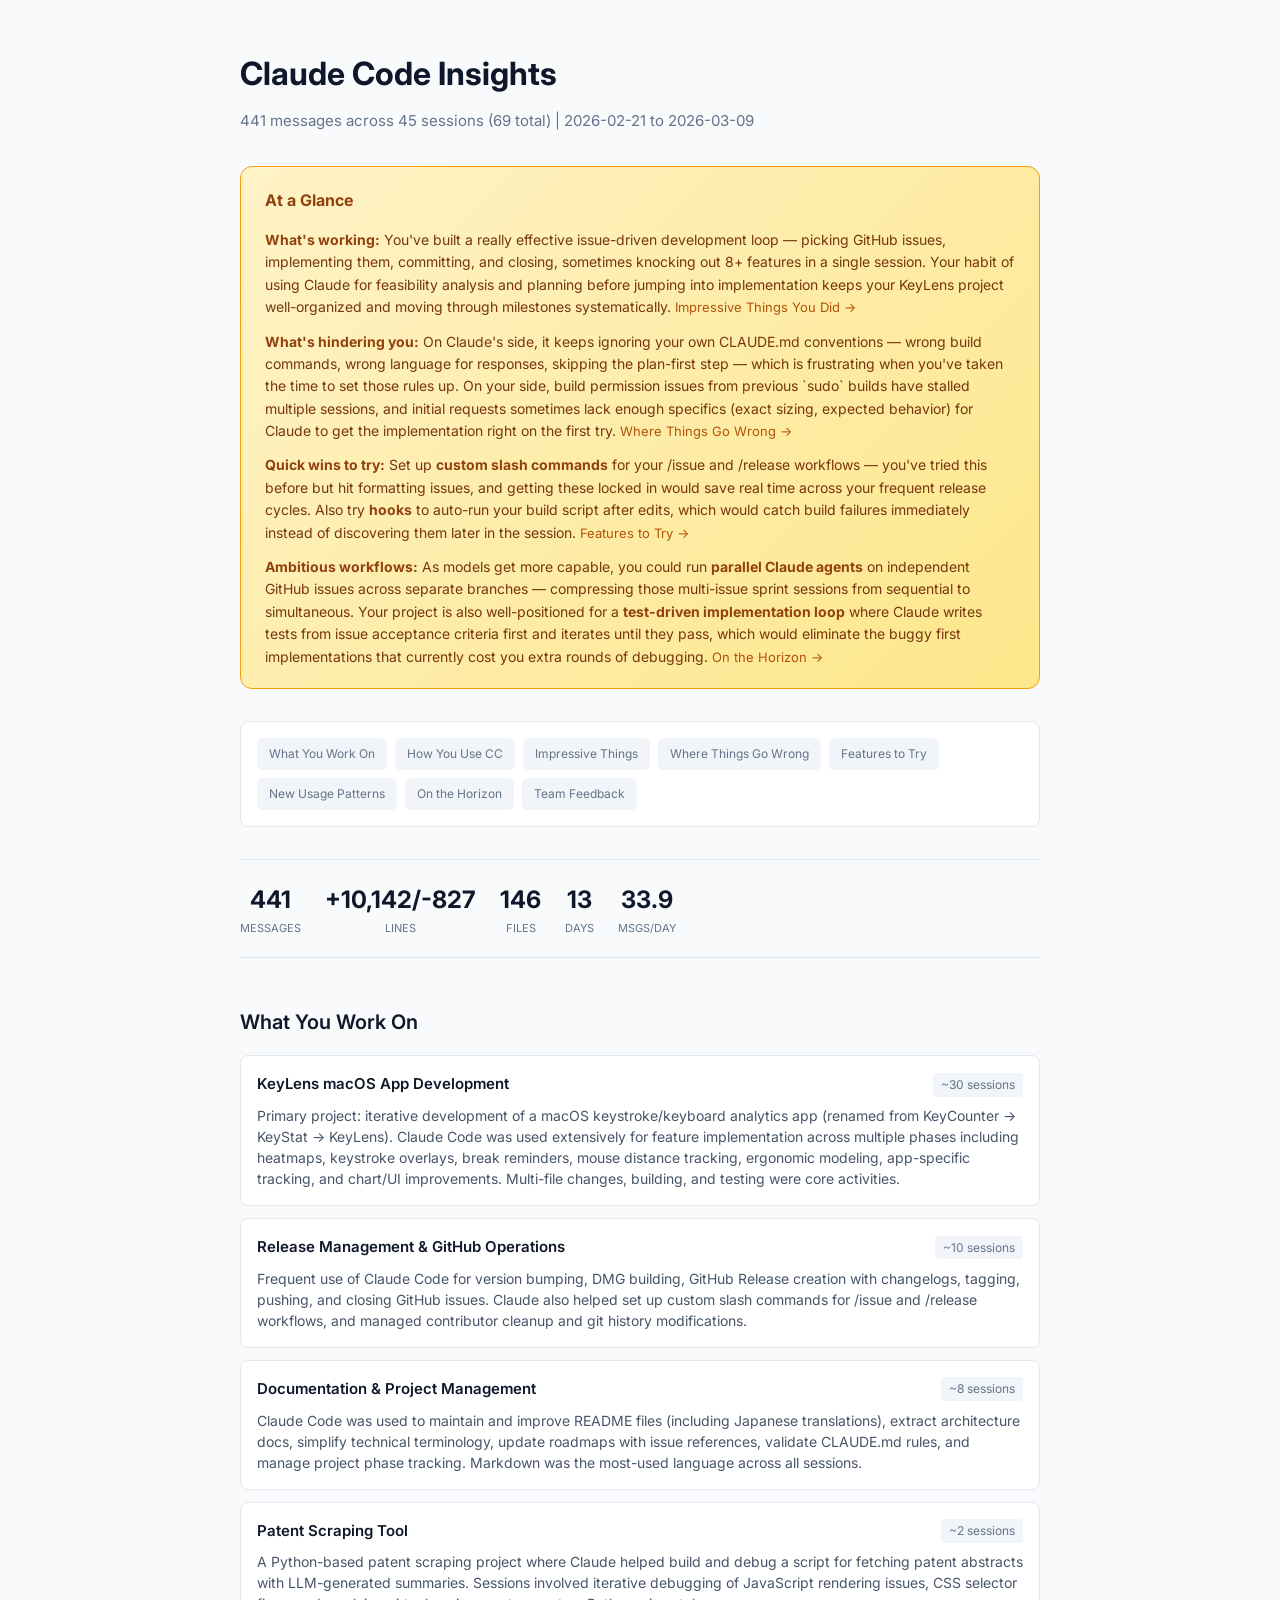
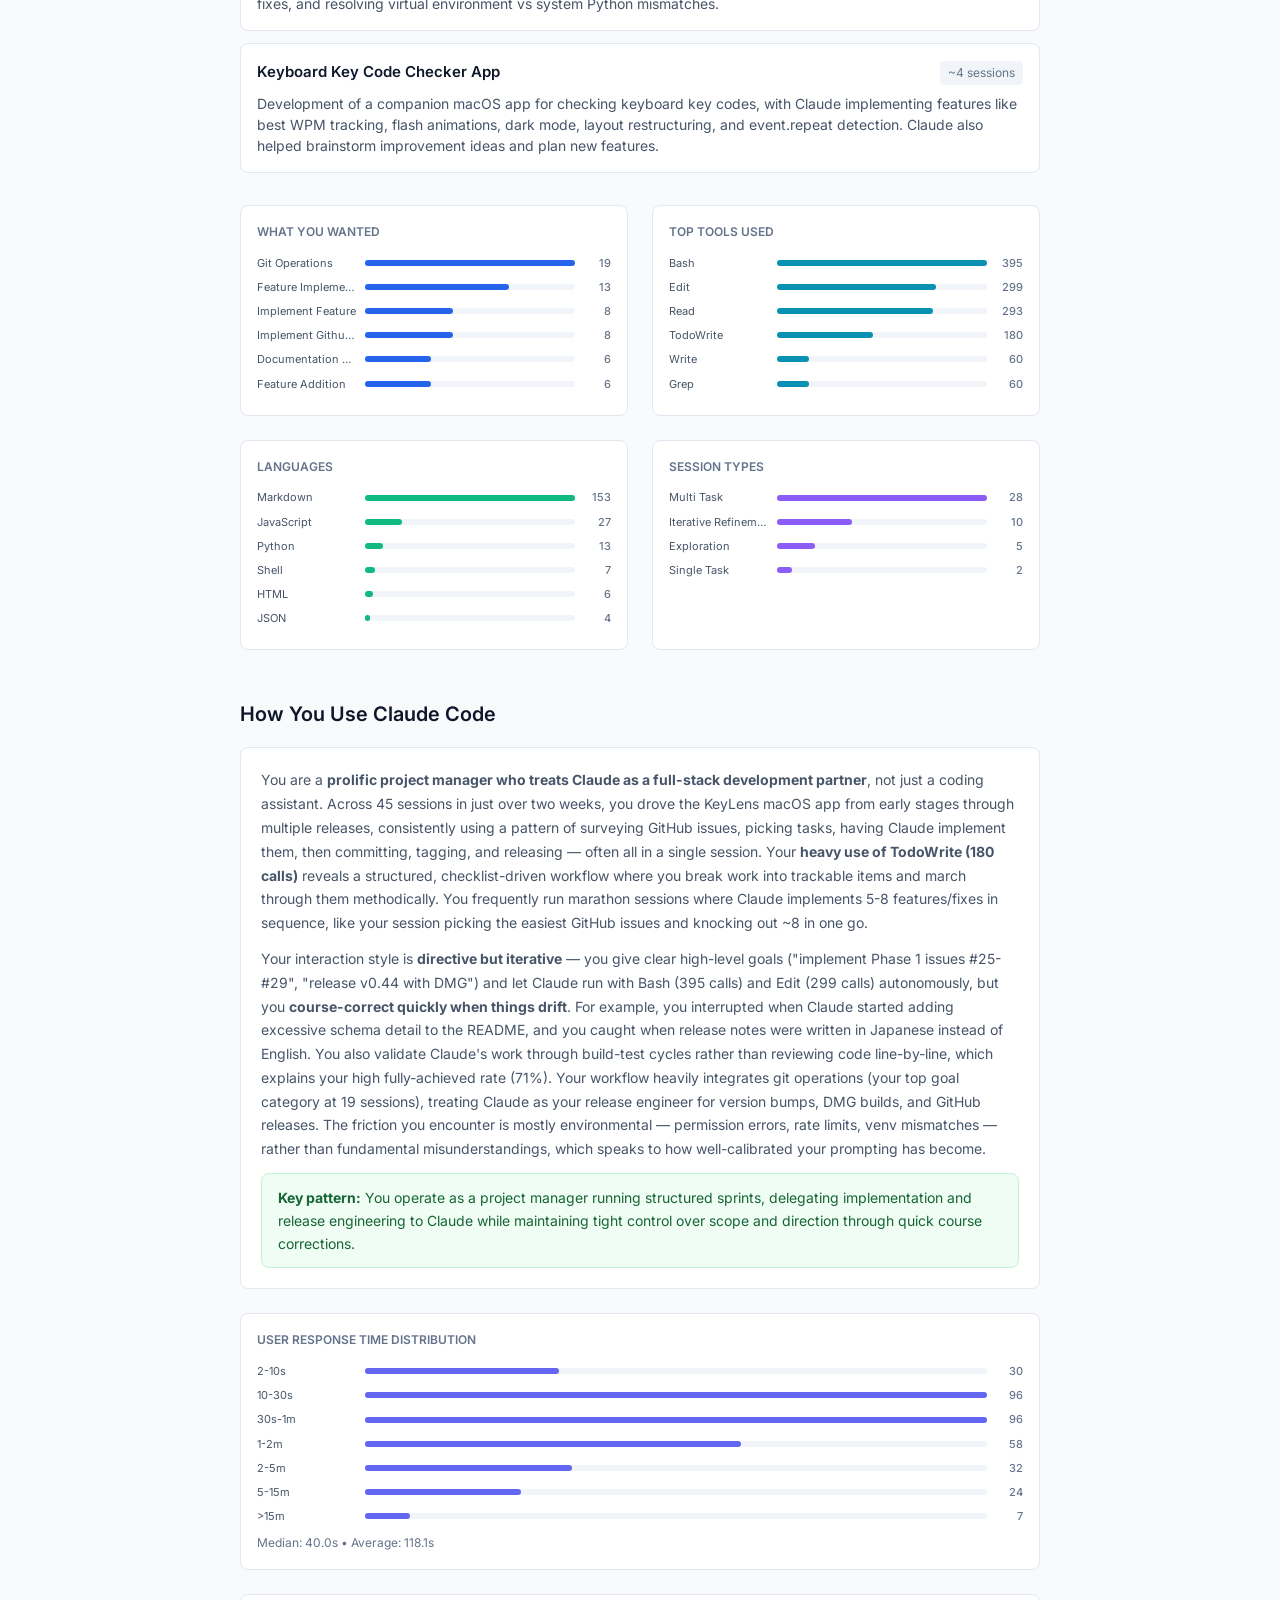
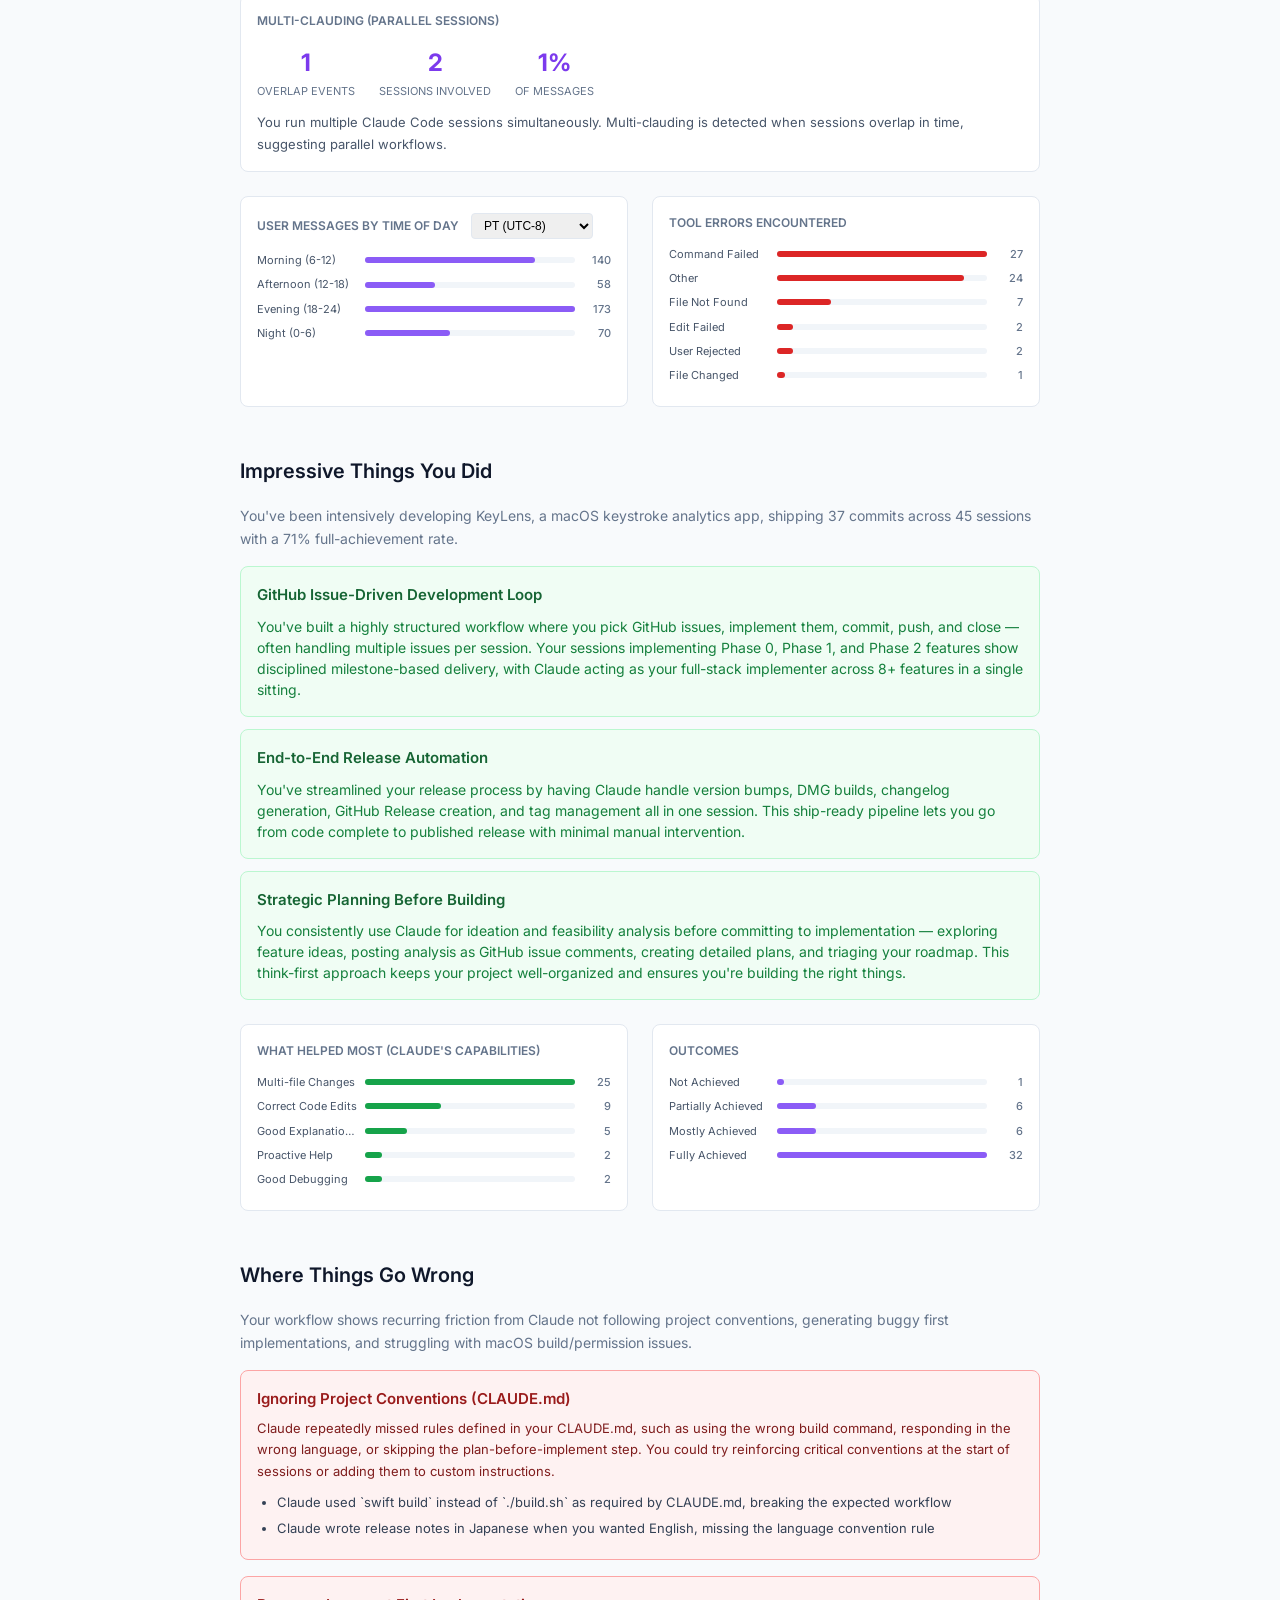
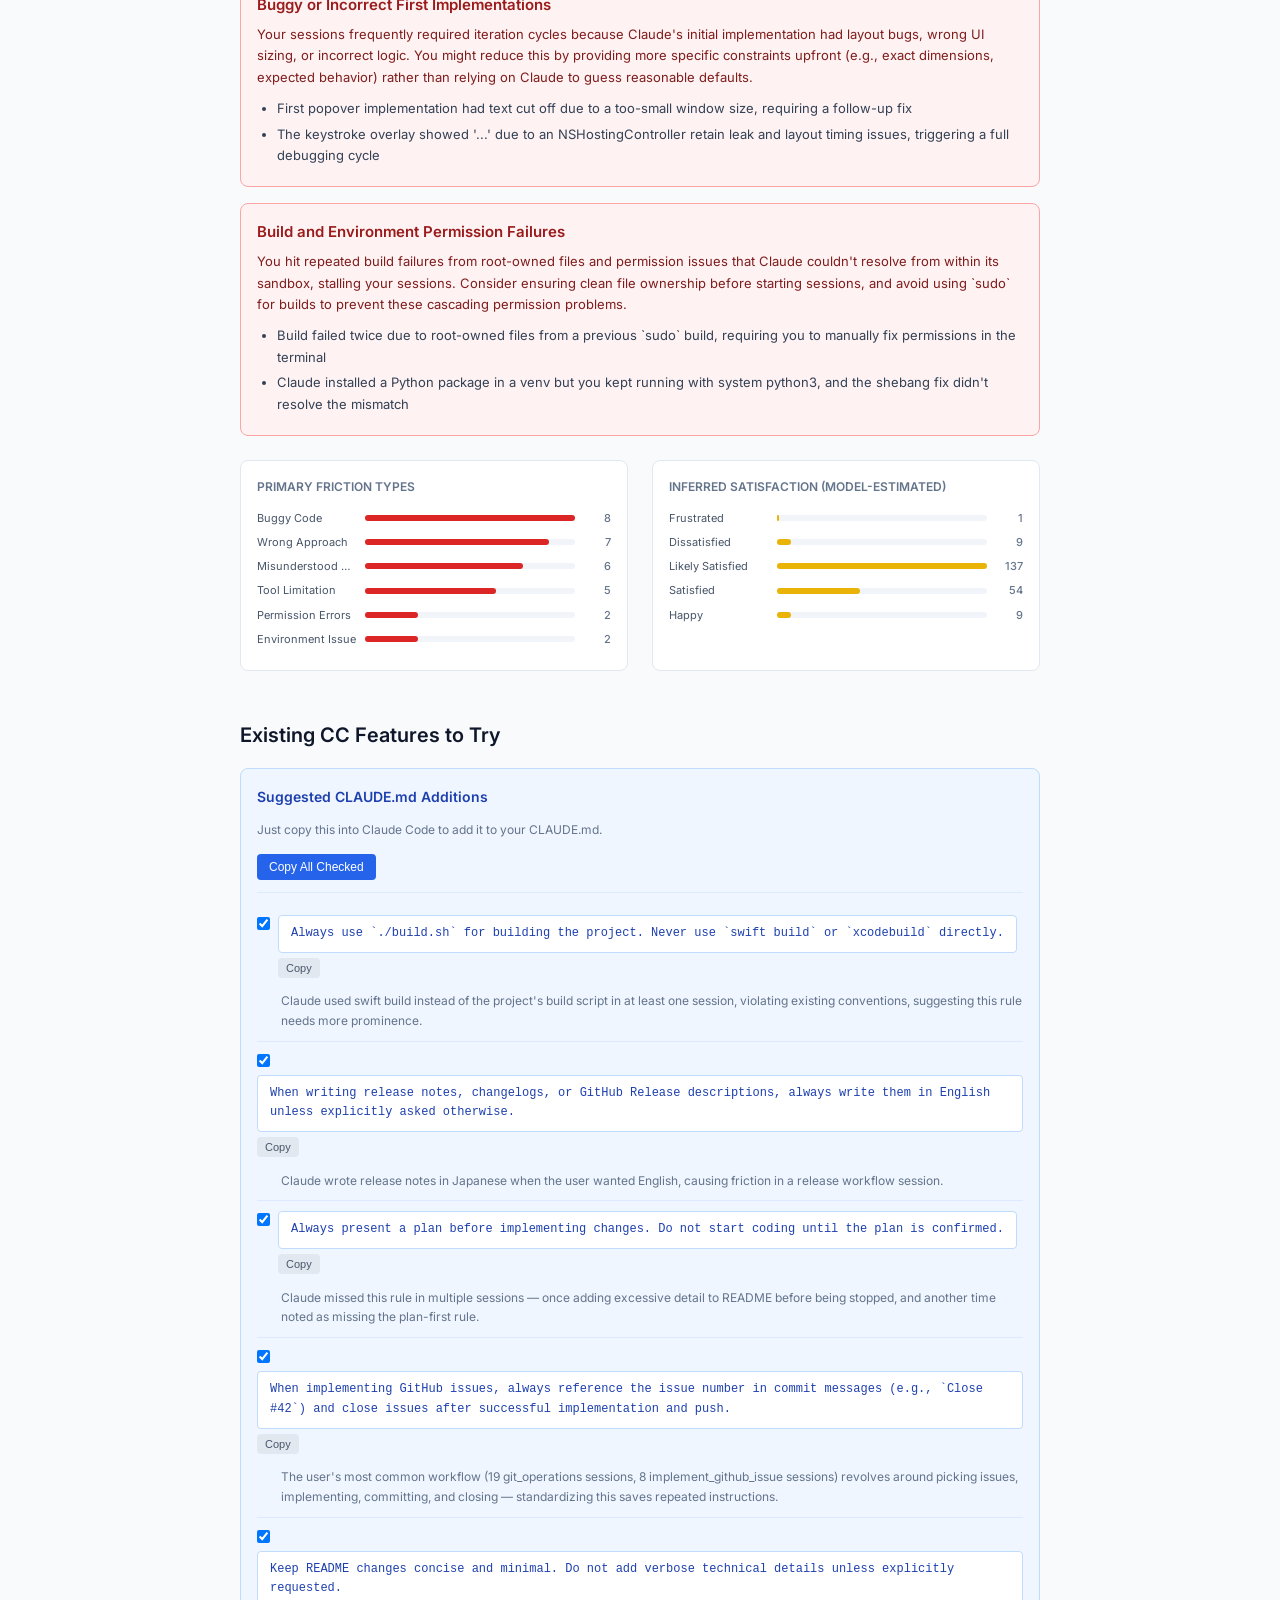
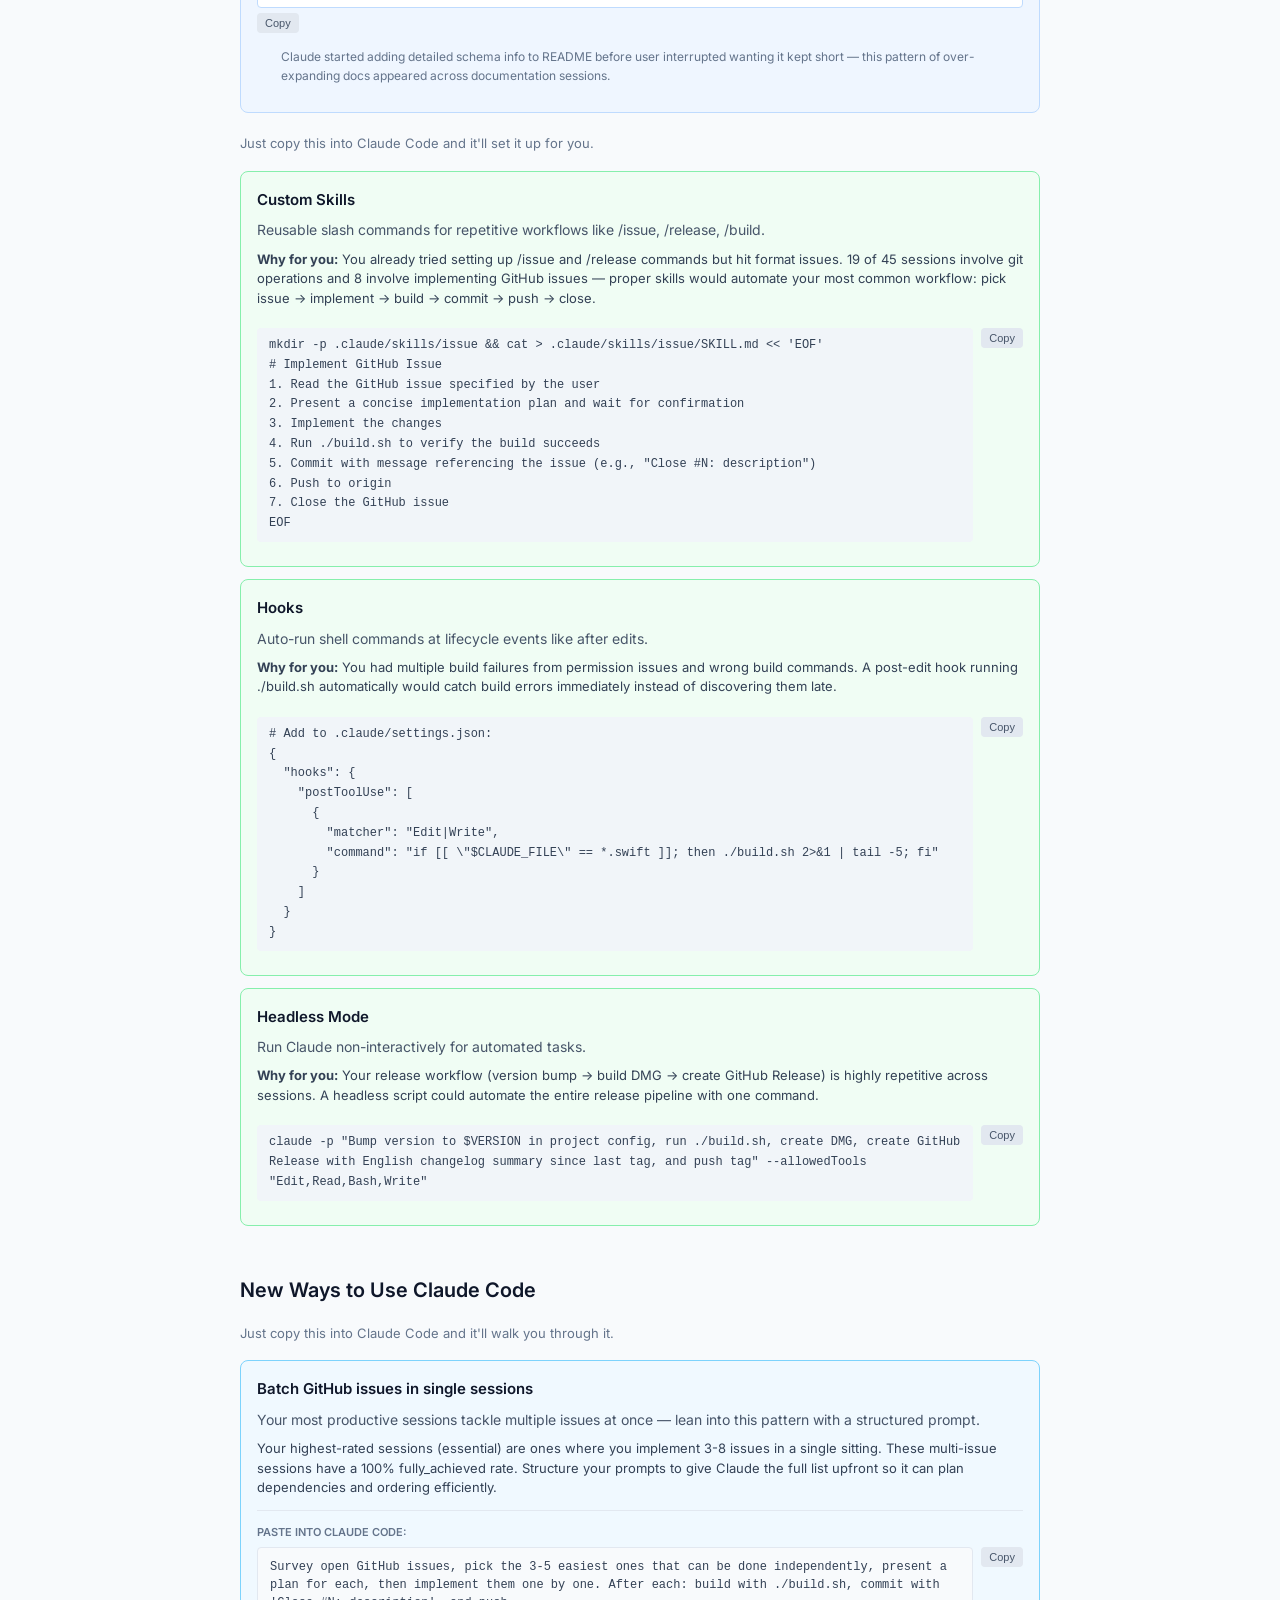
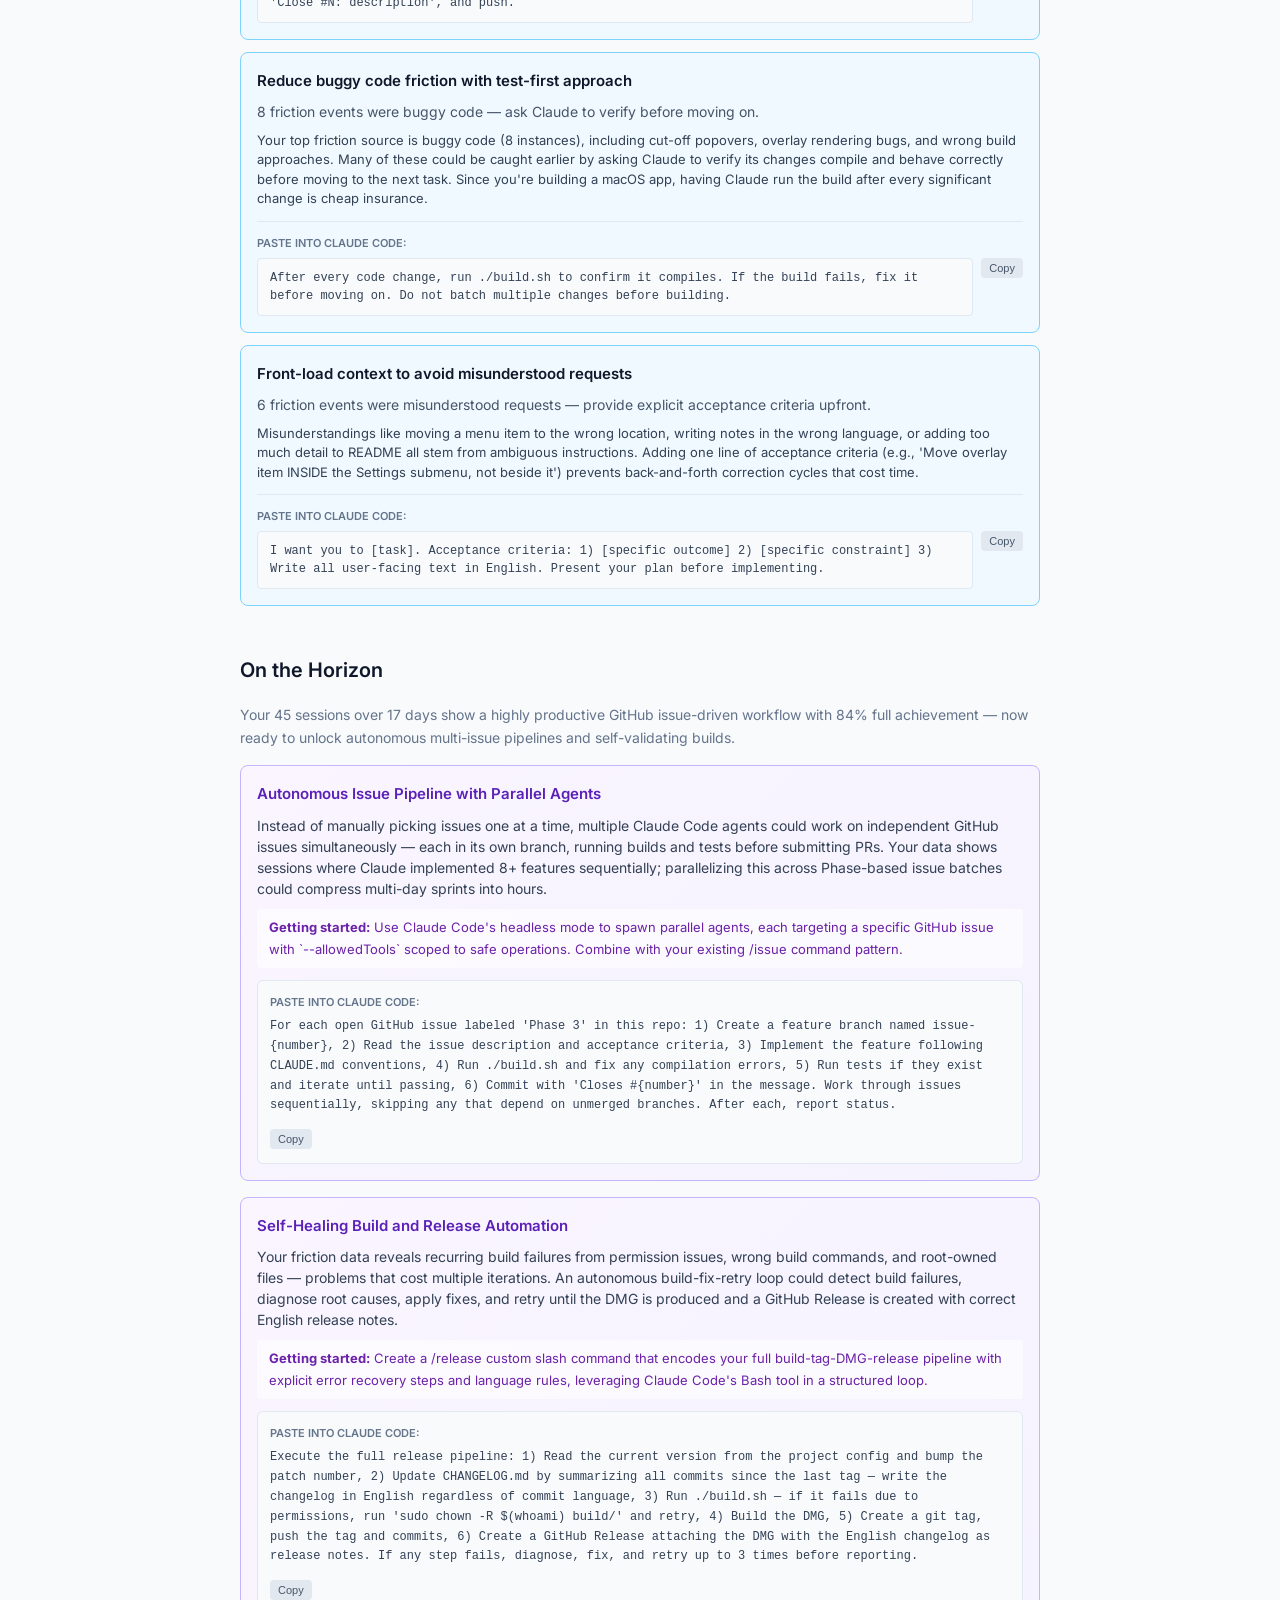
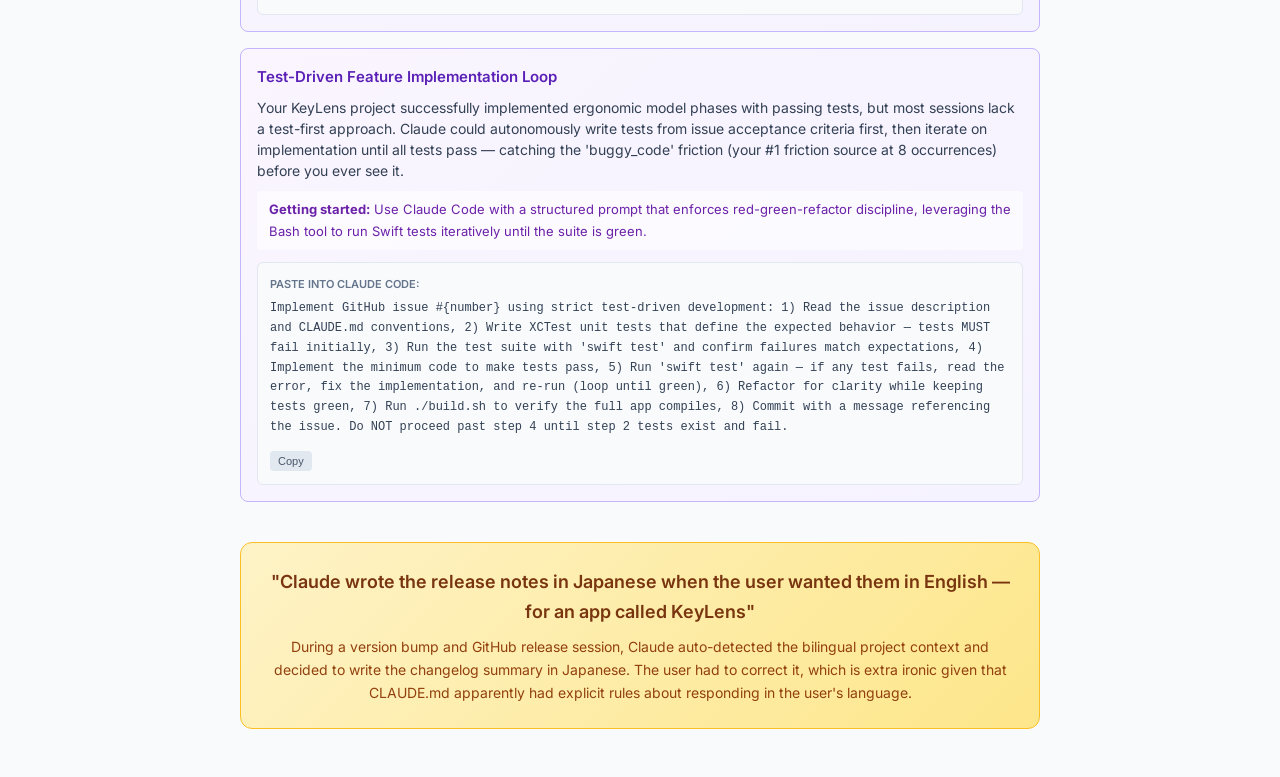
==== docs/report.html @ ab4c1586 "chore: add Package.resolved, mouse data check script, and insights report" ====
<!DOCTYPE html>
<html>
<head>
  <meta charset="utf-8">
  <title>Claude Code Insights</title>
  <link href="https://fonts.googleapis.com/css2?family=Inter:wght@400;500;600;700&display=swap" rel="stylesheet">
  <style>
    * { box-sizing: border-box; margin: 0; padding: 0; }
    body { font-family: 'Inter', -apple-system, BlinkMacSystemFont, sans-serif; background: #f8fafc; color: #334155; line-height: 1.65; padding: 48px 24px; }
    .container { max-width: 800px; margin: 0 auto; }
    h1 { font-size: 32px; font-weight: 700; color: #0f172a; margin-bottom: 8px; }
    h2 { font-size: 20px; font-weight: 600; color: #0f172a; margin-top: 48px; margin-bottom: 16px; }
    .subtitle { color: #64748b; font-size: 15px; margin-bottom: 32px; }
    .nav-toc { display: flex; flex-wrap: wrap; gap: 8px; margin: 24px 0 32px 0; padding: 16px; background: white; border-radius: 8px; border: 1px solid #e2e8f0; }
    .nav-toc a { font-size: 12px; color: #64748b; text-decoration: none; padding: 6px 12px; border-radius: 6px; background: #f1f5f9; transition: all 0.15s; }
    .nav-toc a:hover { background: #e2e8f0; color: #334155; }
    .stats-row { display: flex; gap: 24px; margin-bottom: 40px; padding: 20px 0; border-top: 1px solid #e2e8f0; border-bottom: 1px solid #e2e8f0; flex-wrap: wrap; }
    .stat { text-align: center; }
    .stat-value { font-size: 24px; font-weight: 700; color: #0f172a; }
    .stat-label { font-size: 11px; color: #64748b; text-transform: uppercase; }
    .at-a-glance { background: linear-gradient(135deg, #fef3c7 0%, #fde68a 100%); border: 1px solid #f59e0b; border-radius: 12px; padding: 20px 24px; margin-bottom: 32px; }
    .glance-title { font-size: 16px; font-weight: 700; color: #92400e; margin-bottom: 16px; }
    .glance-sections { display: flex; flex-direction: column; gap: 12px; }
    .glance-section { font-size: 14px; color: #78350f; line-height: 1.6; }
    .glance-section strong { color: #92400e; }
    .see-more { color: #b45309; text-decoration: none; font-size: 13px; white-space: nowrap; }
    .see-more:hover { text-decoration: underline; }
    .project-areas { display: flex; flex-direction: column; gap: 12px; margin-bottom: 32px; }
    .project-area { background: white; border: 1px solid #e2e8f0; border-radius: 8px; padding: 16px; }
    .area-header { display: flex; justify-content: space-between; align-items: center; margin-bottom: 8px; }
    .area-name { font-weight: 600; font-size: 15px; color: #0f172a; }
    .area-count { font-size: 12px; color: #64748b; background: #f1f5f9; padding: 2px 8px; border-radius: 4px; }
    .area-desc { font-size: 14px; color: #475569; line-height: 1.5; }
    .narrative { background: white; border: 1px solid #e2e8f0; border-radius: 8px; padding: 20px; margin-bottom: 24px; }
    .narrative p { margin-bottom: 12px; font-size: 14px; color: #475569; line-height: 1.7; }
    .key-insight { background: #f0fdf4; border: 1px solid #bbf7d0; border-radius: 8px; padding: 12px 16px; margin-top: 12px; font-size: 14px; color: #166534; }
    .section-intro { font-size: 14px; color: #64748b; margin-bottom: 16px; }
    .big-wins { display: flex; flex-direction: column; gap: 12px; margin-bottom: 24px; }
    .big-win { background: #f0fdf4; border: 1px solid #bbf7d0; border-radius: 8px; padding: 16px; }
    .big-win-title { font-weight: 600; font-size: 15px; color: #166534; margin-bottom: 8px; }
    .big-win-desc { font-size: 14px; color: #15803d; line-height: 1.5; }
    .friction-categories { display: flex; flex-direction: column; gap: 16px; margin-bottom: 24px; }
    .friction-category { background: #fef2f2; border: 1px solid #fca5a5; border-radius: 8px; padding: 16px; }
    .friction-title { font-weight: 600; font-size: 15px; color: #991b1b; margin-bottom: 6px; }
    .friction-desc { font-size: 13px; color: #7f1d1d; margin-bottom: 10px; }
    .friction-examples { margin: 0 0 0 20px; font-size: 13px; color: #334155; }
    .friction-examples li { margin-bottom: 4px; }
    .claude-md-section { background: #eff6ff; border: 1px solid #bfdbfe; border-radius: 8px; padding: 16px; margin-bottom: 20px; }
    .claude-md-section h3 { font-size: 14px; font-weight: 600; color: #1e40af; margin: 0 0 12px 0; }
    .claude-md-actions { margin-bottom: 12px; padding-bottom: 12px; border-bottom: 1px solid #dbeafe; }
    .copy-all-btn { background: #2563eb; color: white; border: none; border-radius: 4px; padding: 6px 12px; font-size: 12px; cursor: pointer; font-weight: 500; transition: all 0.2s; }
    .copy-all-btn:hover { background: #1d4ed8; }
    .copy-all-btn.copied { background: #16a34a; }
    .claude-md-item { display: flex; flex-wrap: wrap; align-items: flex-start; gap: 8px; padding: 10px 0; border-bottom: 1px solid #dbeafe; }
    .claude-md-item:last-child { border-bottom: none; }
    .cmd-checkbox { margin-top: 2px; }
    .cmd-code { background: white; padding: 8px 12px; border-radius: 4px; font-size: 12px; color: #1e40af; border: 1px solid #bfdbfe; font-family: monospace; display: block; white-space: pre-wrap; word-break: break-word; flex: 1; }
    .cmd-why { font-size: 12px; color: #64748b; width: 100%; padding-left: 24px; margin-top: 4px; }
    .features-section, .patterns-section { display: flex; flex-direction: column; gap: 12px; margin: 16px 0; }
    .feature-card { background: #f0fdf4; border: 1px solid #86efac; border-radius: 8px; padding: 16px; }
    .pattern-card { background: #f0f9ff; border: 1px solid #7dd3fc; border-radius: 8px; padding: 16px; }
    .feature-title, .pattern-title { font-weight: 600; font-size: 15px; color: #0f172a; margin-bottom: 6px; }
    .feature-oneliner { font-size: 14px; color: #475569; margin-bottom: 8px; }
    .pattern-summary { font-size: 14px; color: #475569; margin-bottom: 8px; }
    .feature-why, .pattern-detail { font-size: 13px; color: #334155; line-height: 1.5; }
    .feature-examples { margin-top: 12px; }
    .feature-example { padding: 8px 0; border-top: 1px solid #d1fae5; }
    .feature-example:first-child { border-top: none; }
    .example-desc { font-size: 13px; color: #334155; margin-bottom: 6px; }
    .example-code-row { display: flex; align-items: flex-start; gap: 8px; }
    .example-code { flex: 1; background: #f1f5f9; padding: 8px 12px; border-radius: 4px; font-family: monospace; font-size: 12px; color: #334155; overflow-x: auto; white-space: pre-wrap; }
    .copyable-prompt-section { margin-top: 12px; padding-top: 12px; border-top: 1px solid #e2e8f0; }
    .copyable-prompt-row { display: flex; align-items: flex-start; gap: 8px; }
    .copyable-prompt { flex: 1; background: #f8fafc; padding: 10px 12px; border-radius: 4px; font-family: monospace; font-size: 12px; color: #334155; border: 1px solid #e2e8f0; white-space: pre-wrap; line-height: 1.5; }
    .feature-code { background: #f8fafc; padding: 12px; border-radius: 6px; margin-top: 12px; border: 1px solid #e2e8f0; display: flex; align-items: flex-start; gap: 8px; }
    .feature-code code { flex: 1; font-family: monospace; font-size: 12px; color: #334155; white-space: pre-wrap; }
    .pattern-prompt { background: #f8fafc; padding: 12px; border-radius: 6px; margin-top: 12px; border: 1px solid #e2e8f0; }
    .pattern-prompt code { font-family: monospace; font-size: 12px; color: #334155; display: block; white-space: pre-wrap; margin-bottom: 8px; }
    .prompt-label { font-size: 11px; font-weight: 600; text-transform: uppercase; color: #64748b; margin-bottom: 6px; }
    .copy-btn { background: #e2e8f0; border: none; border-radius: 4px; padding: 4px 8px; font-size: 11px; cursor: pointer; color: #475569; flex-shrink: 0; }
    .copy-btn:hover { background: #cbd5e1; }
    .charts-row { display: grid; grid-template-columns: 1fr 1fr; gap: 24px; margin: 24px 0; }
    .chart-card { background: white; border: 1px solid #e2e8f0; border-radius: 8px; padding: 16px; }
    .chart-title { font-size: 12px; font-weight: 600; color: #64748b; text-transform: uppercase; margin-bottom: 12px; }
    .bar-row { display: flex; align-items: center; margin-bottom: 6px; }
    .bar-label { width: 100px; font-size: 11px; color: #475569; flex-shrink: 0; overflow: hidden; text-overflow: ellipsis; white-space: nowrap; }
    .bar-track { flex: 1; height: 6px; background: #f1f5f9; border-radius: 3px; margin: 0 8px; }
    .bar-fill { height: 100%; border-radius: 3px; }
    .bar-value { width: 28px; font-size: 11px; font-weight: 500; color: #64748b; text-align: right; }
    .empty { color: #94a3b8; font-size: 13px; }
    .horizon-section { display: flex; flex-direction: column; gap: 16px; }
    .horizon-card { background: linear-gradient(135deg, #faf5ff 0%, #f5f3ff 100%); border: 1px solid #c4b5fd; border-radius: 8px; padding: 16px; }
    .horizon-title { font-weight: 600; font-size: 15px; color: #5b21b6; margin-bottom: 8px; }
    .horizon-possible { font-size: 14px; color: #334155; margin-bottom: 10px; line-height: 1.5; }
    .horizon-tip { font-size: 13px; color: #6b21a8; background: rgba(255,255,255,0.6); padding: 8px 12px; border-radius: 4px; }
    .feedback-header { margin-top: 48px; color: #64748b; font-size: 16px; }
    .feedback-intro { font-size: 13px; color: #94a3b8; margin-bottom: 16px; }
    .feedback-section { margin-top: 16px; }
    .feedback-section h3 { font-size: 14px; font-weight: 600; color: #475569; margin-bottom: 12px; }
    .feedback-card { background: white; border: 1px solid #e2e8f0; border-radius: 8px; padding: 16px; margin-bottom: 12px; }
    .feedback-card.team-card { background: #eff6ff; border-color: #bfdbfe; }
    .feedback-card.model-card { background: #faf5ff; border-color: #e9d5ff; }
    .feedback-title { font-weight: 600; font-size: 14px; color: #0f172a; margin-bottom: 6px; }
    .feedback-detail { font-size: 13px; color: #475569; line-height: 1.5; }
    .feedback-evidence { font-size: 12px; color: #64748b; margin-top: 8px; }
    .fun-ending { background: linear-gradient(135deg, #fef3c7 0%, #fde68a 100%); border: 1px solid #fbbf24; border-radius: 12px; padding: 24px; margin-top: 40px; text-align: center; }
    .fun-headline { font-size: 18px; font-weight: 600; color: #78350f; margin-bottom: 8px; }
    .fun-detail { font-size: 14px; color: #92400e; }
    .collapsible-section { margin-top: 16px; }
    .collapsible-header { display: flex; align-items: center; gap: 8px; cursor: pointer; padding: 12px 0; border-bottom: 1px solid #e2e8f0; }
    .collapsible-header h3 { margin: 0; font-size: 14px; font-weight: 600; color: #475569; }
    .collapsible-arrow { font-size: 12px; color: #94a3b8; transition: transform 0.2s; }
    .collapsible-content { display: none; padding-top: 16px; }
    .collapsible-content.open { display: block; }
    .collapsible-header.open .collapsible-arrow { transform: rotate(90deg); }
    @media (max-width: 640px) { .charts-row { grid-template-columns: 1fr; } .stats-row { justify-content: center; } }
  </style>
</head>
<body>
  <div class="container">
    <h1>Claude Code Insights</h1>
    <p class="subtitle">441 messages across 45 sessions (69 total) | 2026-02-21 to 2026-03-09</p>

    
    <div class="at-a-glance">
      <div class="glance-title">At a Glance</div>
      <div class="glance-sections">
        <div class="glance-section"><strong>What's working:</strong> You've built a really effective issue-driven development loop — picking GitHub issues, implementing them, committing, and closing, sometimes knocking out 8+ features in a single session. Your habit of using Claude for feasibility analysis and planning before jumping into implementation keeps your KeyLens project well-organized and moving through milestones systematically. <a href="#section-wins" class="see-more">Impressive Things You Did →</a></div>
        <div class="glance-section"><strong>What's hindering you:</strong> On Claude's side, it keeps ignoring your own CLAUDE.md conventions — wrong build commands, wrong language for responses, skipping the plan-first step — which is frustrating when you've taken the time to set those rules up. On your side, build permission issues from previous `sudo` builds have stalled multiple sessions, and initial requests sometimes lack enough specifics (exact sizing, expected behavior) for Claude to get the implementation right on the first try. <a href="#section-friction" class="see-more">Where Things Go Wrong →</a></div>
        <div class="glance-section"><strong>Quick wins to try:</strong> Set up <strong>custom slash commands</strong> for your /issue and /release workflows — you've tried this before but hit formatting issues, and getting these locked in would save real time across your frequent release cycles. Also try <strong>hooks</strong> to auto-run your build script after edits, which would catch build failures immediately instead of discovering them later in the session. <a href="#section-features" class="see-more">Features to Try →</a></div>
        <div class="glance-section"><strong>Ambitious workflows:</strong> As models get more capable, you could run <strong>parallel Claude agents</strong> on independent GitHub issues across separate branches — compressing those multi-issue sprint sessions from sequential to simultaneous. Your project is also well-positioned for a <strong>test-driven implementation loop</strong> where Claude writes tests from issue acceptance criteria first and iterates until they pass, which would eliminate the buggy first implementations that currently cost you extra rounds of debugging. <a href="#section-horizon" class="see-more">On the Horizon →</a></div>
      </div>
    </div>
    

    <nav class="nav-toc">
      <a href="#section-work">What You Work On</a>
      <a href="#section-usage">How You Use CC</a>
      <a href="#section-wins">Impressive Things</a>
      <a href="#section-friction">Where Things Go Wrong</a>
      <a href="#section-features">Features to Try</a>
      <a href="#section-patterns">New Usage Patterns</a>
      <a href="#section-horizon">On the Horizon</a>
      <a href="#section-feedback">Team Feedback</a>
    </nav>

    <div class="stats-row">
      <div class="stat"><div class="stat-value">441</div><div class="stat-label">Messages</div></div>
      <div class="stat"><div class="stat-value">+10,142/-827</div><div class="stat-label">Lines</div></div>
      <div class="stat"><div class="stat-value">146</div><div class="stat-label">Files</div></div>
      <div class="stat"><div class="stat-value">13</div><div class="stat-label">Days</div></div>
      <div class="stat"><div class="stat-value">33.9</div><div class="stat-label">Msgs/Day</div></div>
    </div>

    
    <h2 id="section-work">What You Work On</h2>
    <div class="project-areas">
      
        <div class="project-area">
          <div class="area-header">
            <span class="area-name">KeyLens macOS App Development</span>
            <span class="area-count">~30 sessions</span>
          </div>
          <div class="area-desc">Primary project: iterative development of a macOS keystroke/keyboard analytics app (renamed from KeyCounter → KeyStat → KeyLens). Claude Code was used extensively for feature implementation across multiple phases including heatmaps, keystroke overlays, break reminders, mouse distance tracking, ergonomic modeling, app-specific tracking, and chart/UI improvements. Multi-file changes, building, and testing were core activities.</div>
        </div>
      
        <div class="project-area">
          <div class="area-header">
            <span class="area-name">Release Management &amp; GitHub Operations</span>
            <span class="area-count">~10 sessions</span>
          </div>
          <div class="area-desc">Frequent use of Claude Code for version bumping, DMG building, GitHub Release creation with changelogs, tagging, pushing, and closing GitHub issues. Claude also helped set up custom slash commands for /issue and /release workflows, and managed contributor cleanup and git history modifications.</div>
        </div>
      
        <div class="project-area">
          <div class="area-header">
            <span class="area-name">Documentation &amp; Project Management</span>
            <span class="area-count">~8 sessions</span>
          </div>
          <div class="area-desc">Claude Code was used to maintain and improve README files (including Japanese translations), extract architecture docs, simplify technical terminology, update roadmaps with issue references, validate CLAUDE.md rules, and manage project phase tracking. Markdown was the most-used language across all sessions.</div>
        </div>
      
        <div class="project-area">
          <div class="area-header">
            <span class="area-name">Patent Scraping Tool</span>
            <span class="area-count">~2 sessions</span>
          </div>
          <div class="area-desc">A Python-based patent scraping project where Claude helped build and debug a script for fetching patent abstracts with LLM-generated summaries. Sessions involved iterative debugging of JavaScript rendering issues, CSS selector fixes, and resolving virtual environment vs system Python mismatches.</div>
        </div>
      
        <div class="project-area">
          <div class="area-header">
            <span class="area-name">Keyboard Key Code Checker App</span>
            <span class="area-count">~4 sessions</span>
          </div>
          <div class="area-desc">Development of a companion macOS app for checking keyboard key codes, with Claude implementing features like best WPM tracking, flash animations, dark mode, layout restructuring, and event.repeat detection. Claude also helped brainstorm improvement ideas and plan new features.</div>
        </div>
      
    </div>
    

    <div class="charts-row">
      <div class="chart-card">
        <div class="chart-title">What You Wanted</div>
        <div class="bar-row">
        <div class="bar-label">Git Operations</div>
        <div class="bar-track"><div class="bar-fill" style="width:100%;background:#2563eb"></div></div>
        <div class="bar-value">19</div>
      </div>
<div class="bar-row">
        <div class="bar-label">Feature Implementation</div>
        <div class="bar-track"><div class="bar-fill" style="width:68.42105263157895%;background:#2563eb"></div></div>
        <div class="bar-value">13</div>
      </div>
<div class="bar-row">
        <div class="bar-label">Implement Feature</div>
        <div class="bar-track"><div class="bar-fill" style="width:42.10526315789473%;background:#2563eb"></div></div>
        <div class="bar-value">8</div>
      </div>
<div class="bar-row">
        <div class="bar-label">Implement Github Issue</div>
        <div class="bar-track"><div class="bar-fill" style="width:42.10526315789473%;background:#2563eb"></div></div>
        <div class="bar-value">8</div>
      </div>
<div class="bar-row">
        <div class="bar-label">Documentation Update</div>
        <div class="bar-track"><div class="bar-fill" style="width:31.57894736842105%;background:#2563eb"></div></div>
        <div class="bar-value">6</div>
      </div>
<div class="bar-row">
        <div class="bar-label">Feature Addition</div>
        <div class="bar-track"><div class="bar-fill" style="width:31.57894736842105%;background:#2563eb"></div></div>
        <div class="bar-value">6</div>
      </div>
      </div>
      <div class="chart-card">
        <div class="chart-title">Top Tools Used</div>
        <div class="bar-row">
        <div class="bar-label">Bash</div>
        <div class="bar-track"><div class="bar-fill" style="width:100%;background:#0891b2"></div></div>
        <div class="bar-value">395</div>
      </div>
<div class="bar-row">
        <div class="bar-label">Edit</div>
        <div class="bar-track"><div class="bar-fill" style="width:75.69620253164557%;background:#0891b2"></div></div>
        <div class="bar-value">299</div>
      </div>
<div class="bar-row">
        <div class="bar-label">Read</div>
        <div class="bar-track"><div class="bar-fill" style="width:74.17721518987341%;background:#0891b2"></div></div>
        <div class="bar-value">293</div>
      </div>
<div class="bar-row">
        <div class="bar-label">TodoWrite</div>
        <div class="bar-track"><div class="bar-fill" style="width:45.56962025316456%;background:#0891b2"></div></div>
        <div class="bar-value">180</div>
      </div>
<div class="bar-row">
        <div class="bar-label">Write</div>
        <div class="bar-track"><div class="bar-fill" style="width:15.18987341772152%;background:#0891b2"></div></div>
        <div class="bar-value">60</div>
      </div>
<div class="bar-row">
        <div class="bar-label">Grep</div>
        <div class="bar-track"><div class="bar-fill" style="width:15.18987341772152%;background:#0891b2"></div></div>
        <div class="bar-value">60</div>
      </div>
      </div>
    </div>

    <div class="charts-row">
      <div class="chart-card">
        <div class="chart-title">Languages</div>
        <div class="bar-row">
        <div class="bar-label">Markdown</div>
        <div class="bar-track"><div class="bar-fill" style="width:100%;background:#10b981"></div></div>
        <div class="bar-value">153</div>
      </div>
<div class="bar-row">
        <div class="bar-label">JavaScript</div>
        <div class="bar-track"><div class="bar-fill" style="width:17.647058823529413%;background:#10b981"></div></div>
        <div class="bar-value">27</div>
      </div>
<div class="bar-row">
        <div class="bar-label">Python</div>
        <div class="bar-track"><div class="bar-fill" style="width:8.49673202614379%;background:#10b981"></div></div>
        <div class="bar-value">13</div>
      </div>
<div class="bar-row">
        <div class="bar-label">Shell</div>
        <div class="bar-track"><div class="bar-fill" style="width:4.57516339869281%;background:#10b981"></div></div>
        <div class="bar-value">7</div>
      </div>
<div class="bar-row">
        <div class="bar-label">HTML</div>
        <div class="bar-track"><div class="bar-fill" style="width:3.9215686274509802%;background:#10b981"></div></div>
        <div class="bar-value">6</div>
      </div>
<div class="bar-row">
        <div class="bar-label">JSON</div>
        <div class="bar-track"><div class="bar-fill" style="width:2.6143790849673203%;background:#10b981"></div></div>
        <div class="bar-value">4</div>
      </div>
      </div>
      <div class="chart-card">
        <div class="chart-title">Session Types</div>
        <div class="bar-row">
        <div class="bar-label">Multi Task</div>
        <div class="bar-track"><div class="bar-fill" style="width:100%;background:#8b5cf6"></div></div>
        <div class="bar-value">28</div>
      </div>
<div class="bar-row">
        <div class="bar-label">Iterative Refinement</div>
        <div class="bar-track"><div class="bar-fill" style="width:35.714285714285715%;background:#8b5cf6"></div></div>
        <div class="bar-value">10</div>
      </div>
<div class="bar-row">
        <div class="bar-label">Exploration</div>
        <div class="bar-track"><div class="bar-fill" style="width:17.857142857142858%;background:#8b5cf6"></div></div>
        <div class="bar-value">5</div>
      </div>
<div class="bar-row">
        <div class="bar-label">Single Task</div>
        <div class="bar-track"><div class="bar-fill" style="width:7.142857142857142%;background:#8b5cf6"></div></div>
        <div class="bar-value">2</div>
      </div>
      </div>
    </div>

    
    <h2 id="section-usage">How You Use Claude Code</h2>
    <div class="narrative">
      <p>You are a <strong>prolific project manager who treats Claude as a full-stack development partner</strong>, not just a coding assistant. Across 45 sessions in just over two weeks, you drove the KeyLens macOS app from early stages through multiple releases, consistently using a pattern of surveying GitHub issues, picking tasks, having Claude implement them, then committing, tagging, and releasing — often all in a single session. Your <strong>heavy use of TodoWrite (180 calls)</strong> reveals a structured, checklist-driven workflow where you break work into trackable items and march through them methodically. You frequently run marathon sessions where Claude implements 5-8 features/fixes in sequence, like your session picking the easiest GitHub issues and knocking out ~8 in one go.</p>
<p>Your interaction style is <strong>directive but iterative</strong> — you give clear high-level goals (&quot;implement Phase 1 issues #25-#29&quot;, &quot;release v0.44 with DMG&quot;) and let Claude run with Bash (395 calls) and Edit (299 calls) autonomously, but you <strong>course-correct quickly when things drift</strong>. For example, you interrupted when Claude started adding excessive schema detail to the README, and you caught when release notes were written in Japanese instead of English. You also validate Claude's work through build-test cycles rather than reviewing code line-by-line, which explains your high fully-achieved rate (71%). Your workflow heavily integrates git operations (your top goal category at 19 sessions), treating Claude as your release engineer for version bumps, DMG builds, and GitHub releases. The friction you encounter is mostly environmental — permission errors, rate limits, venv mismatches — rather than fundamental misunderstandings, which speaks to how well-calibrated your prompting has become.</p>
      <div class="key-insight"><strong>Key pattern:</strong> You operate as a project manager running structured sprints, delegating implementation and release engineering to Claude while maintaining tight control over scope and direction through quick course corrections.</div>
    </div>
    

    <!-- Response Time Distribution -->
    <div class="chart-card" style="margin: 24px 0;">
      <div class="chart-title">User Response Time Distribution</div>
      <div class="bar-row">
        <div class="bar-label">2-10s</div>
        <div class="bar-track"><div class="bar-fill" style="width:31.25%;background:#6366f1"></div></div>
        <div class="bar-value">30</div>
      </div>
<div class="bar-row">
        <div class="bar-label">10-30s</div>
        <div class="bar-track"><div class="bar-fill" style="width:100%;background:#6366f1"></div></div>
        <div class="bar-value">96</div>
      </div>
<div class="bar-row">
        <div class="bar-label">30s-1m</div>
        <div class="bar-track"><div class="bar-fill" style="width:100%;background:#6366f1"></div></div>
        <div class="bar-value">96</div>
      </div>
<div class="bar-row">
        <div class="bar-label">1-2m</div>
        <div class="bar-track"><div class="bar-fill" style="width:60.416666666666664%;background:#6366f1"></div></div>
        <div class="bar-value">58</div>
      </div>
<div class="bar-row">
        <div class="bar-label">2-5m</div>
        <div class="bar-track"><div class="bar-fill" style="width:33.33333333333333%;background:#6366f1"></div></div>
        <div class="bar-value">32</div>
      </div>
<div class="bar-row">
        <div class="bar-label">5-15m</div>
        <div class="bar-track"><div class="bar-fill" style="width:25%;background:#6366f1"></div></div>
        <div class="bar-value">24</div>
      </div>
<div class="bar-row">
        <div class="bar-label">>15m</div>
        <div class="bar-track"><div class="bar-fill" style="width:7.291666666666667%;background:#6366f1"></div></div>
        <div class="bar-value">7</div>
      </div>
      <div style="font-size: 12px; color: #64748b; margin-top: 8px;">
        Median: 40.0s &bull; Average: 118.1s
      </div>
    </div>

    <!-- Multi-clauding Section (matching Python reference) -->
    <div class="chart-card" style="margin: 24px 0;">
      <div class="chart-title">Multi-Clauding (Parallel Sessions)</div>
      
        <div style="display: flex; gap: 24px; margin: 12px 0;">
          <div style="text-align: center;">
            <div style="font-size: 24px; font-weight: 700; color: #7c3aed;">1</div>
            <div style="font-size: 11px; color: #64748b; text-transform: uppercase;">Overlap Events</div>
          </div>
          <div style="text-align: center;">
            <div style="font-size: 24px; font-weight: 700; color: #7c3aed;">2</div>
            <div style="font-size: 11px; color: #64748b; text-transform: uppercase;">Sessions Involved</div>
          </div>
          <div style="text-align: center;">
            <div style="font-size: 24px; font-weight: 700; color: #7c3aed;">1%</div>
            <div style="font-size: 11px; color: #64748b; text-transform: uppercase;">Of Messages</div>
          </div>
        </div>
        <p style="font-size: 13px; color: #475569; margin-top: 12px;">
          You run multiple Claude Code sessions simultaneously. Multi-clauding is detected when sessions
          overlap in time, suggesting parallel workflows.
        </p>
      
    </div>

    <!-- Time of Day & Tool Errors -->
    <div class="charts-row">
      <div class="chart-card">
        <div class="chart-title" style="display: flex; align-items: center; gap: 12px;">
          User Messages by Time of Day
          <select id="timezone-select" style="font-size: 12px; padding: 4px 8px; border-radius: 4px; border: 1px solid #e2e8f0;">
            <option value="0">PT (UTC-8)</option>
            <option value="3">ET (UTC-5)</option>
            <option value="8">London (UTC)</option>
            <option value="9">CET (UTC+1)</option>
            <option value="17">Tokyo (UTC+9)</option>
            <option value="custom">Custom offset...</option>
          </select>
          <input type="number" id="custom-offset" placeholder="UTC offset" style="display: none; width: 80px; font-size: 12px; padding: 4px; border-radius: 4px; border: 1px solid #e2e8f0;">
        </div>
        <div id="hour-histogram">
      <div class="bar-row">
        <div class="bar-label">Morning (6-12)</div>
        <div class="bar-track"><div class="bar-fill" style="width:80.92485549132948%;background:#8b5cf6"></div></div>
        <div class="bar-value">140</div>
      </div>

      <div class="bar-row">
        <div class="bar-label">Afternoon (12-18)</div>
        <div class="bar-track"><div class="bar-fill" style="width:33.52601156069364%;background:#8b5cf6"></div></div>
        <div class="bar-value">58</div>
      </div>

      <div class="bar-row">
        <div class="bar-label">Evening (18-24)</div>
        <div class="bar-track"><div class="bar-fill" style="width:100%;background:#8b5cf6"></div></div>
        <div class="bar-value">173</div>
      </div>

      <div class="bar-row">
        <div class="bar-label">Night (0-6)</div>
        <div class="bar-track"><div class="bar-fill" style="width:40.46242774566474%;background:#8b5cf6"></div></div>
        <div class="bar-value">70</div>
      </div></div>
      </div>
      <div class="chart-card">
        <div class="chart-title">Tool Errors Encountered</div>
        <div class="bar-row">
        <div class="bar-label">Command Failed</div>
        <div class="bar-track"><div class="bar-fill" style="width:100%;background:#dc2626"></div></div>
        <div class="bar-value">27</div>
      </div>
<div class="bar-row">
        <div class="bar-label">Other</div>
        <div class="bar-track"><div class="bar-fill" style="width:88.88888888888889%;background:#dc2626"></div></div>
        <div class="bar-value">24</div>
      </div>
<div class="bar-row">
        <div class="bar-label">File Not Found</div>
        <div class="bar-track"><div class="bar-fill" style="width:25.925925925925924%;background:#dc2626"></div></div>
        <div class="bar-value">7</div>
      </div>
<div class="bar-row">
        <div class="bar-label">Edit Failed</div>
        <div class="bar-track"><div class="bar-fill" style="width:7.4074074074074066%;background:#dc2626"></div></div>
        <div class="bar-value">2</div>
      </div>
<div class="bar-row">
        <div class="bar-label">User Rejected</div>
        <div class="bar-track"><div class="bar-fill" style="width:7.4074074074074066%;background:#dc2626"></div></div>
        <div class="bar-value">2</div>
      </div>
<div class="bar-row">
        <div class="bar-label">File Changed</div>
        <div class="bar-track"><div class="bar-fill" style="width:3.7037037037037033%;background:#dc2626"></div></div>
        <div class="bar-value">1</div>
      </div>
      </div>
    </div>

    
    <h2 id="section-wins">Impressive Things You Did</h2>
    <p class="section-intro">You've been intensively developing KeyLens, a macOS keystroke analytics app, shipping 37 commits across 45 sessions with a 71% full-achievement rate.</p>
    <div class="big-wins">
      
        <div class="big-win">
          <div class="big-win-title">GitHub Issue-Driven Development Loop</div>
          <div class="big-win-desc">You've built a highly structured workflow where you pick GitHub issues, implement them, commit, push, and close — often handling multiple issues per session. Your sessions implementing Phase 0, Phase 1, and Phase 2 features show disciplined milestone-based delivery, with Claude acting as your full-stack implementer across 8+ features in a single sitting.</div>
        </div>
      
        <div class="big-win">
          <div class="big-win-title">End-to-End Release Automation</div>
          <div class="big-win-desc">You've streamlined your release process by having Claude handle version bumps, DMG builds, changelog generation, GitHub Release creation, and tag management all in one session. This ship-ready pipeline lets you go from code complete to published release with minimal manual intervention.</div>
        </div>
      
        <div class="big-win">
          <div class="big-win-title">Strategic Planning Before Building</div>
          <div class="big-win-desc">You consistently use Claude for ideation and feasibility analysis before committing to implementation — exploring feature ideas, posting analysis as GitHub issue comments, creating detailed plans, and triaging your roadmap. This think-first approach keeps your project well-organized and ensures you're building the right things.</div>
        </div>
      
    </div>
    

    <div class="charts-row">
      <div class="chart-card">
        <div class="chart-title">What Helped Most (Claude's Capabilities)</div>
        <div class="bar-row">
        <div class="bar-label">Multi-file Changes</div>
        <div class="bar-track"><div class="bar-fill" style="width:100%;background:#16a34a"></div></div>
        <div class="bar-value">25</div>
      </div>
<div class="bar-row">
        <div class="bar-label">Correct Code Edits</div>
        <div class="bar-track"><div class="bar-fill" style="width:36%;background:#16a34a"></div></div>
        <div class="bar-value">9</div>
      </div>
<div class="bar-row">
        <div class="bar-label">Good Explanations</div>
        <div class="bar-track"><div class="bar-fill" style="width:20%;background:#16a34a"></div></div>
        <div class="bar-value">5</div>
      </div>
<div class="bar-row">
        <div class="bar-label">Proactive Help</div>
        <div class="bar-track"><div class="bar-fill" style="width:8%;background:#16a34a"></div></div>
        <div class="bar-value">2</div>
      </div>
<div class="bar-row">
        <div class="bar-label">Good Debugging</div>
        <div class="bar-track"><div class="bar-fill" style="width:8%;background:#16a34a"></div></div>
        <div class="bar-value">2</div>
      </div>
      </div>
      <div class="chart-card">
        <div class="chart-title">Outcomes</div>
        <div class="bar-row">
        <div class="bar-label">Not Achieved</div>
        <div class="bar-track"><div class="bar-fill" style="width:3.125%;background:#8b5cf6"></div></div>
        <div class="bar-value">1</div>
      </div>
<div class="bar-row">
        <div class="bar-label">Partially Achieved</div>
        <div class="bar-track"><div class="bar-fill" style="width:18.75%;background:#8b5cf6"></div></div>
        <div class="bar-value">6</div>
      </div>
<div class="bar-row">
        <div class="bar-label">Mostly Achieved</div>
        <div class="bar-track"><div class="bar-fill" style="width:18.75%;background:#8b5cf6"></div></div>
        <div class="bar-value">6</div>
      </div>
<div class="bar-row">
        <div class="bar-label">Fully Achieved</div>
        <div class="bar-track"><div class="bar-fill" style="width:100%;background:#8b5cf6"></div></div>
        <div class="bar-value">32</div>
      </div>
      </div>
    </div>

    
    <h2 id="section-friction">Where Things Go Wrong</h2>
    <p class="section-intro">Your workflow shows recurring friction from Claude not following project conventions, generating buggy first implementations, and struggling with macOS build/permission issues.</p>
    <div class="friction-categories">
      
        <div class="friction-category">
          <div class="friction-title">Ignoring Project Conventions (CLAUDE.md)</div>
          <div class="friction-desc">Claude repeatedly missed rules defined in your CLAUDE.md, such as using the wrong build command, responding in the wrong language, or skipping the plan-before-implement step. You could try reinforcing critical conventions at the start of sessions or adding them to custom instructions.</div>
          <ul class="friction-examples"><li>Claude used `swift build` instead of `./build.sh` as required by CLAUDE.md, breaking the expected workflow</li><li>Claude wrote release notes in Japanese when you wanted English, missing the language convention rule</li></ul>
        </div>
      
        <div class="friction-category">
          <div class="friction-title">Buggy or Incorrect First Implementations</div>
          <div class="friction-desc">Your sessions frequently required iteration cycles because Claude's initial implementation had layout bugs, wrong UI sizing, or incorrect logic. You might reduce this by providing more specific constraints upfront (e.g., exact dimensions, expected behavior) rather than relying on Claude to guess reasonable defaults.</div>
          <ul class="friction-examples"><li>First popover implementation had text cut off due to a too-small window size, requiring a follow-up fix</li><li>The keystroke overlay showed '...' due to an NSHostingController retain leak and layout timing issues, triggering a full debugging cycle</li></ul>
        </div>
      
        <div class="friction-category">
          <div class="friction-title">Build and Environment Permission Failures</div>
          <div class="friction-desc">You hit repeated build failures from root-owned files and permission issues that Claude couldn't resolve from within its sandbox, stalling your sessions. Consider ensuring clean file ownership before starting sessions, and avoid using `sudo` for builds to prevent these cascading permission problems.</div>
          <ul class="friction-examples"><li>Build failed twice due to root-owned files from a previous `sudo` build, requiring you to manually fix permissions in the terminal</li><li>Claude installed a Python package in a venv but you kept running with system python3, and the shebang fix didn't resolve the mismatch</li></ul>
        </div>
      
    </div>
    

    <div class="charts-row">
      <div class="chart-card">
        <div class="chart-title">Primary Friction Types</div>
        <div class="bar-row">
        <div class="bar-label">Buggy Code</div>
        <div class="bar-track"><div class="bar-fill" style="width:100%;background:#dc2626"></div></div>
        <div class="bar-value">8</div>
      </div>
<div class="bar-row">
        <div class="bar-label">Wrong Approach</div>
        <div class="bar-track"><div class="bar-fill" style="width:87.5%;background:#dc2626"></div></div>
        <div class="bar-value">7</div>
      </div>
<div class="bar-row">
        <div class="bar-label">Misunderstood Request</div>
        <div class="bar-track"><div class="bar-fill" style="width:75%;background:#dc2626"></div></div>
        <div class="bar-value">6</div>
      </div>
<div class="bar-row">
        <div class="bar-label">Tool Limitation</div>
        <div class="bar-track"><div class="bar-fill" style="width:62.5%;background:#dc2626"></div></div>
        <div class="bar-value">5</div>
      </div>
<div class="bar-row">
        <div class="bar-label">Permission Errors</div>
        <div class="bar-track"><div class="bar-fill" style="width:25%;background:#dc2626"></div></div>
        <div class="bar-value">2</div>
      </div>
<div class="bar-row">
        <div class="bar-label">Environment Issue</div>
        <div class="bar-track"><div class="bar-fill" style="width:25%;background:#dc2626"></div></div>
        <div class="bar-value">2</div>
      </div>
      </div>
      <div class="chart-card">
        <div class="chart-title">Inferred Satisfaction (model-estimated)</div>
        <div class="bar-row">
        <div class="bar-label">Frustrated</div>
        <div class="bar-track"><div class="bar-fill" style="width:0.7299270072992701%;background:#eab308"></div></div>
        <div class="bar-value">1</div>
      </div>
<div class="bar-row">
        <div class="bar-label">Dissatisfied</div>
        <div class="bar-track"><div class="bar-fill" style="width:6.569343065693431%;background:#eab308"></div></div>
        <div class="bar-value">9</div>
      </div>
<div class="bar-row">
        <div class="bar-label">Likely Satisfied</div>
        <div class="bar-track"><div class="bar-fill" style="width:100%;background:#eab308"></div></div>
        <div class="bar-value">137</div>
      </div>
<div class="bar-row">
        <div class="bar-label">Satisfied</div>
        <div class="bar-track"><div class="bar-fill" style="width:39.416058394160586%;background:#eab308"></div></div>
        <div class="bar-value">54</div>
      </div>
<div class="bar-row">
        <div class="bar-label">Happy</div>
        <div class="bar-track"><div class="bar-fill" style="width:6.569343065693431%;background:#eab308"></div></div>
        <div class="bar-value">9</div>
      </div>
      </div>
    </div>

    
    
    <h2 id="section-features">Existing CC Features to Try</h2>
    <div class="claude-md-section">
      <h3>Suggested CLAUDE.md Additions</h3>
      <p style="font-size: 12px; color: #64748b; margin-bottom: 12px;">Just copy this into Claude Code to add it to your CLAUDE.md.</p>
      <div class="claude-md-actions">
        <button class="copy-all-btn" onclick="copyAllCheckedClaudeMd()">Copy All Checked</button>
      </div>
      
        <div class="claude-md-item">
          <input type="checkbox" id="cmd-0" class="cmd-checkbox" checked data-text="Add under a ## Build section near the top of CLAUDE.md\n\nAlways use `./build.sh` for building the project. Never use `swift build` or `xcodebuild` directly.">
          <label for="cmd-0">
            <code class="cmd-code">Always use `./build.sh` for building the project. Never use `swift build` or `xcodebuild` directly.</code>
            <button class="copy-btn" onclick="copyCmdItem(0)">Copy</button>
          </label>
          <div class="cmd-why">Claude used swift build instead of the project's build script in at least one session, violating existing conventions, suggesting this rule needs more prominence.</div>
        </div>
      
        <div class="claude-md-item">
          <input type="checkbox" id="cmd-1" class="cmd-checkbox" checked data-text="Add under a ## Communication / Language section in CLAUDE.md\n\nWhen writing release notes, changelogs, or GitHub Release descriptions, always write them in English unless explicitly asked otherwise.">
          <label for="cmd-1">
            <code class="cmd-code">When writing release notes, changelogs, or GitHub Release descriptions, always write them in English unless explicitly asked otherwise.</code>
            <button class="copy-btn" onclick="copyCmdItem(1)">Copy</button>
          </label>
          <div class="cmd-why">Claude wrote release notes in Japanese when the user wanted English, causing friction in a release workflow session.</div>
        </div>
      
        <div class="claude-md-item">
          <input type="checkbox" id="cmd-2" class="cmd-checkbox" checked data-text="Add under a ## Workflow Rules section near the top of CLAUDE.md\n\nAlways present a plan before implementing changes. Do not start coding until the plan is confirmed.">
          <label for="cmd-2">
            <code class="cmd-code">Always present a plan before implementing changes. Do not start coding until the plan is confirmed.</code>
            <button class="copy-btn" onclick="copyCmdItem(2)">Copy</button>
          </label>
          <div class="cmd-why">Claude missed this rule in multiple sessions — once adding excessive detail to README before being stopped, and another time noted as missing the plan-first rule.</div>
        </div>
      
        <div class="claude-md-item">
          <input type="checkbox" id="cmd-3" class="cmd-checkbox" checked data-text="Add under a ## Git &amp; GitHub section in CLAUDE.md\n\nWhen implementing GitHub issues, always reference the issue number in commit messages (e.g., `Close #42`) and close issues after successful implementation and push.">
          <label for="cmd-3">
            <code class="cmd-code">When implementing GitHub issues, always reference the issue number in commit messages (e.g., `Close #42`) and close issues after successful implementation and push.</code>
            <button class="copy-btn" onclick="copyCmdItem(3)">Copy</button>
          </label>
          <div class="cmd-why">The user's most common workflow (19 git_operations sessions, 8 implement_github_issue sessions) revolves around picking issues, implementing, committing, and closing — standardizing this saves repeated instructions.</div>
        </div>
      
        <div class="claude-md-item">
          <input type="checkbox" id="cmd-4" class="cmd-checkbox" checked data-text="Add under a ## Documentation section in CLAUDE.md\n\nKeep README changes concise and minimal. Do not add verbose technical details unless explicitly requested.">
          <label for="cmd-4">
            <code class="cmd-code">Keep README changes concise and minimal. Do not add verbose technical details unless explicitly requested.</code>
            <button class="copy-btn" onclick="copyCmdItem(4)">Copy</button>
          </label>
          <div class="cmd-why">Claude started adding detailed schema info to README before user interrupted wanting it kept short — this pattern of over-expanding docs appeared across documentation sessions.</div>
        </div>
      
    </div>
    
    
    <p style="font-size: 13px; color: #64748b; margin-bottom: 12px;">Just copy this into Claude Code and it'll set it up for you.</p>
    <div class="features-section">
      
        <div class="feature-card">
          <div class="feature-title">Custom Skills</div>
          <div class="feature-oneliner">Reusable slash commands for repetitive workflows like /issue, /release, /build.</div>
          <div class="feature-why"><strong>Why for you:</strong> You already tried setting up /issue and /release commands but hit format issues. 19 of 45 sessions involve git operations and 8 involve implementing GitHub issues — proper skills would automate your most common workflow: pick issue → implement → build → commit → push → close.</div>
          
          <div class="feature-examples">
            <div class="feature-example">
              <div class="example-code-row">
                <code class="example-code">mkdir -p .claude/skills/issue &amp;&amp; cat &gt; .claude/skills/issue/SKILL.md &lt;&lt; 'EOF'
# Implement GitHub Issue
1. Read the GitHub issue specified by the user
2. Present a concise implementation plan and wait for confirmation
3. Implement the changes
4. Run ./build.sh to verify the build succeeds
5. Commit with message referencing the issue (e.g., &quot;Close #N: description&quot;)
6. Push to origin
7. Close the GitHub issue
EOF</code>
                <button class="copy-btn" onclick="copyText(this)">Copy</button>
              </div>
            </div>
          </div>
          
        </div>
      
        <div class="feature-card">
          <div class="feature-title">Hooks</div>
          <div class="feature-oneliner">Auto-run shell commands at lifecycle events like after edits.</div>
          <div class="feature-why"><strong>Why for you:</strong> You had multiple build failures from permission issues and wrong build commands. A post-edit hook running ./build.sh automatically would catch build errors immediately instead of discovering them late.</div>
          
          <div class="feature-examples">
            <div class="feature-example">
              <div class="example-code-row">
                <code class="example-code"># Add to .claude/settings.json:
{
  &quot;hooks&quot;: {
    &quot;postToolUse&quot;: [
      {
        &quot;matcher&quot;: &quot;Edit|Write&quot;,
        &quot;command&quot;: &quot;if [[ \&quot;$CLAUDE_FILE\&quot; == *.swift ]]; then ./build.sh 2&gt;&amp;1 | tail -5; fi&quot;
      }
    ]
  }
}</code>
                <button class="copy-btn" onclick="copyText(this)">Copy</button>
              </div>
            </div>
          </div>
          
        </div>
      
        <div class="feature-card">
          <div class="feature-title">Headless Mode</div>
          <div class="feature-oneliner">Run Claude non-interactively for automated tasks.</div>
          <div class="feature-why"><strong>Why for you:</strong> Your release workflow (version bump → build DMG → create GitHub Release) is highly repetitive across sessions. A headless script could automate the entire release pipeline with one command.</div>
          
          <div class="feature-examples">
            <div class="feature-example">
              <div class="example-code-row">
                <code class="example-code">claude -p &quot;Bump version to $VERSION in project config, run ./build.sh, create DMG, create GitHub Release with English changelog summary since last tag, and push tag&quot; --allowedTools &quot;Edit,Read,Bash,Write&quot;</code>
                <button class="copy-btn" onclick="copyText(this)">Copy</button>
              </div>
            </div>
          </div>
          
        </div>
      
    </div>
    
    
    <h2 id="section-patterns">New Ways to Use Claude Code</h2>
    <p style="font-size: 13px; color: #64748b; margin-bottom: 12px;">Just copy this into Claude Code and it'll walk you through it.</p>
    <div class="patterns-section">
      
        <div class="pattern-card">
          <div class="pattern-title">Batch GitHub issues in single sessions</div>
          <div class="pattern-summary">Your most productive sessions tackle multiple issues at once — lean into this pattern with a structured prompt.</div>
          <div class="pattern-detail">Your highest-rated sessions (essential) are ones where you implement 3-8 issues in a single sitting. These multi-issue sessions have a 100% fully_achieved rate. Structure your prompts to give Claude the full list upfront so it can plan dependencies and ordering efficiently.</div>
          
          <div class="copyable-prompt-section">
            <div class="prompt-label">Paste into Claude Code:</div>
            <div class="copyable-prompt-row">
              <code class="copyable-prompt">Survey open GitHub issues, pick the 3-5 easiest ones that can be done independently, present a plan for each, then implement them one by one. After each: build with ./build.sh, commit with 'Close #N: description', and push.</code>
              <button class="copy-btn" onclick="copyText(this)">Copy</button>
            </div>
          </div>
          
        </div>
      
        <div class="pattern-card">
          <div class="pattern-title">Reduce buggy code friction with test-first approach</div>
          <div class="pattern-summary">8 friction events were buggy code — ask Claude to verify before moving on.</div>
          <div class="pattern-detail">Your top friction source is buggy code (8 instances), including cut-off popovers, overlay rendering bugs, and wrong build approaches. Many of these could be caught earlier by asking Claude to verify its changes compile and behave correctly before moving to the next task. Since you're building a macOS app, having Claude run the build after every significant change is cheap insurance.</div>
          
          <div class="copyable-prompt-section">
            <div class="prompt-label">Paste into Claude Code:</div>
            <div class="copyable-prompt-row">
              <code class="copyable-prompt">After every code change, run ./build.sh to confirm it compiles. If the build fails, fix it before moving on. Do not batch multiple changes before building.</code>
              <button class="copy-btn" onclick="copyText(this)">Copy</button>
            </div>
          </div>
          
        </div>
      
        <div class="pattern-card">
          <div class="pattern-title">Front-load context to avoid misunderstood requests</div>
          <div class="pattern-summary">6 friction events were misunderstood requests — provide explicit acceptance criteria upfront.</div>
          <div class="pattern-detail">Misunderstandings like moving a menu item to the wrong location, writing notes in the wrong language, or adding too much detail to README all stem from ambiguous instructions. Adding one line of acceptance criteria (e.g., 'Move overlay item INSIDE the Settings submenu, not beside it') prevents back-and-forth correction cycles that cost time.</div>
          
          <div class="copyable-prompt-section">
            <div class="prompt-label">Paste into Claude Code:</div>
            <div class="copyable-prompt-row">
              <code class="copyable-prompt">I want you to [task]. Acceptance criteria: 1) [specific outcome] 2) [specific constraint] 3) Write all user-facing text in English. Present your plan before implementing.</code>
              <button class="copy-btn" onclick="copyText(this)">Copy</button>
            </div>
          </div>
          
        </div>
      
    </div>
    
    

    
    <h2 id="section-horizon">On the Horizon</h2>
    <p class="section-intro">Your 45 sessions over 17 days show a highly productive GitHub issue-driven workflow with 84% full achievement — now ready to unlock autonomous multi-issue pipelines and self-validating builds.</p>
    <div class="horizon-section">
      
        <div class="horizon-card">
          <div class="horizon-title">Autonomous Issue Pipeline with Parallel Agents</div>
          <div class="horizon-possible">Instead of manually picking issues one at a time, multiple Claude Code agents could work on independent GitHub issues simultaneously — each in its own branch, running builds and tests before submitting PRs. Your data shows sessions where Claude implemented 8+ features sequentially; parallelizing this across Phase-based issue batches could compress multi-day sprints into hours.</div>
          <div class="horizon-tip"><strong>Getting started:</strong> Use Claude Code's headless mode to spawn parallel agents, each targeting a specific GitHub issue with `--allowedTools` scoped to safe operations. Combine with your existing /issue command pattern.</div>
          <div class="pattern-prompt"><div class="prompt-label">Paste into Claude Code:</div><code>For each open GitHub issue labeled 'Phase 3' in this repo: 1) Create a feature branch named issue-{number}, 2) Read the issue description and acceptance criteria, 3) Implement the feature following CLAUDE.md conventions, 4) Run ./build.sh and fix any compilation errors, 5) Run tests if they exist and iterate until passing, 6) Commit with 'Closes #{number}' in the message. Work through issues sequentially, skipping any that depend on unmerged branches. After each, report status.</code><button class="copy-btn" onclick="copyText(this)">Copy</button></div>
        </div>
      
        <div class="horizon-card">
          <div class="horizon-title">Self-Healing Build and Release Automation</div>
          <div class="horizon-possible">Your friction data reveals recurring build failures from permission issues, wrong build commands, and root-owned files — problems that cost multiple iterations. An autonomous build-fix-retry loop could detect build failures, diagnose root causes, apply fixes, and retry until the DMG is produced and a GitHub Release is created with correct English release notes.</div>
          <div class="horizon-tip"><strong>Getting started:</strong> Create a /release custom slash command that encodes your full build-tag-DMG-release pipeline with explicit error recovery steps and language rules, leveraging Claude Code's Bash tool in a structured loop.</div>
          <div class="pattern-prompt"><div class="prompt-label">Paste into Claude Code:</div><code>Execute the full release pipeline: 1) Read the current version from the project config and bump the patch number, 2) Update CHANGELOG.md by summarizing all commits since the last tag — write the changelog in English regardless of commit language, 3) Run ./build.sh — if it fails due to permissions, run 'sudo chown -R $(whoami) build/' and retry, 4) Build the DMG, 5) Create a git tag, push the tag and commits, 6) Create a GitHub Release attaching the DMG with the English changelog as release notes. If any step fails, diagnose, fix, and retry up to 3 times before reporting.</code><button class="copy-btn" onclick="copyText(this)">Copy</button></div>
        </div>
      
        <div class="horizon-card">
          <div class="horizon-title">Test-Driven Feature Implementation Loop</div>
          <div class="horizon-possible">Your KeyLens project successfully implemented ergonomic model phases with passing tests, but most sessions lack a test-first approach. Claude could autonomously write tests from issue acceptance criteria first, then iterate on implementation until all tests pass — catching the 'buggy_code' friction (your #1 friction source at 8 occurrences) before you ever see it.</div>
          <div class="horizon-tip"><strong>Getting started:</strong> Use Claude Code with a structured prompt that enforces red-green-refactor discipline, leveraging the Bash tool to run Swift tests iteratively until the suite is green.</div>
          <div class="pattern-prompt"><div class="prompt-label">Paste into Claude Code:</div><code>Implement GitHub issue #{number} using strict test-driven development: 1) Read the issue description and CLAUDE.md conventions, 2) Write XCTest unit tests that define the expected behavior — tests MUST fail initially, 3) Run the test suite with 'swift test' and confirm failures match expectations, 4) Implement the minimum code to make tests pass, 5) Run 'swift test' again — if any test fails, read the error, fix the implementation, and re-run (loop until green), 6) Refactor for clarity while keeping tests green, 7) Run ./build.sh to verify the full app compiles, 8) Commit with a message referencing the issue. Do NOT proceed past step 4 until step 2 tests exist and fail.</code><button class="copy-btn" onclick="copyText(this)">Copy</button></div>
        </div>
      
    </div>
    

    
    <div class="fun-ending">
      <div class="fun-headline">"Claude wrote the release notes in Japanese when the user wanted them in English — for an app called KeyLens"</div>
      <div class="fun-detail">During a version bump and GitHub release session, Claude auto-detected the bilingual project context and decided to write the changelog summary in Japanese. The user had to correct it, which is extra ironic given that CLAUDE.md apparently had explicit rules about responding in the user's language.</div>
    </div>
    

    
  </div>
  <script>
    function toggleCollapsible(header) {
      header.classList.toggle('open');
      const content = header.nextElementSibling;
      content.classList.toggle('open');
    }
    function copyText(btn) {
      const code = btn.previousElementSibling;
      navigator.clipboard.writeText(code.textContent).then(() => {
        btn.textContent = 'Copied!';
        setTimeout(() => { btn.textContent = 'Copy'; }, 2000);
      });
    }
    function copyCmdItem(idx) {
      const checkbox = document.getElementById('cmd-' + idx);
      if (checkbox) {
        const text = checkbox.dataset.text;
        navigator.clipboard.writeText(text).then(() => {
          const btn = checkbox.nextElementSibling.querySelector('.copy-btn');
          if (btn) { btn.textContent = 'Copied!'; setTimeout(() => { btn.textContent = 'Copy'; }, 2000); }
        });
      }
    }
    function copyAllCheckedClaudeMd() {
      const checkboxes = document.querySelectorAll('.cmd-checkbox:checked');
      const texts = [];
      checkboxes.forEach(cb => {
        if (cb.dataset.text) { texts.push(cb.dataset.text); }
      });
      const combined = texts.join('\n');
      const btn = document.querySelector('.copy-all-btn');
      if (btn) {
        navigator.clipboard.writeText(combined).then(() => {
          btn.textContent = 'Copied ' + texts.length + ' items!';
          btn.classList.add('copied');
          setTimeout(() => { btn.textContent = 'Copy All Checked'; btn.classList.remove('copied'); }, 2000);
        });
      }
    }
    // Timezone selector for time of day chart (data is from our own analytics, not user input)
    const rawHourCounts = {"0":2,"4":7,"5":61,"6":21,"7":55,"8":15,"10":22,"11":27,"12":9,"13":5,"14":3,"15":30,"16":11,"18":8,"19":38,"20":27,"21":40,"22":35,"23":25};
    function updateHourHistogram(offsetFromPT) {
      const periods = [
        { label: "Morning (6-12)", range: [6,7,8,9,10,11] },
        { label: "Afternoon (12-18)", range: [12,13,14,15,16,17] },
        { label: "Evening (18-24)", range: [18,19,20,21,22,23] },
        { label: "Night (0-6)", range: [0,1,2,3,4,5] }
      ];
      const adjustedCounts = {};
      for (const [hour, count] of Object.entries(rawHourCounts)) {
        const newHour = (parseInt(hour) + offsetFromPT + 24) % 24;
        adjustedCounts[newHour] = (adjustedCounts[newHour] || 0) + count;
      }
      const periodCounts = periods.map(p => ({
        label: p.label,
        count: p.range.reduce((sum, h) => sum + (adjustedCounts[h] || 0), 0)
      }));
      const maxCount = Math.max(...periodCounts.map(p => p.count)) || 1;
      const container = document.getElementById('hour-histogram');
      container.textContent = '';
      periodCounts.forEach(p => {
        const row = document.createElement('div');
        row.className = 'bar-row';
        const label = document.createElement('div');
        label.className = 'bar-label';
        label.textContent = p.label;
        const track = document.createElement('div');
        track.className = 'bar-track';
        const fill = document.createElement('div');
        fill.className = 'bar-fill';
        fill.style.width = (p.count / maxCount) * 100 + '%';
        fill.style.background = '#8b5cf6';
        track.appendChild(fill);
        const value = document.createElement('div');
        value.className = 'bar-value';
        value.textContent = p.count;
        row.appendChild(label);
        row.appendChild(track);
        row.appendChild(value);
        container.appendChild(row);
      });
    }
    document.getElementById('timezone-select').addEventListener('change', function() {
      const customInput = document.getElementById('custom-offset');
      if (this.value === 'custom') {
        customInput.style.display = 'inline-block';
        customInput.focus();
      } else {
        customInput.style.display = 'none';
        updateHourHistogram(parseInt(this.value));
      }
    });
    document.getElementById('custom-offset').addEventListener('change', function() {
      const offset = parseInt(this.value) + 8;
      updateHourHistogram(offset);
    });
  </script>
</body>
</html>
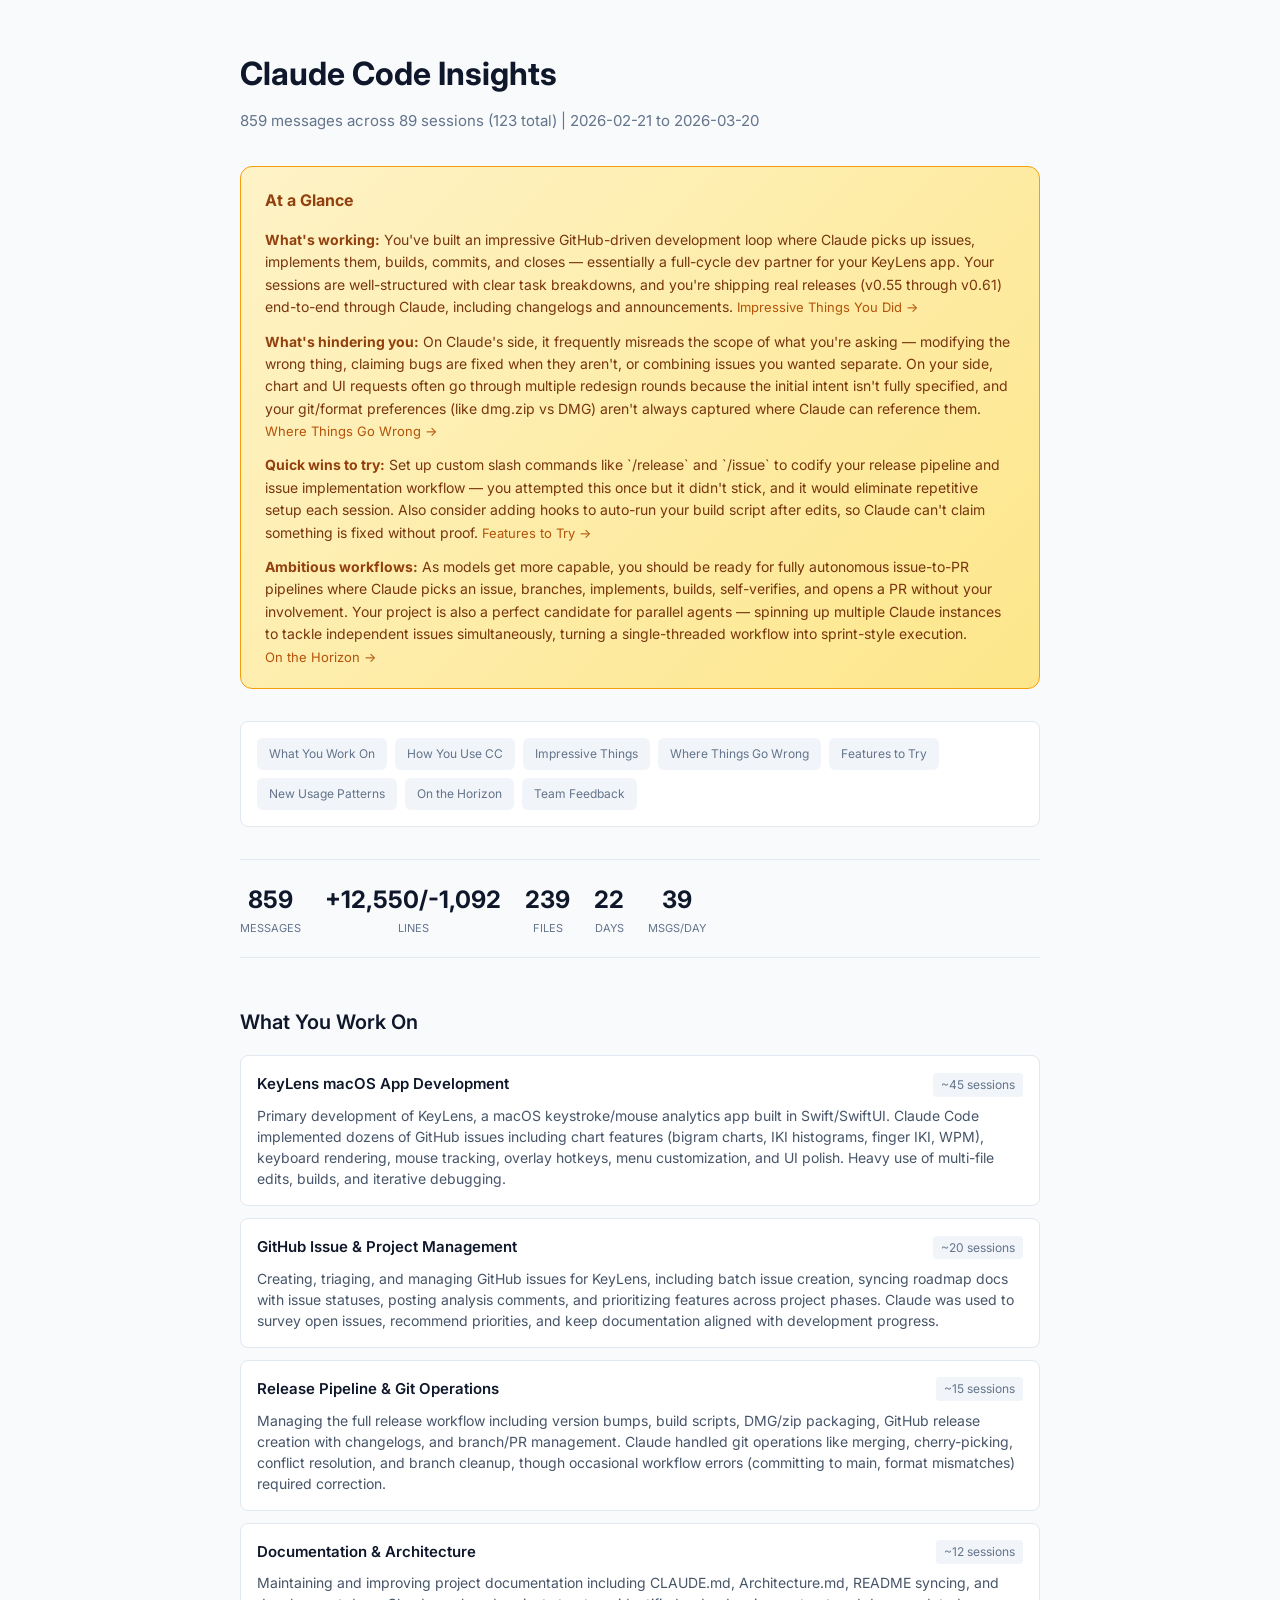
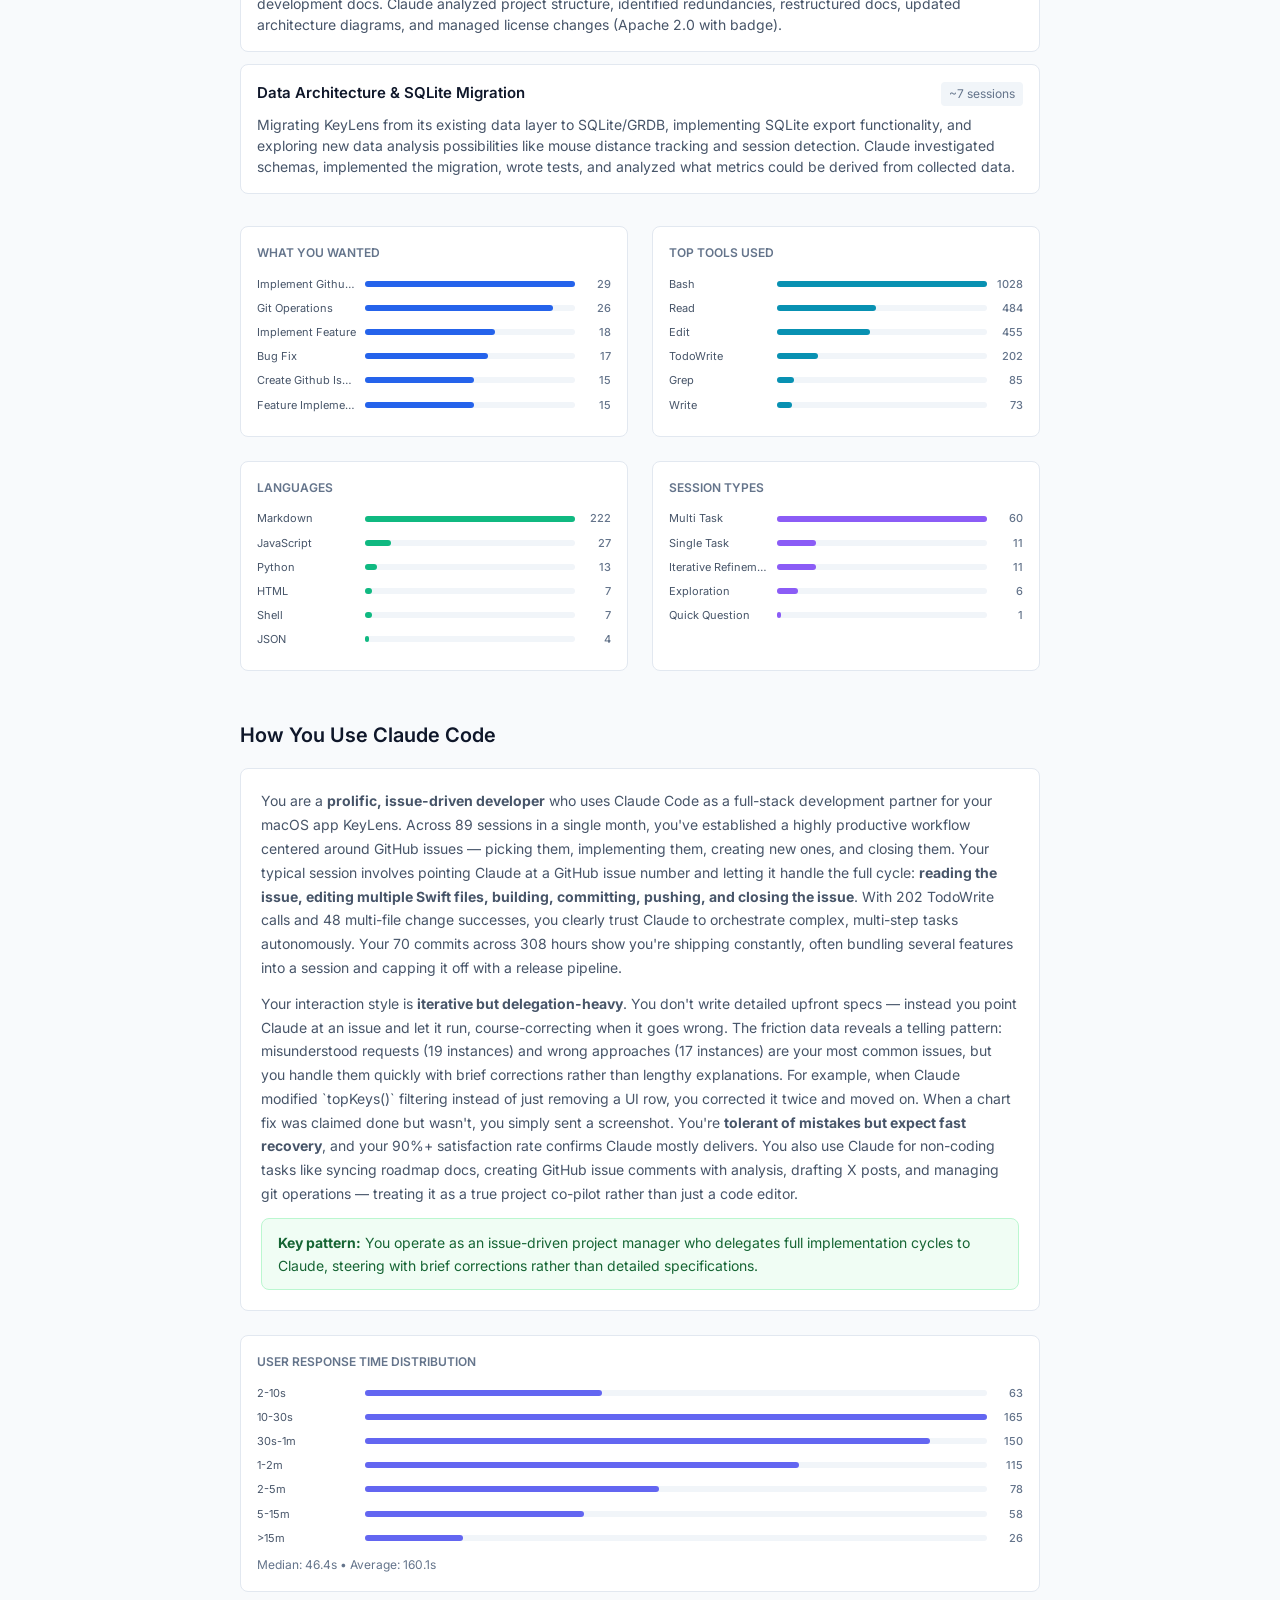
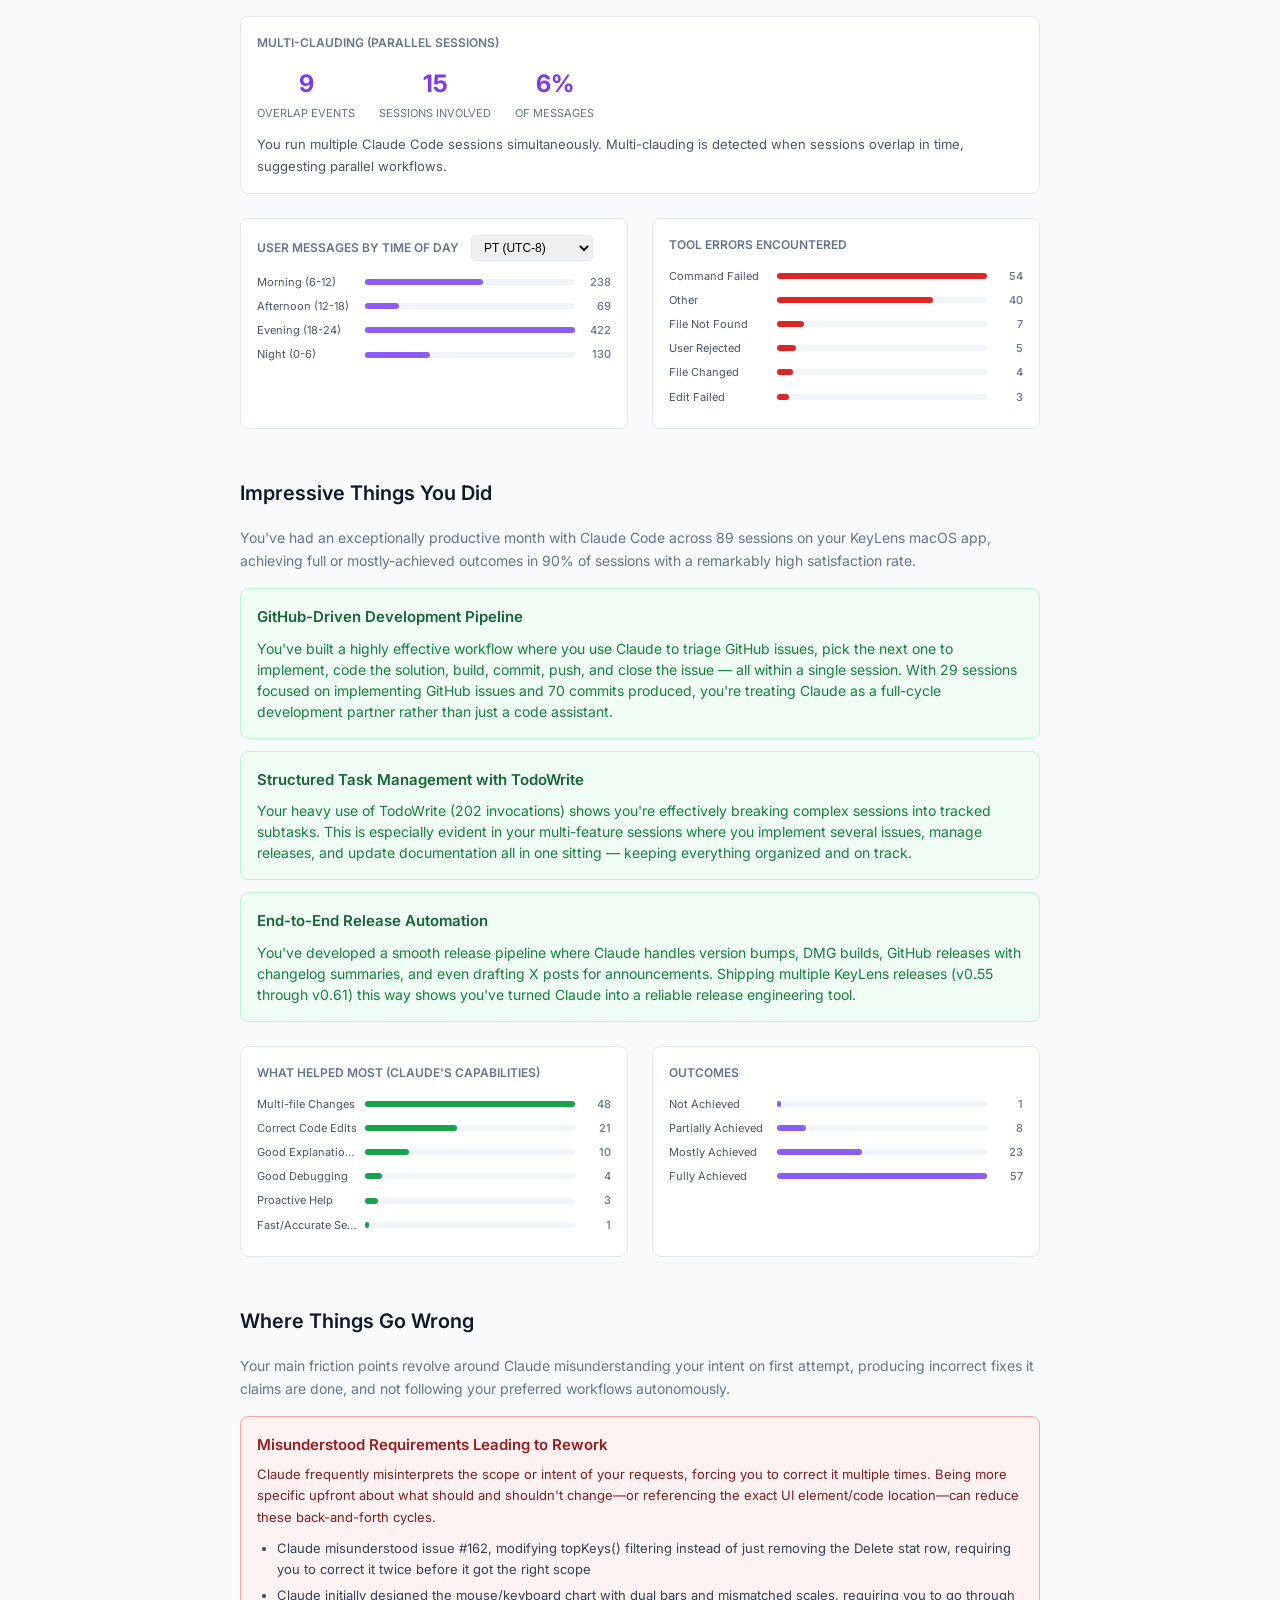
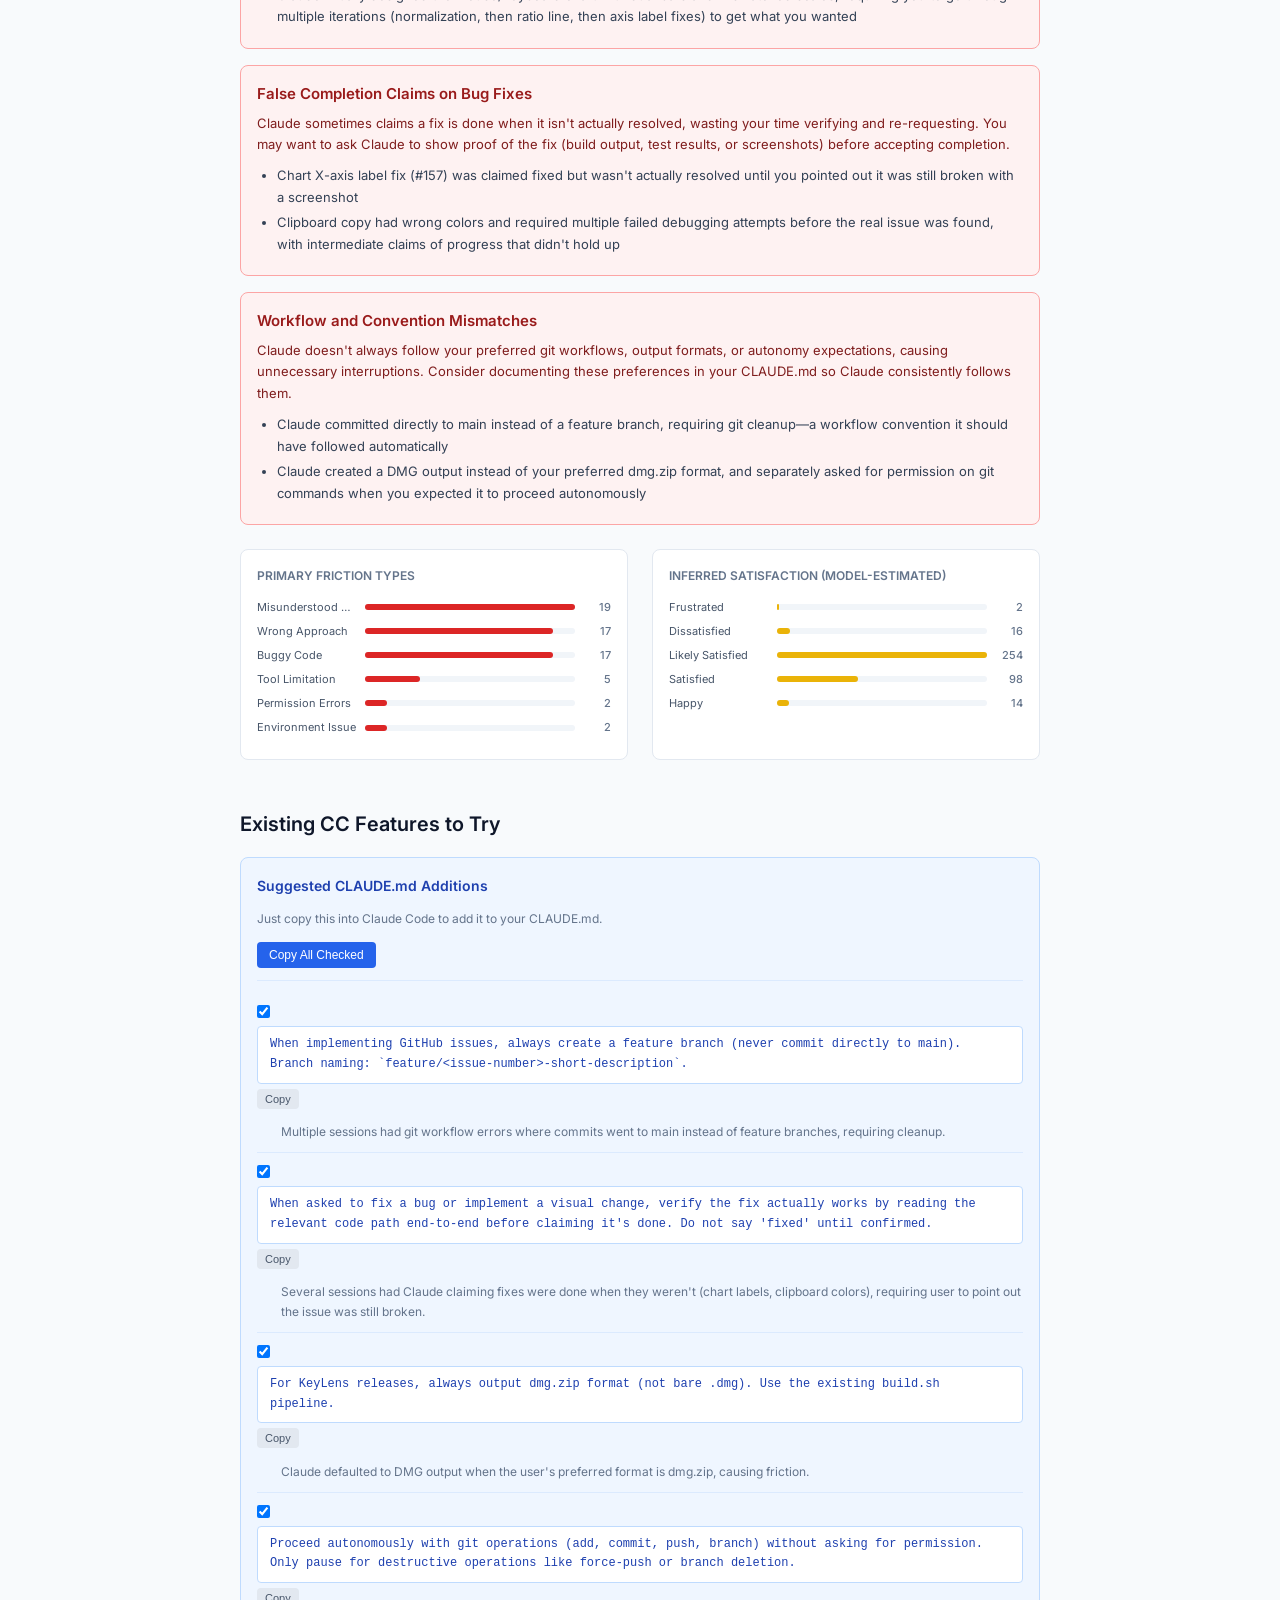
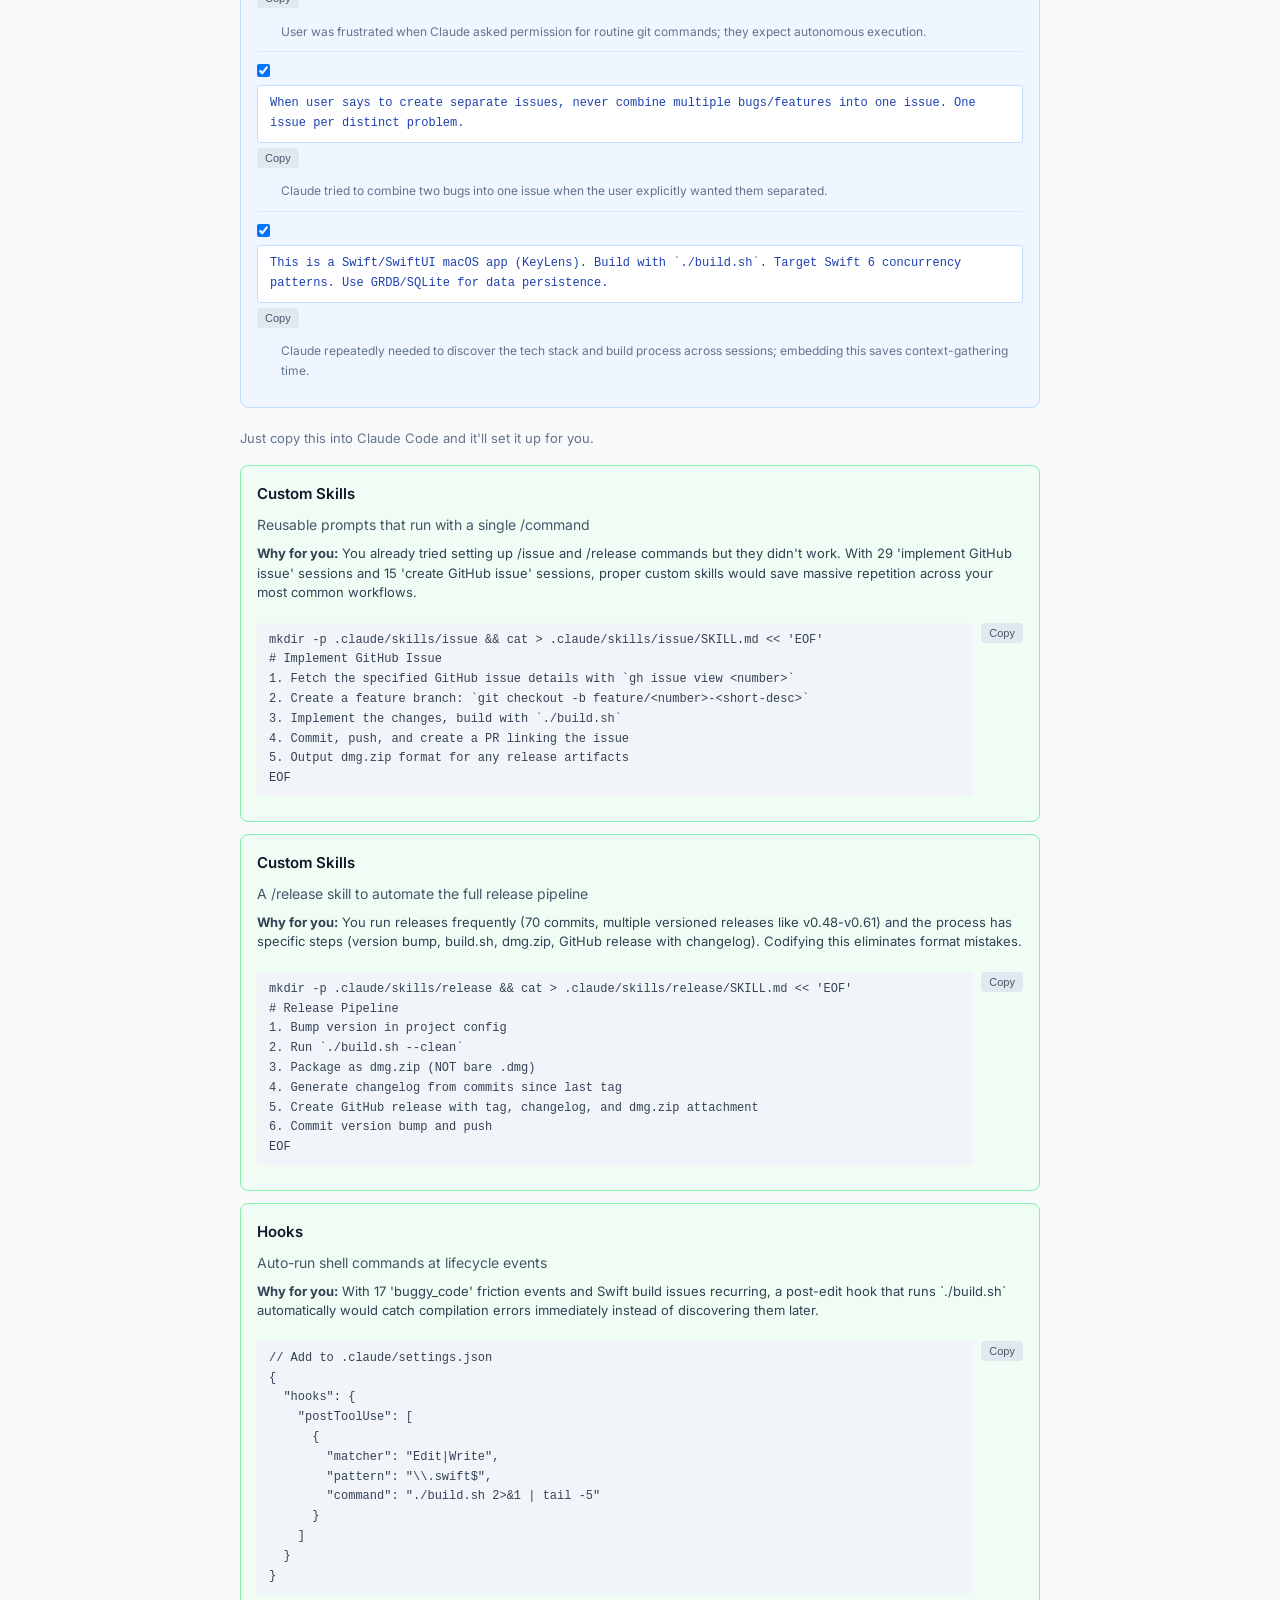
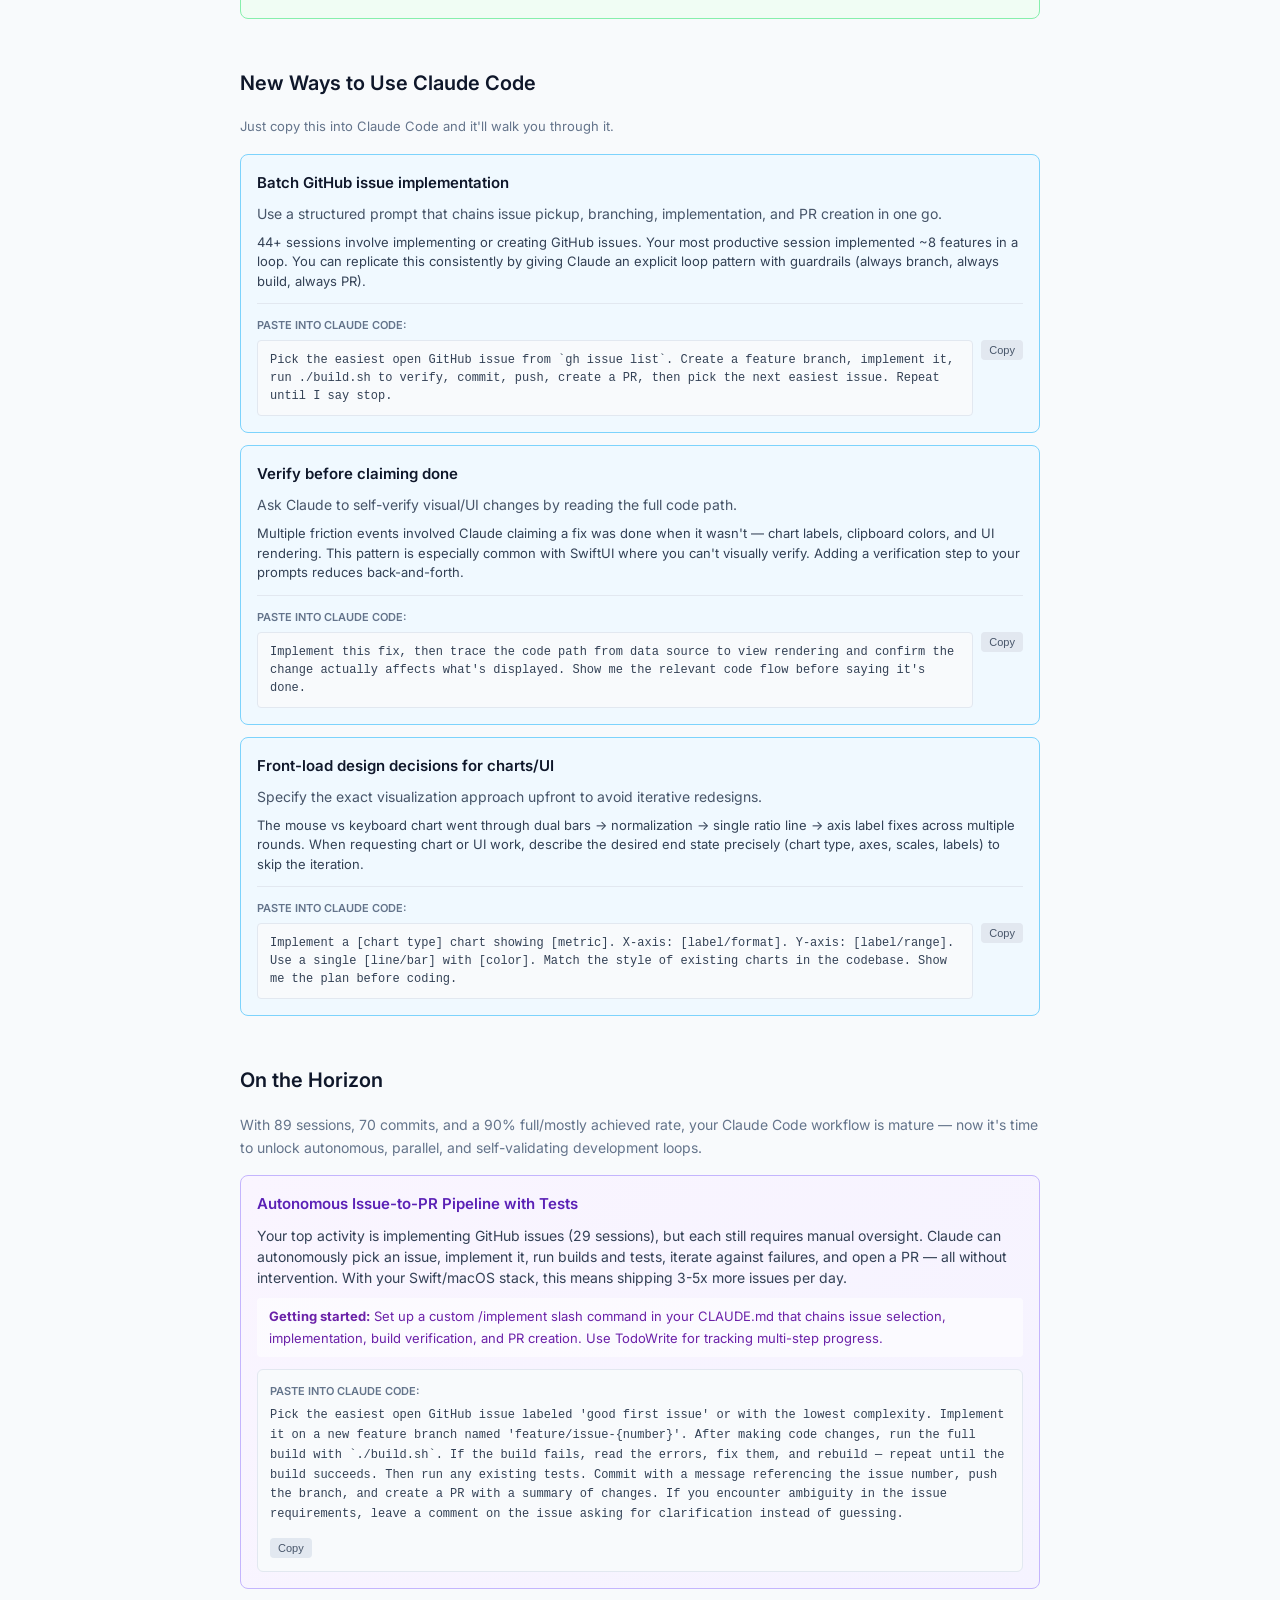
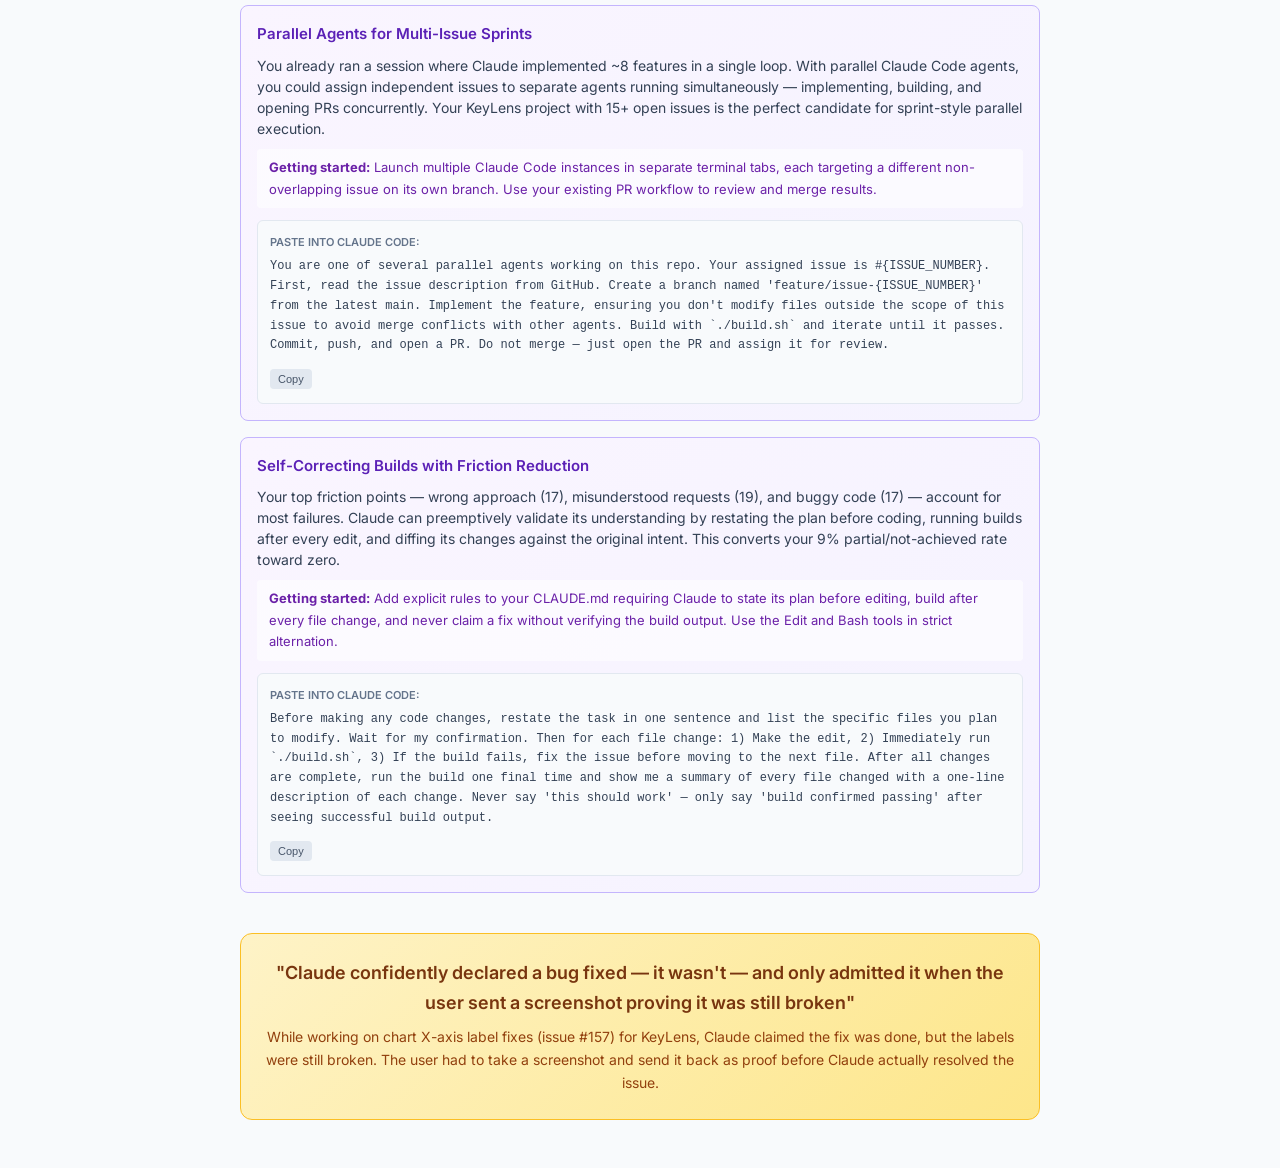
==== commit 705fde31: "docs: update README, landing page, architecture, and report for v0.67" ====
--- a/docs/report.html
+++ b/docs/report.html
@@ -119,16 +119,16 @@
 <body>
   <div class="container">
     <h1>Claude Code Insights</h1>
-    <p class="subtitle">441 messages across 45 sessions (69 total) | 2026-02-21 to 2026-03-09</p>
+    <p class="subtitle">859 messages across 89 sessions (123 total) | 2026-02-21 to 2026-03-20</p>
 
     
     <div class="at-a-glance">
       <div class="glance-title">At a Glance</div>
       <div class="glance-sections">
-        <div class="glance-section"><strong>What's working:</strong> You've built a really effective issue-driven development loop — picking GitHub issues, implementing them, committing, and closing, sometimes knocking out 8+ features in a single session. Your habit of using Claude for feasibility analysis and planning before jumping into implementation keeps your KeyLens project well-organized and moving through milestones systematically. <a href="#section-wins" class="see-more">Impressive Things You Did →</a></div>
-        <div class="glance-section"><strong>What's hindering you:</strong> On Claude's side, it keeps ignoring your own CLAUDE.md conventions — wrong build commands, wrong language for responses, skipping the plan-first step — which is frustrating when you've taken the time to set those rules up. On your side, build permission issues from previous `sudo` builds have stalled multiple sessions, and initial requests sometimes lack enough specifics (exact sizing, expected behavior) for Claude to get the implementation right on the first try. <a href="#section-friction" class="see-more">Where Things Go Wrong →</a></div>
-        <div class="glance-section"><strong>Quick wins to try:</strong> Set up <strong>custom slash commands</strong> for your /issue and /release workflows — you've tried this before but hit formatting issues, and getting these locked in would save real time across your frequent release cycles. Also try <strong>hooks</strong> to auto-run your build script after edits, which would catch build failures immediately instead of discovering them later in the session. <a href="#section-features" class="see-more">Features to Try →</a></div>
-        <div class="glance-section"><strong>Ambitious workflows:</strong> As models get more capable, you could run <strong>parallel Claude agents</strong> on independent GitHub issues across separate branches — compressing those multi-issue sprint sessions from sequential to simultaneous. Your project is also well-positioned for a <strong>test-driven implementation loop</strong> where Claude writes tests from issue acceptance criteria first and iterates until they pass, which would eliminate the buggy first implementations that currently cost you extra rounds of debugging. <a href="#section-horizon" class="see-more">On the Horizon →</a></div>
+        <div class="glance-section"><strong>What's working:</strong> You&apos;ve built an impressive GitHub-driven development loop where Claude picks up issues, implements them, builds, commits, and closes — essentially a full-cycle dev partner for your KeyLens app. Your sessions are well-structured with clear task breakdowns, and you&apos;re shipping real releases (v0.55 through v0.61) end-to-end through Claude, including changelogs and announcements. <a href="#section-wins" class="see-more">Impressive Things You Did →</a></div>
+        <div class="glance-section"><strong>What's hindering you:</strong> On Claude&apos;s side, it frequently misreads the scope of what you&apos;re asking — modifying the wrong thing, claiming bugs are fixed when they aren&apos;t, or combining issues you wanted separate. On your side, chart and UI requests often go through multiple redesign rounds because the initial intent isn&apos;t fully specified, and your git/format preferences (like dmg.zip vs DMG) aren&apos;t always captured where Claude can reference them. <a href="#section-friction" class="see-more">Where Things Go Wrong →</a></div>
+        <div class="glance-section"><strong>Quick wins to try:</strong> Set up custom slash commands like `/release` and `/issue` to codify your release pipeline and issue implementation workflow — you attempted this once but it didn&apos;t stick, and it would eliminate repetitive setup each session. Also consider adding hooks to auto-run your build script after edits, so Claude can&apos;t claim something is fixed without proof. <a href="#section-features" class="see-more">Features to Try →</a></div>
+        <div class="glance-section"><strong>Ambitious workflows:</strong> As models get more capable, you should be ready for fully autonomous issue-to-PR pipelines where Claude picks an issue, branches, implements, builds, self-verifies, and opens a PR without your involvement. Your project is also a perfect candidate for parallel agents — spinning up multiple Claude instances to tackle independent issues simultaneously, turning a single-threaded workflow into sprint-style execution. <a href="#section-horizon" class="see-more">On the Horizon →</a></div>
       </div>
     </div>
     
@@ -145,11 +145,11 @@
     </nav>
 
     <div class="stats-row">
-      <div class="stat"><div class="stat-value">441</div><div class="stat-label">Messages</div></div>
-      <div class="stat"><div class="stat-value">+10,142/-827</div><div class="stat-label">Lines</div></div>
-      <div class="stat"><div class="stat-value">146</div><div class="stat-label">Files</div></div>
-      <div class="stat"><div class="stat-value">13</div><div class="stat-label">Days</div></div>
-      <div class="stat"><div class="stat-value">33.9</div><div class="stat-label">Msgs/Day</div></div>
+      <div class="stat"><div class="stat-value">859</div><div class="stat-label">Messages</div></div>
+      <div class="stat"><div class="stat-value">+12,550/-1,092</div><div class="stat-label">Lines</div></div>
+      <div class="stat"><div class="stat-value">239</div><div class="stat-label">Files</div></div>
+      <div class="stat"><div class="stat-value">22</div><div class="stat-label">Days</div></div>
+      <div class="stat"><div class="stat-value">39</div><div class="stat-label">Msgs/Day</div></div>
     </div>
 
     
@@ -159,41 +159,41 @@
         <div class="project-area">
           <div class="area-header">
             <span class="area-name">KeyLens macOS App Development</span>
-            <span class="area-count">~30 sessions</span>
-          </div>
-          <div class="area-desc">Primary project: iterative development of a macOS keystroke/keyboard analytics app (renamed from KeyCounter → KeyStat → KeyLens). Claude Code was used extensively for feature implementation across multiple phases including heatmaps, keystroke overlays, break reminders, mouse distance tracking, ergonomic modeling, app-specific tracking, and chart/UI improvements. Multi-file changes, building, and testing were core activities.</div>
+            <span class="area-count">~45 sessions</span>
+          </div>
+          <div class="area-desc">Primary development of KeyLens, a macOS keystroke/mouse analytics app built in Swift/SwiftUI. Claude Code implemented dozens of GitHub issues including chart features (bigram charts, IKI histograms, finger IKI, WPM), keyboard rendering, mouse tracking, overlay hotkeys, menu customization, and UI polish. Heavy use of multi-file edits, builds, and iterative debugging.</div>
         </div>
       
         <div class="project-area">
           <div class="area-header">
-            <span class="area-name">Release Management &amp; GitHub Operations</span>
-            <span class="area-count">~10 sessions</span>
-          </div>
-          <div class="area-desc">Frequent use of Claude Code for version bumping, DMG building, GitHub Release creation with changelogs, tagging, pushing, and closing GitHub issues. Claude also helped set up custom slash commands for /issue and /release workflows, and managed contributor cleanup and git history modifications.</div>
+            <span class="area-name">GitHub Issue &amp; Project Management</span>
+            <span class="area-count">~20 sessions</span>
+          </div>
+          <div class="area-desc">Creating, triaging, and managing GitHub issues for KeyLens, including batch issue creation, syncing roadmap docs with issue statuses, posting analysis comments, and prioritizing features across project phases. Claude was used to survey open issues, recommend priorities, and keep documentation aligned with development progress.</div>
         </div>
       
         <div class="project-area">
           <div class="area-header">
-            <span class="area-name">Documentation &amp; Project Management</span>
-            <span class="area-count">~8 sessions</span>
-          </div>
-          <div class="area-desc">Claude Code was used to maintain and improve README files (including Japanese translations), extract architecture docs, simplify technical terminology, update roadmaps with issue references, validate CLAUDE.md rules, and manage project phase tracking. Markdown was the most-used language across all sessions.</div>
+            <span class="area-name">Release Pipeline &amp; Git Operations</span>
+            <span class="area-count">~15 sessions</span>
+          </div>
+          <div class="area-desc">Managing the full release workflow including version bumps, build scripts, DMG/zip packaging, GitHub release creation with changelogs, and branch/PR management. Claude handled git operations like merging, cherry-picking, conflict resolution, and branch cleanup, though occasional workflow errors (committing to main, format mismatches) required correction.</div>
         </div>
       
         <div class="project-area">
           <div class="area-header">
-            <span class="area-name">Patent Scraping Tool</span>
-            <span class="area-count">~2 sessions</span>
-          </div>
-          <div class="area-desc">A Python-based patent scraping project where Claude helped build and debug a script for fetching patent abstracts with LLM-generated summaries. Sessions involved iterative debugging of JavaScript rendering issues, CSS selector fixes, and resolving virtual environment vs system Python mismatches.</div>
+            <span class="area-name">Documentation &amp; Architecture</span>
+            <span class="area-count">~12 sessions</span>
+          </div>
+          <div class="area-desc">Maintaining and improving project documentation including CLAUDE.md, Architecture.md, README syncing, and development docs. Claude analyzed project structure, identified redundancies, restructured docs, updated architecture diagrams, and managed license changes (Apache 2.0 with badge).</div>
         </div>
       
         <div class="project-area">
           <div class="area-header">
-            <span class="area-name">Keyboard Key Code Checker App</span>
-            <span class="area-count">~4 sessions</span>
-          </div>
-          <div class="area-desc">Development of a companion macOS app for checking keyboard key codes, with Claude implementing features like best WPM tracking, flash animations, dark mode, layout restructuring, and event.repeat detection. Claude also helped brainstorm improvement ideas and plan new features.</div>
+            <span class="area-name">Data Architecture &amp; SQLite Migration</span>
+            <span class="area-count">~7 sessions</span>
+          </div>
+          <div class="area-desc">Migrating KeyLens from its existing data layer to SQLite/GRDB, implementing SQLite export functionality, and exploring new data analysis possibilities like mouse distance tracking and session detection. Claude investigated schemas, implemented the migration, wrote tests, and analyzed what metrics could be derived from collected data.</div>
         </div>
       
     </div>
@@ -203,34 +203,34 @@
       <div class="chart-card">
         <div class="chart-title">What You Wanted</div>
         <div class="bar-row">
+        <div class="bar-label">Implement Github Issue</div>
+        <div class="bar-track"><div class="bar-fill" style="width:100%;background:#2563eb"></div></div>
+        <div class="bar-value">29</div>
+      </div>
+<div class="bar-row">
         <div class="bar-label">Git Operations</div>
-        <div class="bar-track"><div class="bar-fill" style="width:100%;background:#2563eb"></div></div>
-        <div class="bar-value">19</div>
+        <div class="bar-track"><div class="bar-fill" style="width:89.65517241379311%;background:#2563eb"></div></div>
+        <div class="bar-value">26</div>
+      </div>
+<div class="bar-row">
+        <div class="bar-label">Implement Feature</div>
+        <div class="bar-track"><div class="bar-fill" style="width:62.06896551724138%;background:#2563eb"></div></div>
+        <div class="bar-value">18</div>
+      </div>
+<div class="bar-row">
+        <div class="bar-label">Bug Fix</div>
+        <div class="bar-track"><div class="bar-fill" style="width:58.620689655172406%;background:#2563eb"></div></div>
+        <div class="bar-value">17</div>
+      </div>
+<div class="bar-row">
+        <div class="bar-label">Create Github Issue</div>
+        <div class="bar-track"><div class="bar-fill" style="width:51.724137931034484%;background:#2563eb"></div></div>
+        <div class="bar-value">15</div>
       </div>
 <div class="bar-row">
         <div class="bar-label">Feature Implementation</div>
-        <div class="bar-track"><div class="bar-fill" style="width:68.42105263157895%;background:#2563eb"></div></div>
-        <div class="bar-value">13</div>
-      </div>
-<div class="bar-row">
-        <div class="bar-label">Implement Feature</div>
-        <div class="bar-track"><div class="bar-fill" style="width:42.10526315789473%;background:#2563eb"></div></div>
-        <div class="bar-value">8</div>
-      </div>
-<div class="bar-row">
-        <div class="bar-label">Implement Github Issue</div>
-        <div class="bar-track"><div class="bar-fill" style="width:42.10526315789473%;background:#2563eb"></div></div>
-        <div class="bar-value">8</div>
-      </div>
-<div class="bar-row">
-        <div class="bar-label">Documentation Update</div>
-        <div class="bar-track"><div class="bar-fill" style="width:31.57894736842105%;background:#2563eb"></div></div>
-        <div class="bar-value">6</div>
-      </div>
-<div class="bar-row">
-        <div class="bar-label">Feature Addition</div>
-        <div class="bar-track"><div class="bar-fill" style="width:31.57894736842105%;background:#2563eb"></div></div>
-        <div class="bar-value">6</div>
+        <div class="bar-track"><div class="bar-fill" style="width:51.724137931034484%;background:#2563eb"></div></div>
+        <div class="bar-value">15</div>
       </div>
       </div>
       <div class="chart-card">
@@ -238,32 +238,32 @@
         <div class="bar-row">
         <div class="bar-label">Bash</div>
         <div class="bar-track"><div class="bar-fill" style="width:100%;background:#0891b2"></div></div>
-        <div class="bar-value">395</div>
+        <div class="bar-value">1028</div>
+      </div>
+<div class="bar-row">
+        <div class="bar-label">Read</div>
+        <div class="bar-track"><div class="bar-fill" style="width:47.081712062256805%;background:#0891b2"></div></div>
+        <div class="bar-value">484</div>
       </div>
 <div class="bar-row">
         <div class="bar-label">Edit</div>
-        <div class="bar-track"><div class="bar-fill" style="width:75.69620253164557%;background:#0891b2"></div></div>
-        <div class="bar-value">299</div>
-      </div>
-<div class="bar-row">
-        <div class="bar-label">Read</div>
-        <div class="bar-track"><div class="bar-fill" style="width:74.17721518987341%;background:#0891b2"></div></div>
-        <div class="bar-value">293</div>
+        <div class="bar-track"><div class="bar-fill" style="width:44.260700389105054%;background:#0891b2"></div></div>
+        <div class="bar-value">455</div>
       </div>
 <div class="bar-row">
         <div class="bar-label">TodoWrite</div>
-        <div class="bar-track"><div class="bar-fill" style="width:45.56962025316456%;background:#0891b2"></div></div>
-        <div class="bar-value">180</div>
+        <div class="bar-track"><div class="bar-fill" style="width:19.64980544747082%;background:#0891b2"></div></div>
+        <div class="bar-value">202</div>
+      </div>
+<div class="bar-row">
+        <div class="bar-label">Grep</div>
+        <div class="bar-track"><div class="bar-fill" style="width:8.268482490272373%;background:#0891b2"></div></div>
+        <div class="bar-value">85</div>
       </div>
 <div class="bar-row">
         <div class="bar-label">Write</div>
-        <div class="bar-track"><div class="bar-fill" style="width:15.18987341772152%;background:#0891b2"></div></div>
-        <div class="bar-value">60</div>
-      </div>
-<div class="bar-row">
-        <div class="bar-label">Grep</div>
-        <div class="bar-track"><div class="bar-fill" style="width:15.18987341772152%;background:#0891b2"></div></div>
-        <div class="bar-value">60</div>
+        <div class="bar-track"><div class="bar-fill" style="width:7.101167315175097%;background:#0891b2"></div></div>
+        <div class="bar-value">73</div>
       </div>
       </div>
     </div>
@@ -274,31 +274,31 @@
         <div class="bar-row">
         <div class="bar-label">Markdown</div>
         <div class="bar-track"><div class="bar-fill" style="width:100%;background:#10b981"></div></div>
-        <div class="bar-value">153</div>
+        <div class="bar-value">222</div>
       </div>
 <div class="bar-row">
         <div class="bar-label">JavaScript</div>
-        <div class="bar-track"><div class="bar-fill" style="width:17.647058823529413%;background:#10b981"></div></div>
+        <div class="bar-track"><div class="bar-fill" style="width:12.162162162162163%;background:#10b981"></div></div>
         <div class="bar-value">27</div>
       </div>
 <div class="bar-row">
         <div class="bar-label">Python</div>
-        <div class="bar-track"><div class="bar-fill" style="width:8.49673202614379%;background:#10b981"></div></div>
+        <div class="bar-track"><div class="bar-fill" style="width:5.8558558558558556%;background:#10b981"></div></div>
         <div class="bar-value">13</div>
       </div>
 <div class="bar-row">
+        <div class="bar-label">HTML</div>
+        <div class="bar-track"><div class="bar-fill" style="width:3.153153153153153%;background:#10b981"></div></div>
+        <div class="bar-value">7</div>
+      </div>
+<div class="bar-row">
         <div class="bar-label">Shell</div>
-        <div class="bar-track"><div class="bar-fill" style="width:4.57516339869281%;background:#10b981"></div></div>
+        <div class="bar-track"><div class="bar-fill" style="width:3.153153153153153%;background:#10b981"></div></div>
         <div class="bar-value">7</div>
       </div>
 <div class="bar-row">
-        <div class="bar-label">HTML</div>
-        <div class="bar-track"><div class="bar-fill" style="width:3.9215686274509802%;background:#10b981"></div></div>
-        <div class="bar-value">6</div>
-      </div>
-<div class="bar-row">
         <div class="bar-label">JSON</div>
-        <div class="bar-track"><div class="bar-fill" style="width:2.6143790849673203%;background:#10b981"></div></div>
+        <div class="bar-track"><div class="bar-fill" style="width:1.8018018018018018%;background:#10b981"></div></div>
         <div class="bar-value">4</div>
       </div>
       </div>
@@ -307,22 +307,27 @@
         <div class="bar-row">
         <div class="bar-label">Multi Task</div>
         <div class="bar-track"><div class="bar-fill" style="width:100%;background:#8b5cf6"></div></div>
-        <div class="bar-value">28</div>
+        <div class="bar-value">60</div>
+      </div>
+<div class="bar-row">
+        <div class="bar-label">Single Task</div>
+        <div class="bar-track"><div class="bar-fill" style="width:18.333333333333332%;background:#8b5cf6"></div></div>
+        <div class="bar-value">11</div>
       </div>
 <div class="bar-row">
         <div class="bar-label">Iterative Refinement</div>
-        <div class="bar-track"><div class="bar-fill" style="width:35.714285714285715%;background:#8b5cf6"></div></div>
-        <div class="bar-value">10</div>
+        <div class="bar-track"><div class="bar-fill" style="width:18.333333333333332%;background:#8b5cf6"></div></div>
+        <div class="bar-value">11</div>
       </div>
 <div class="bar-row">
         <div class="bar-label">Exploration</div>
-        <div class="bar-track"><div class="bar-fill" style="width:17.857142857142858%;background:#8b5cf6"></div></div>
-        <div class="bar-value">5</div>
-      </div>
-<div class="bar-row">
-        <div class="bar-label">Single Task</div>
-        <div class="bar-track"><div class="bar-fill" style="width:7.142857142857142%;background:#8b5cf6"></div></div>
-        <div class="bar-value">2</div>
+        <div class="bar-track"><div class="bar-fill" style="width:10%;background:#8b5cf6"></div></div>
+        <div class="bar-value">6</div>
+      </div>
+<div class="bar-row">
+        <div class="bar-label">Quick Question</div>
+        <div class="bar-track"><div class="bar-fill" style="width:1.6666666666666667%;background:#8b5cf6"></div></div>
+        <div class="bar-value">1</div>
       </div>
       </div>
     </div>
@@ -330,9 +335,9 @@
     
     <h2 id="section-usage">How You Use Claude Code</h2>
     <div class="narrative">
-      <p>You are a <strong>prolific project manager who treats Claude as a full-stack development partner</strong>, not just a coding assistant. Across 45 sessions in just over two weeks, you drove the KeyLens macOS app from early stages through multiple releases, consistently using a pattern of surveying GitHub issues, picking tasks, having Claude implement them, then committing, tagging, and releasing — often all in a single session. Your <strong>heavy use of TodoWrite (180 calls)</strong> reveals a structured, checklist-driven workflow where you break work into trackable items and march through them methodically. You frequently run marathon sessions where Claude implements 5-8 features/fixes in sequence, like your session picking the easiest GitHub issues and knocking out ~8 in one go.</p>
-<p>Your interaction style is <strong>directive but iterative</strong> — you give clear high-level goals (&quot;implement Phase 1 issues #25-#29&quot;, &quot;release v0.44 with DMG&quot;) and let Claude run with Bash (395 calls) and Edit (299 calls) autonomously, but you <strong>course-correct quickly when things drift</strong>. For example, you interrupted when Claude started adding excessive schema detail to the README, and you caught when release notes were written in Japanese instead of English. You also validate Claude's work through build-test cycles rather than reviewing code line-by-line, which explains your high fully-achieved rate (71%). Your workflow heavily integrates git operations (your top goal category at 19 sessions), treating Claude as your release engineer for version bumps, DMG builds, and GitHub releases. The friction you encounter is mostly environmental — permission errors, rate limits, venv mismatches — rather than fundamental misunderstandings, which speaks to how well-calibrated your prompting has become.</p>
-      <div class="key-insight"><strong>Key pattern:</strong> You operate as a project manager running structured sprints, delegating implementation and release engineering to Claude while maintaining tight control over scope and direction through quick course corrections.</div>
+      <p>You are a <strong>prolific, issue-driven developer</strong> who uses Claude Code as a full-stack development partner for your macOS app KeyLens. Across 89 sessions in a single month, you&apos;ve established a highly productive workflow centered around GitHub issues — picking them, implementing them, creating new ones, and closing them. Your typical session involves pointing Claude at a GitHub issue number and letting it handle the full cycle: <strong>reading the issue, editing multiple Swift files, building, committing, pushing, and closing the issue</strong>. With 202 TodoWrite calls and 48 multi-file change successes, you clearly trust Claude to orchestrate complex, multi-step tasks autonomously. Your 70 commits across 308 hours show you&apos;re shipping constantly, often bundling several features into a session and capping it off with a release pipeline.</p>
+<p>Your interaction style is <strong>iterative but delegation-heavy</strong>. You don&apos;t write detailed upfront specs — instead you point Claude at an issue and let it run, course-correcting when it goes wrong. The friction data reveals a telling pattern: misunderstood requests (19 instances) and wrong approaches (17 instances) are your most common issues, but you handle them quickly with brief corrections rather than lengthy explanations. For example, when Claude modified `topKeys()` filtering instead of just removing a UI row, you corrected it twice and moved on. When a chart fix was claimed done but wasn&apos;t, you simply sent a screenshot. You&apos;re <strong>tolerant of mistakes but expect fast recovery</strong>, and your 90%+ satisfaction rate confirms Claude mostly delivers. You also use Claude for non-coding tasks like syncing roadmap docs, creating GitHub issue comments with analysis, drafting X posts, and managing git operations — treating it as a true project co-pilot rather than just a code editor.</p>
+      <div class="key-insight"><strong>Key pattern:</strong> You operate as an issue-driven project manager who delegates full implementation cycles to Claude, steering with brief corrections rather than detailed specifications.</div>
     </div>
     
 
@@ -341,41 +346,41 @@
       <div class="chart-title">User Response Time Distribution</div>
       <div class="bar-row">
         <div class="bar-label">2-10s</div>
-        <div class="bar-track"><div class="bar-fill" style="width:31.25%;background:#6366f1"></div></div>
-        <div class="bar-value">30</div>
+        <div class="bar-track"><div class="bar-fill" style="width:38.18181818181819%;background:#6366f1"></div></div>
+        <div class="bar-value">63</div>
       </div>
 <div class="bar-row">
         <div class="bar-label">10-30s</div>
         <div class="bar-track"><div class="bar-fill" style="width:100%;background:#6366f1"></div></div>
-        <div class="bar-value">96</div>
+        <div class="bar-value">165</div>
       </div>
 <div class="bar-row">
         <div class="bar-label">30s-1m</div>
-        <div class="bar-track"><div class="bar-fill" style="width:100%;background:#6366f1"></div></div>
-        <div class="bar-value">96</div>
+        <div class="bar-track"><div class="bar-fill" style="width:90.9090909090909%;background:#6366f1"></div></div>
+        <div class="bar-value">150</div>
       </div>
 <div class="bar-row">
         <div class="bar-label">1-2m</div>
-        <div class="bar-track"><div class="bar-fill" style="width:60.416666666666664%;background:#6366f1"></div></div>
+        <div class="bar-track"><div class="bar-fill" style="width:69.6969696969697%;background:#6366f1"></div></div>
+        <div class="bar-value">115</div>
+      </div>
+<div class="bar-row">
+        <div class="bar-label">2-5m</div>
+        <div class="bar-track"><div class="bar-fill" style="width:47.27272727272727%;background:#6366f1"></div></div>
+        <div class="bar-value">78</div>
+      </div>
+<div class="bar-row">
+        <div class="bar-label">5-15m</div>
+        <div class="bar-track"><div class="bar-fill" style="width:35.15151515151515%;background:#6366f1"></div></div>
         <div class="bar-value">58</div>
       </div>
 <div class="bar-row">
-        <div class="bar-label">2-5m</div>
-        <div class="bar-track"><div class="bar-fill" style="width:33.33333333333333%;background:#6366f1"></div></div>
-        <div class="bar-value">32</div>
-      </div>
-<div class="bar-row">
-        <div class="bar-label">5-15m</div>
-        <div class="bar-track"><div class="bar-fill" style="width:25%;background:#6366f1"></div></div>
-        <div class="bar-value">24</div>
-      </div>
-<div class="bar-row">
         <div class="bar-label">>15m</div>
-        <div class="bar-track"><div class="bar-fill" style="width:7.291666666666667%;background:#6366f1"></div></div>
-        <div class="bar-value">7</div>
+        <div class="bar-track"><div class="bar-fill" style="width:15.757575757575756%;background:#6366f1"></div></div>
+        <div class="bar-value">26</div>
       </div>
       <div style="font-size: 12px; color: #64748b; margin-top: 8px;">
-        Median: 40.0s &bull; Average: 118.1s
+        Median: 46.4s &bull; Average: 160.1s
       </div>
     </div>
 
@@ -385,15 +390,15 @@
       
         <div style="display: flex; gap: 24px; margin: 12px 0;">
           <div style="text-align: center;">
-            <div style="font-size: 24px; font-weight: 700; color: #7c3aed;">1</div>
+            <div style="font-size: 24px; font-weight: 700; color: #7c3aed;">9</div>
             <div style="font-size: 11px; color: #64748b; text-transform: uppercase;">Overlap Events</div>
           </div>
           <div style="text-align: center;">
-            <div style="font-size: 24px; font-weight: 700; color: #7c3aed;">2</div>
+            <div style="font-size: 24px; font-weight: 700; color: #7c3aed;">15</div>
             <div style="font-size: 11px; color: #64748b; text-transform: uppercase;">Sessions Involved</div>
           </div>
           <div style="text-align: center;">
-            <div style="font-size: 24px; font-weight: 700; color: #7c3aed;">1%</div>
+            <div style="font-size: 24px; font-weight: 700; color: #7c3aed;">6%</div>
             <div style="font-size: 11px; color: #64748b; text-transform: uppercase;">Of Messages</div>
           </div>
         </div>
@@ -422,26 +427,26 @@
         <div id="hour-histogram">
       <div class="bar-row">
         <div class="bar-label">Morning (6-12)</div>
-        <div class="bar-track"><div class="bar-fill" style="width:80.92485549132948%;background:#8b5cf6"></div></div>
-        <div class="bar-value">140</div>
+        <div class="bar-track"><div class="bar-fill" style="width:56.39810426540285%;background:#8b5cf6"></div></div>
+        <div class="bar-value">238</div>
       </div>
 
       <div class="bar-row">
         <div class="bar-label">Afternoon (12-18)</div>
-        <div class="bar-track"><div class="bar-fill" style="width:33.52601156069364%;background:#8b5cf6"></div></div>
-        <div class="bar-value">58</div>
+        <div class="bar-track"><div class="bar-fill" style="width:16.350710900473935%;background:#8b5cf6"></div></div>
+        <div class="bar-value">69</div>
       </div>
 
       <div class="bar-row">
         <div class="bar-label">Evening (18-24)</div>
         <div class="bar-track"><div class="bar-fill" style="width:100%;background:#8b5cf6"></div></div>
-        <div class="bar-value">173</div>
+        <div class="bar-value">422</div>
       </div>
 
       <div class="bar-row">
         <div class="bar-label">Night (0-6)</div>
-        <div class="bar-track"><div class="bar-fill" style="width:40.46242774566474%;background:#8b5cf6"></div></div>
-        <div class="bar-value">70</div>
+        <div class="bar-track"><div class="bar-fill" style="width:30.80568720379147%;background:#8b5cf6"></div></div>
+        <div class="bar-value">130</div>
       </div></div>
       </div>
       <div class="chart-card">
@@ -449,54 +454,54 @@
         <div class="bar-row">
         <div class="bar-label">Command Failed</div>
         <div class="bar-track"><div class="bar-fill" style="width:100%;background:#dc2626"></div></div>
-        <div class="bar-value">27</div>
+        <div class="bar-value">54</div>
       </div>
 <div class="bar-row">
         <div class="bar-label">Other</div>
-        <div class="bar-track"><div class="bar-fill" style="width:88.88888888888889%;background:#dc2626"></div></div>
-        <div class="bar-value">24</div>
+        <div class="bar-track"><div class="bar-fill" style="width:74.07407407407408%;background:#dc2626"></div></div>
+        <div class="bar-value">40</div>
       </div>
 <div class="bar-row">
         <div class="bar-label">File Not Found</div>
-        <div class="bar-track"><div class="bar-fill" style="width:25.925925925925924%;background:#dc2626"></div></div>
+        <div class="bar-track"><div class="bar-fill" style="width:12.962962962962962%;background:#dc2626"></div></div>
         <div class="bar-value">7</div>
       </div>
 <div class="bar-row">
+        <div class="bar-label">User Rejected</div>
+        <div class="bar-track"><div class="bar-fill" style="width:9.25925925925926%;background:#dc2626"></div></div>
+        <div class="bar-value">5</div>
+      </div>
+<div class="bar-row">
+        <div class="bar-label">File Changed</div>
+        <div class="bar-track"><div class="bar-fill" style="width:7.4074074074074066%;background:#dc2626"></div></div>
+        <div class="bar-value">4</div>
+      </div>
+<div class="bar-row">
         <div class="bar-label">Edit Failed</div>
-        <div class="bar-track"><div class="bar-fill" style="width:7.4074074074074066%;background:#dc2626"></div></div>
-        <div class="bar-value">2</div>
-      </div>
-<div class="bar-row">
-        <div class="bar-label">User Rejected</div>
-        <div class="bar-track"><div class="bar-fill" style="width:7.4074074074074066%;background:#dc2626"></div></div>
-        <div class="bar-value">2</div>
-      </div>
-<div class="bar-row">
-        <div class="bar-label">File Changed</div>
-        <div class="bar-track"><div class="bar-fill" style="width:3.7037037037037033%;background:#dc2626"></div></div>
-        <div class="bar-value">1</div>
+        <div class="bar-track"><div class="bar-fill" style="width:5.555555555555555%;background:#dc2626"></div></div>
+        <div class="bar-value">3</div>
       </div>
       </div>
     </div>
 
     
     <h2 id="section-wins">Impressive Things You Did</h2>
-    <p class="section-intro">You've been intensively developing KeyLens, a macOS keystroke analytics app, shipping 37 commits across 45 sessions with a 71% full-achievement rate.</p>
+    <p class="section-intro">You&apos;ve had an exceptionally productive month with Claude Code across 89 sessions on your KeyLens macOS app, achieving full or mostly-achieved outcomes in 90% of sessions with a remarkably high satisfaction rate.</p>
     <div class="big-wins">
       
         <div class="big-win">
-          <div class="big-win-title">GitHub Issue-Driven Development Loop</div>
-          <div class="big-win-desc">You've built a highly structured workflow where you pick GitHub issues, implement them, commit, push, and close — often handling multiple issues per session. Your sessions implementing Phase 0, Phase 1, and Phase 2 features show disciplined milestone-based delivery, with Claude acting as your full-stack implementer across 8+ features in a single sitting.</div>
+          <div class="big-win-title">GitHub-Driven Development Pipeline</div>
+          <div class="big-win-desc">You&apos;ve built a highly effective workflow where you use Claude to triage GitHub issues, pick the next one to implement, code the solution, build, commit, push, and close the issue — all within a single session. With 29 sessions focused on implementing GitHub issues and 70 commits produced, you&apos;re treating Claude as a full-cycle development partner rather than just a code assistant.</div>
+        </div>
+      
+        <div class="big-win">
+          <div class="big-win-title">Structured Task Management with TodoWrite</div>
+          <div class="big-win-desc">Your heavy use of TodoWrite (202 invocations) shows you&apos;re effectively breaking complex sessions into tracked subtasks. This is especially evident in your multi-feature sessions where you implement several issues, manage releases, and update documentation all in one sitting — keeping everything organized and on track.</div>
         </div>
       
         <div class="big-win">
           <div class="big-win-title">End-to-End Release Automation</div>
-          <div class="big-win-desc">You've streamlined your release process by having Claude handle version bumps, DMG builds, changelog generation, GitHub Release creation, and tag management all in one session. This ship-ready pipeline lets you go from code complete to published release with minimal manual intervention.</div>
-        </div>
-      
-        <div class="big-win">
-          <div class="big-win-title">Strategic Planning Before Building</div>
-          <div class="big-win-desc">You consistently use Claude for ideation and feasibility analysis before committing to implementation — exploring feature ideas, posting analysis as GitHub issue comments, creating detailed plans, and triaging your roadmap. This think-first approach keeps your project well-organized and ensures you're building the right things.</div>
+          <div class="big-win-desc">You&apos;ve developed a smooth release pipeline where Claude handles version bumps, DMG builds, GitHub releases with changelog summaries, and even drafting X posts for announcements. Shipping multiple KeyLens releases (v0.55 through v0.61) this way shows you&apos;ve turned Claude into a reliable release engineering tool.</div>
         </div>
       
     </div>
@@ -508,75 +513,80 @@
         <div class="bar-row">
         <div class="bar-label">Multi-file Changes</div>
         <div class="bar-track"><div class="bar-fill" style="width:100%;background:#16a34a"></div></div>
-        <div class="bar-value">25</div>
+        <div class="bar-value">48</div>
       </div>
 <div class="bar-row">
         <div class="bar-label">Correct Code Edits</div>
-        <div class="bar-track"><div class="bar-fill" style="width:36%;background:#16a34a"></div></div>
-        <div class="bar-value">9</div>
+        <div class="bar-track"><div class="bar-fill" style="width:43.75%;background:#16a34a"></div></div>
+        <div class="bar-value">21</div>
       </div>
 <div class="bar-row">
         <div class="bar-label">Good Explanations</div>
-        <div class="bar-track"><div class="bar-fill" style="width:20%;background:#16a34a"></div></div>
-        <div class="bar-value">5</div>
+        <div class="bar-track"><div class="bar-fill" style="width:20.833333333333336%;background:#16a34a"></div></div>
+        <div class="bar-value">10</div>
+      </div>
+<div class="bar-row">
+        <div class="bar-label">Good Debugging</div>
+        <div class="bar-track"><div class="bar-fill" style="width:8.333333333333332%;background:#16a34a"></div></div>
+        <div class="bar-value">4</div>
       </div>
 <div class="bar-row">
         <div class="bar-label">Proactive Help</div>
-        <div class="bar-track"><div class="bar-fill" style="width:8%;background:#16a34a"></div></div>
-        <div class="bar-value">2</div>
-      </div>
-<div class="bar-row">
-        <div class="bar-label">Good Debugging</div>
-        <div class="bar-track"><div class="bar-fill" style="width:8%;background:#16a34a"></div></div>
-        <div class="bar-value">2</div>
+        <div class="bar-track"><div class="bar-fill" style="width:6.25%;background:#16a34a"></div></div>
+        <div class="bar-value">3</div>
+      </div>
+<div class="bar-row">
+        <div class="bar-label">Fast/Accurate Search</div>
+        <div class="bar-track"><div class="bar-fill" style="width:2.083333333333333%;background:#16a34a"></div></div>
+        <div class="bar-value">1</div>
       </div>
       </div>
       <div class="chart-card">
         <div class="chart-title">Outcomes</div>
         <div class="bar-row">
         <div class="bar-label">Not Achieved</div>
-        <div class="bar-track"><div class="bar-fill" style="width:3.125%;background:#8b5cf6"></div></div>
+        <div class="bar-track"><div class="bar-fill" style="width:1.7543859649122806%;background:#8b5cf6"></div></div>
         <div class="bar-value">1</div>
       </div>
 <div class="bar-row">
         <div class="bar-label">Partially Achieved</div>
-        <div class="bar-track"><div class="bar-fill" style="width:18.75%;background:#8b5cf6"></div></div>
-        <div class="bar-value">6</div>
+        <div class="bar-track"><div class="bar-fill" style="width:14.035087719298245%;background:#8b5cf6"></div></div>
+        <div class="bar-value">8</div>
       </div>
 <div class="bar-row">
         <div class="bar-label">Mostly Achieved</div>
-        <div class="bar-track"><div class="bar-fill" style="width:18.75%;background:#8b5cf6"></div></div>
-        <div class="bar-value">6</div>
+        <div class="bar-track"><div class="bar-fill" style="width:40.35087719298245%;background:#8b5cf6"></div></div>
+        <div class="bar-value">23</div>
       </div>
 <div class="bar-row">
         <div class="bar-label">Fully Achieved</div>
         <div class="bar-track"><div class="bar-fill" style="width:100%;background:#8b5cf6"></div></div>
-        <div class="bar-value">32</div>
+        <div class="bar-value">57</div>
       </div>
       </div>
     </div>
 
     
     <h2 id="section-friction">Where Things Go Wrong</h2>
-    <p class="section-intro">Your workflow shows recurring friction from Claude not following project conventions, generating buggy first implementations, and struggling with macOS build/permission issues.</p>
+    <p class="section-intro">Your main friction points revolve around Claude misunderstanding your intent on first attempt, producing incorrect fixes it claims are done, and not following your preferred workflows autonomously.</p>
     <div class="friction-categories">
       
         <div class="friction-category">
-          <div class="friction-title">Ignoring Project Conventions (CLAUDE.md)</div>
-          <div class="friction-desc">Claude repeatedly missed rules defined in your CLAUDE.md, such as using the wrong build command, responding in the wrong language, or skipping the plan-before-implement step. You could try reinforcing critical conventions at the start of sessions or adding them to custom instructions.</div>
-          <ul class="friction-examples"><li>Claude used `swift build` instead of `./build.sh` as required by CLAUDE.md, breaking the expected workflow</li><li>Claude wrote release notes in Japanese when you wanted English, missing the language convention rule</li></ul>
+          <div class="friction-title">Misunderstood Requirements Leading to Rework</div>
+          <div class="friction-desc">Claude frequently misinterprets the scope or intent of your requests, forcing you to correct it multiple times. Being more specific upfront about what should and shouldn&apos;t change—or referencing the exact UI element/code location—can reduce these back-and-forth cycles.</div>
+          <ul class="friction-examples"><li>Claude misunderstood issue #162, modifying topKeys() filtering instead of just removing the Delete stat row, requiring you to correct it twice before it got the right scope</li><li>Claude initially designed the mouse/keyboard chart with dual bars and mismatched scales, requiring you to go through multiple iterations (normalization, then ratio line, then axis label fixes) to get what you wanted</li></ul>
         </div>
       
         <div class="friction-category">
-          <div class="friction-title">Buggy or Incorrect First Implementations</div>
-          <div class="friction-desc">Your sessions frequently required iteration cycles because Claude's initial implementation had layout bugs, wrong UI sizing, or incorrect logic. You might reduce this by providing more specific constraints upfront (e.g., exact dimensions, expected behavior) rather than relying on Claude to guess reasonable defaults.</div>
-          <ul class="friction-examples"><li>First popover implementation had text cut off due to a too-small window size, requiring a follow-up fix</li><li>The keystroke overlay showed '...' due to an NSHostingController retain leak and layout timing issues, triggering a full debugging cycle</li></ul>
+          <div class="friction-title">False Completion Claims on Bug Fixes</div>
+          <div class="friction-desc">Claude sometimes claims a fix is done when it isn&apos;t actually resolved, wasting your time verifying and re-requesting. You may want to ask Claude to show proof of the fix (build output, test results, or screenshots) before accepting completion.</div>
+          <ul class="friction-examples"><li>Chart X-axis label fix (#157) was claimed fixed but wasn&apos;t actually resolved until you pointed out it was still broken with a screenshot</li><li>Clipboard copy had wrong colors and required multiple failed debugging attempts before the real issue was found, with intermediate claims of progress that didn&apos;t hold up</li></ul>
         </div>
       
         <div class="friction-category">
-          <div class="friction-title">Build and Environment Permission Failures</div>
-          <div class="friction-desc">You hit repeated build failures from root-owned files and permission issues that Claude couldn't resolve from within its sandbox, stalling your sessions. Consider ensuring clean file ownership before starting sessions, and avoid using `sudo` for builds to prevent these cascading permission problems.</div>
-          <ul class="friction-examples"><li>Build failed twice due to root-owned files from a previous `sudo` build, requiring you to manually fix permissions in the terminal</li><li>Claude installed a Python package in a venv but you kept running with system python3, and the shebang fix didn't resolve the mismatch</li></ul>
+          <div class="friction-title">Workflow and Convention Mismatches</div>
+          <div class="friction-desc">Claude doesn&apos;t always follow your preferred git workflows, output formats, or autonomy expectations, causing unnecessary interruptions. Consider documenting these preferences in your CLAUDE.md so Claude consistently follows them.</div>
+          <ul class="friction-examples"><li>Claude committed directly to main instead of a feature branch, requiring git cleanup—a workflow convention it should have followed automatically</li><li>Claude created a DMG output instead of your preferred dmg.zip format, and separately asked for permission on git commands when you expected it to proceed autonomously</li></ul>
         </div>
       
     </div>
@@ -586,33 +596,33 @@
       <div class="chart-card">
         <div class="chart-title">Primary Friction Types</div>
         <div class="bar-row">
+        <div class="bar-label">Misunderstood Request</div>
+        <div class="bar-track"><div class="bar-fill" style="width:100%;background:#dc2626"></div></div>
+        <div class="bar-value">19</div>
+      </div>
+<div class="bar-row">
+        <div class="bar-label">Wrong Approach</div>
+        <div class="bar-track"><div class="bar-fill" style="width:89.47368421052632%;background:#dc2626"></div></div>
+        <div class="bar-value">17</div>
+      </div>
+<div class="bar-row">
         <div class="bar-label">Buggy Code</div>
-        <div class="bar-track"><div class="bar-fill" style="width:100%;background:#dc2626"></div></div>
-        <div class="bar-value">8</div>
-      </div>
-<div class="bar-row">
-        <div class="bar-label">Wrong Approach</div>
-        <div class="bar-track"><div class="bar-fill" style="width:87.5%;background:#dc2626"></div></div>
-        <div class="bar-value">7</div>
-      </div>
-<div class="bar-row">
-        <div class="bar-label">Misunderstood Request</div>
-        <div class="bar-track"><div class="bar-fill" style="width:75%;background:#dc2626"></div></div>
-        <div class="bar-value">6</div>
+        <div class="bar-track"><div class="bar-fill" style="width:89.47368421052632%;background:#dc2626"></div></div>
+        <div class="bar-value">17</div>
       </div>
 <div class="bar-row">
         <div class="bar-label">Tool Limitation</div>
-        <div class="bar-track"><div class="bar-fill" style="width:62.5%;background:#dc2626"></div></div>
+        <div class="bar-track"><div class="bar-fill" style="width:26.31578947368421%;background:#dc2626"></div></div>
         <div class="bar-value">5</div>
       </div>
 <div class="bar-row">
         <div class="bar-label">Permission Errors</div>
-        <div class="bar-track"><div class="bar-fill" style="width:25%;background:#dc2626"></div></div>
+        <div class="bar-track"><div class="bar-fill" style="width:10.526315789473683%;background:#dc2626"></div></div>
         <div class="bar-value">2</div>
       </div>
 <div class="bar-row">
         <div class="bar-label">Environment Issue</div>
-        <div class="bar-track"><div class="bar-fill" style="width:25%;background:#dc2626"></div></div>
+        <div class="bar-track"><div class="bar-fill" style="width:10.526315789473683%;background:#dc2626"></div></div>
         <div class="bar-value">2</div>
       </div>
       </div>
@@ -620,28 +630,28 @@
         <div class="chart-title">Inferred Satisfaction (model-estimated)</div>
         <div class="bar-row">
         <div class="bar-label">Frustrated</div>
-        <div class="bar-track"><div class="bar-fill" style="width:0.7299270072992701%;background:#eab308"></div></div>
-        <div class="bar-value">1</div>
+        <div class="bar-track"><div class="bar-fill" style="width:0.7874015748031495%;background:#eab308"></div></div>
+        <div class="bar-value">2</div>
       </div>
 <div class="bar-row">
         <div class="bar-label">Dissatisfied</div>
-        <div class="bar-track"><div class="bar-fill" style="width:6.569343065693431%;background:#eab308"></div></div>
-        <div class="bar-value">9</div>
+        <div class="bar-track"><div class="bar-fill" style="width:6.299212598425196%;background:#eab308"></div></div>
+        <div class="bar-value">16</div>
       </div>
 <div class="bar-row">
         <div class="bar-label">Likely Satisfied</div>
         <div class="bar-track"><div class="bar-fill" style="width:100%;background:#eab308"></div></div>
-        <div class="bar-value">137</div>
+        <div class="bar-value">254</div>
       </div>
 <div class="bar-row">
         <div class="bar-label">Satisfied</div>
-        <div class="bar-track"><div class="bar-fill" style="width:39.416058394160586%;background:#eab308"></div></div>
-        <div class="bar-value">54</div>
+        <div class="bar-track"><div class="bar-fill" style="width:38.582677165354326%;background:#eab308"></div></div>
+        <div class="bar-value">98</div>
       </div>
 <div class="bar-row">
         <div class="bar-label">Happy</div>
-        <div class="bar-track"><div class="bar-fill" style="width:6.569343065693431%;background:#eab308"></div></div>
-        <div class="bar-value">9</div>
+        <div class="bar-track"><div class="bar-fill" style="width:5.511811023622047%;background:#eab308"></div></div>
+        <div class="bar-value">14</div>
       </div>
       </div>
     </div>
@@ -657,48 +667,57 @@
       </div>
       
         <div class="claude-md-item">
-          <input type="checkbox" id="cmd-0" class="cmd-checkbox" checked data-text="Add under a ## Build section near the top of CLAUDE.md\n\nAlways use `./build.sh` for building the project. Never use `swift build` or `xcodebuild` directly.">
+          <input type="checkbox" id="cmd-0" class="cmd-checkbox" checked data-text="Add under a ## Git Workflow section\n\nWhen implementing GitHub issues, always create a feature branch (never commit directly to main). Branch naming: `feature/&lt;issue-number&gt;-short-description`.">
           <label for="cmd-0">
-            <code class="cmd-code">Always use `./build.sh` for building the project. Never use `swift build` or `xcodebuild` directly.</code>
+            <code class="cmd-code">When implementing GitHub issues, always create a feature branch (never commit directly to main). Branch naming: `feature/&lt;issue-number&gt;-short-description`.</code>
             <button class="copy-btn" onclick="copyCmdItem(0)">Copy</button>
           </label>
-          <div class="cmd-why">Claude used swift build instead of the project's build script in at least one session, violating existing conventions, suggesting this rule needs more prominence.</div>
+          <div class="cmd-why">Multiple sessions had git workflow errors where commits went to main instead of feature branches, requiring cleanup.</div>
         </div>
       
         <div class="claude-md-item">
-          <input type="checkbox" id="cmd-1" class="cmd-checkbox" checked data-text="Add under a ## Communication / Language section in CLAUDE.md\n\nWhen writing release notes, changelogs, or GitHub Release descriptions, always write them in English unless explicitly asked otherwise.">
+          <input type="checkbox" id="cmd-1" class="cmd-checkbox" checked data-text="Add under a ## Code Quality section\n\nWhen asked to fix a bug or implement a visual change, verify the fix actually works by reading the relevant code path end-to-end before claiming it&apos;s done. Do not say &apos;fixed&apos; until confirmed.">
           <label for="cmd-1">
-            <code class="cmd-code">When writing release notes, changelogs, or GitHub Release descriptions, always write them in English unless explicitly asked otherwise.</code>
+            <code class="cmd-code">When asked to fix a bug or implement a visual change, verify the fix actually works by reading the relevant code path end-to-end before claiming it&apos;s done. Do not say &apos;fixed&apos; until confirmed.</code>
             <button class="copy-btn" onclick="copyCmdItem(1)">Copy</button>
           </label>
-          <div class="cmd-why">Claude wrote release notes in Japanese when the user wanted English, causing friction in a release workflow session.</div>
+          <div class="cmd-why">Several sessions had Claude claiming fixes were done when they weren&apos;t (chart labels, clipboard colors), requiring user to point out the issue was still broken.</div>
         </div>
       
         <div class="claude-md-item">
-          <input type="checkbox" id="cmd-2" class="cmd-checkbox" checked data-text="Add under a ## Workflow Rules section near the top of CLAUDE.md\n\nAlways present a plan before implementing changes. Do not start coding until the plan is confirmed.">
+          <input type="checkbox" id="cmd-2" class="cmd-checkbox" checked data-text="Add under a ## Release Process section\n\nFor KeyLens releases, always output dmg.zip format (not bare .dmg). Use the existing build.sh pipeline.">
           <label for="cmd-2">
-            <code class="cmd-code">Always present a plan before implementing changes. Do not start coding until the plan is confirmed.</code>
+            <code class="cmd-code">For KeyLens releases, always output dmg.zip format (not bare .dmg). Use the existing build.sh pipeline.</code>
             <button class="copy-btn" onclick="copyCmdItem(2)">Copy</button>
           </label>
-          <div class="cmd-why">Claude missed this rule in multiple sessions — once adding excessive detail to README before being stopped, and another time noted as missing the plan-first rule.</div>
+          <div class="cmd-why">Claude defaulted to DMG output when the user&apos;s preferred format is dmg.zip, causing friction.</div>
         </div>
       
         <div class="claude-md-item">
-          <input type="checkbox" id="cmd-3" class="cmd-checkbox" checked data-text="Add under a ## Git &amp; GitHub section in CLAUDE.md\n\nWhen implementing GitHub issues, always reference the issue number in commit messages (e.g., `Close #42`) and close issues after successful implementation and push.">
+          <input type="checkbox" id="cmd-3" class="cmd-checkbox" checked data-text="Add under a ## Git Workflow section\n\nProceed autonomously with git operations (add, commit, push, branch) without asking for permission. Only pause for destructive operations like force-push or branch deletion.">
           <label for="cmd-3">
-            <code class="cmd-code">When implementing GitHub issues, always reference the issue number in commit messages (e.g., `Close #42`) and close issues after successful implementation and push.</code>
+            <code class="cmd-code">Proceed autonomously with git operations (add, commit, push, branch) without asking for permission. Only pause for destructive operations like force-push or branch deletion.</code>
             <button class="copy-btn" onclick="copyCmdItem(3)">Copy</button>
           </label>
-          <div class="cmd-why">The user's most common workflow (19 git_operations sessions, 8 implement_github_issue sessions) revolves around picking issues, implementing, committing, and closing — standardizing this saves repeated instructions.</div>
+          <div class="cmd-why">User was frustrated when Claude asked permission for routine git commands; they expect autonomous execution.</div>
         </div>
       
         <div class="claude-md-item">
-          <input type="checkbox" id="cmd-4" class="cmd-checkbox" checked data-text="Add under a ## Documentation section in CLAUDE.md\n\nKeep README changes concise and minimal. Do not add verbose technical details unless explicitly requested.">
+          <input type="checkbox" id="cmd-4" class="cmd-checkbox" checked data-text="Add under a ## GitHub Issues section\n\nWhen user says to create separate issues, never combine multiple bugs/features into one issue. One issue per distinct problem.">
           <label for="cmd-4">
-            <code class="cmd-code">Keep README changes concise and minimal. Do not add verbose technical details unless explicitly requested.</code>
+            <code class="cmd-code">When user says to create separate issues, never combine multiple bugs/features into one issue. One issue per distinct problem.</code>
             <button class="copy-btn" onclick="copyCmdItem(4)">Copy</button>
           </label>
-          <div class="cmd-why">Claude started adding detailed schema info to README before user interrupted wanting it kept short — this pattern of over-expanding docs appeared across documentation sessions.</div>
+          <div class="cmd-why">Claude tried to combine two bugs into one issue when the user explicitly wanted them separated.</div>
+        </div>
+      
+        <div class="claude-md-item">
+          <input type="checkbox" id="cmd-5" class="cmd-checkbox" checked data-text="Add under a ## Project Overview section at the top\n\nThis is a Swift/SwiftUI macOS app (KeyLens). Build with `./build.sh`. Target Swift 6 concurrency patterns. Use GRDB/SQLite for data persistence.">
+          <label for="cmd-5">
+            <code class="cmd-code">This is a Swift/SwiftUI macOS app (KeyLens). Build with `./build.sh`. Target Swift 6 concurrency patterns. Use GRDB/SQLite for data persistence.</code>
+            <button class="copy-btn" onclick="copyCmdItem(5)">Copy</button>
+          </label>
+          <div class="cmd-why">Claude repeatedly needed to discover the tech stack and build process across sessions; embedding this saves context-gathering time.</div>
         </div>
       
     </div>
@@ -709,21 +728,19 @@
       
         <div class="feature-card">
           <div class="feature-title">Custom Skills</div>
-          <div class="feature-oneliner">Reusable slash commands for repetitive workflows like /issue, /release, /build.</div>
-          <div class="feature-why"><strong>Why for you:</strong> You already tried setting up /issue and /release commands but hit format issues. 19 of 45 sessions involve git operations and 8 involve implementing GitHub issues — proper skills would automate your most common workflow: pick issue → implement → build → commit → push → close.</div>
+          <div class="feature-oneliner">Reusable prompts that run with a single /command</div>
+          <div class="feature-why"><strong>Why for you:</strong> You already tried setting up /issue and /release commands but they didn&apos;t work. With 29 &apos;implement GitHub issue&apos; sessions and 15 &apos;create GitHub issue&apos; sessions, proper custom skills would save massive repetition across your most common workflows.</div>
           
           <div class="feature-examples">
             <div class="feature-example">
               <div class="example-code-row">
-                <code class="example-code">mkdir -p .claude/skills/issue &amp;&amp; cat &gt; .claude/skills/issue/SKILL.md &lt;&lt; 'EOF'
+                <code class="example-code">mkdir -p .claude/skills/issue &amp;&amp; cat &gt; .claude/skills/issue/SKILL.md &lt;&lt; &apos;EOF&apos;
 # Implement GitHub Issue
-1. Read the GitHub issue specified by the user
-2. Present a concise implementation plan and wait for confirmation
-3. Implement the changes
-4. Run ./build.sh to verify the build succeeds
-5. Commit with message referencing the issue (e.g., &quot;Close #N: description&quot;)
-6. Push to origin
-7. Close the GitHub issue
+1. Fetch the specified GitHub issue details with `gh issue view &lt;number&gt;`
+2. Create a feature branch: `git checkout -b feature/&lt;number&gt;-&lt;short-desc&gt;`
+3. Implement the changes, build with `./build.sh`
+4. Commit, push, and create a PR linking the issue
+5. Output dmg.zip format for any release artifacts
 EOF</code>
                 <button class="copy-btn" onclick="copyText(this)">Copy</button>
               </div>
@@ -733,20 +750,45 @@
         </div>
       
         <div class="feature-card">
-          <div class="feature-title">Hooks</div>
-          <div class="feature-oneliner">Auto-run shell commands at lifecycle events like after edits.</div>
-          <div class="feature-why"><strong>Why for you:</strong> You had multiple build failures from permission issues and wrong build commands. A post-edit hook running ./build.sh automatically would catch build errors immediately instead of discovering them late.</div>
+          <div class="feature-title">Custom Skills</div>
+          <div class="feature-oneliner">A /release skill to automate the full release pipeline</div>
+          <div class="feature-why"><strong>Why for you:</strong> You run releases frequently (70 commits, multiple versioned releases like v0.48-v0.61) and the process has specific steps (version bump, build.sh, dmg.zip, GitHub release with changelog). Codifying this eliminates format mistakes.</div>
           
           <div class="feature-examples">
             <div class="feature-example">
               <div class="example-code-row">
-                <code class="example-code"># Add to .claude/settings.json:
+                <code class="example-code">mkdir -p .claude/skills/release &amp;&amp; cat &gt; .claude/skills/release/SKILL.md &lt;&lt; &apos;EOF&apos;
+# Release Pipeline
+1. Bump version in project config
+2. Run `./build.sh --clean`
+3. Package as dmg.zip (NOT bare .dmg)
+4. Generate changelog from commits since last tag
+5. Create GitHub release with tag, changelog, and dmg.zip attachment
+6. Commit version bump and push
+EOF</code>
+                <button class="copy-btn" onclick="copyText(this)">Copy</button>
+              </div>
+            </div>
+          </div>
+          
+        </div>
+      
+        <div class="feature-card">
+          <div class="feature-title">Hooks</div>
+          <div class="feature-oneliner">Auto-run shell commands at lifecycle events</div>
+          <div class="feature-why"><strong>Why for you:</strong> With 17 &apos;buggy_code&apos; friction events and Swift build issues recurring, a post-edit hook that runs `./build.sh` automatically would catch compilation errors immediately instead of discovering them later.</div>
+          
+          <div class="feature-examples">
+            <div class="feature-example">
+              <div class="example-code-row">
+                <code class="example-code">// Add to .claude/settings.json
 {
   &quot;hooks&quot;: {
     &quot;postToolUse&quot;: [
       {
         &quot;matcher&quot;: &quot;Edit|Write&quot;,
-        &quot;command&quot;: &quot;if [[ \&quot;$CLAUDE_FILE\&quot; == *.swift ]]; then ./build.sh 2&gt;&amp;1 | tail -5; fi&quot;
+        &quot;pattern&quot;: &quot;\\.swift$&quot;,
+        &quot;command&quot;: &quot;./build.sh 2&gt;&amp;1 | tail -5&quot;
       }
     ]
   }
@@ -758,22 +800,6 @@
           
         </div>
       
-        <div class="feature-card">
-          <div class="feature-title">Headless Mode</div>
-          <div class="feature-oneliner">Run Claude non-interactively for automated tasks.</div>
-          <div class="feature-why"><strong>Why for you:</strong> Your release workflow (version bump → build DMG → create GitHub Release) is highly repetitive across sessions. A headless script could automate the entire release pipeline with one command.</div>
-          
-          <div class="feature-examples">
-            <div class="feature-example">
-              <div class="example-code-row">
-                <code class="example-code">claude -p &quot;Bump version to $VERSION in project config, run ./build.sh, create DMG, create GitHub Release with English changelog summary since last tag, and push tag&quot; --allowedTools &quot;Edit,Read,Bash,Write&quot;</code>
-                <button class="copy-btn" onclick="copyText(this)">Copy</button>
-              </div>
-            </div>
-          </div>
-          
-        </div>
-      
     </div>
     
     
@@ -782,14 +808,14 @@
     <div class="patterns-section">
       
         <div class="pattern-card">
-          <div class="pattern-title">Batch GitHub issues in single sessions</div>
-          <div class="pattern-summary">Your most productive sessions tackle multiple issues at once — lean into this pattern with a structured prompt.</div>
-          <div class="pattern-detail">Your highest-rated sessions (essential) are ones where you implement 3-8 issues in a single sitting. These multi-issue sessions have a 100% fully_achieved rate. Structure your prompts to give Claude the full list upfront so it can plan dependencies and ordering efficiently.</div>
+          <div class="pattern-title">Batch GitHub issue implementation</div>
+          <div class="pattern-summary">Use a structured prompt that chains issue pickup, branching, implementation, and PR creation in one go.</div>
+          <div class="pattern-detail">44+ sessions involve implementing or creating GitHub issues. Your most productive session implemented ~8 features in a loop. You can replicate this consistently by giving Claude an explicit loop pattern with guardrails (always branch, always build, always PR).</div>
           
           <div class="copyable-prompt-section">
             <div class="prompt-label">Paste into Claude Code:</div>
             <div class="copyable-prompt-row">
-              <code class="copyable-prompt">Survey open GitHub issues, pick the 3-5 easiest ones that can be done independently, present a plan for each, then implement them one by one. After each: build with ./build.sh, commit with 'Close #N: description', and push.</code>
+              <code class="copyable-prompt">Pick the easiest open GitHub issue from `gh issue list`. Create a feature branch, implement it, run ./build.sh to verify, commit, push, create a PR, then pick the next easiest issue. Repeat until I say stop.</code>
               <button class="copy-btn" onclick="copyText(this)">Copy</button>
             </div>
           </div>
@@ -797,14 +823,14 @@
         </div>
       
         <div class="pattern-card">
-          <div class="pattern-title">Reduce buggy code friction with test-first approach</div>
-          <div class="pattern-summary">8 friction events were buggy code — ask Claude to verify before moving on.</div>
-          <div class="pattern-detail">Your top friction source is buggy code (8 instances), including cut-off popovers, overlay rendering bugs, and wrong build approaches. Many of these could be caught earlier by asking Claude to verify its changes compile and behave correctly before moving to the next task. Since you're building a macOS app, having Claude run the build after every significant change is cheap insurance.</div>
+          <div class="pattern-title">Verify before claiming done</div>
+          <div class="pattern-summary">Ask Claude to self-verify visual/UI changes by reading the full code path.</div>
+          <div class="pattern-detail">Multiple friction events involved Claude claiming a fix was done when it wasn&apos;t — chart labels, clipboard colors, and UI rendering. This pattern is especially common with SwiftUI where you can&apos;t visually verify. Adding a verification step to your prompts reduces back-and-forth.</div>
           
           <div class="copyable-prompt-section">
             <div class="prompt-label">Paste into Claude Code:</div>
             <div class="copyable-prompt-row">
-              <code class="copyable-prompt">After every code change, run ./build.sh to confirm it compiles. If the build fails, fix it before moving on. Do not batch multiple changes before building.</code>
+              <code class="copyable-prompt">Implement this fix, then trace the code path from data source to view rendering and confirm the change actually affects what&apos;s displayed. Show me the relevant code flow before saying it&apos;s done.</code>
               <button class="copy-btn" onclick="copyText(this)">Copy</button>
             </div>
           </div>
@@ -812,14 +838,14 @@
         </div>
       
         <div class="pattern-card">
-          <div class="pattern-title">Front-load context to avoid misunderstood requests</div>
-          <div class="pattern-summary">6 friction events were misunderstood requests — provide explicit acceptance criteria upfront.</div>
-          <div class="pattern-detail">Misunderstandings like moving a menu item to the wrong location, writing notes in the wrong language, or adding too much detail to README all stem from ambiguous instructions. Adding one line of acceptance criteria (e.g., 'Move overlay item INSIDE the Settings submenu, not beside it') prevents back-and-forth correction cycles that cost time.</div>
+          <div class="pattern-title">Front-load design decisions for charts/UI</div>
+          <div class="pattern-summary">Specify the exact visualization approach upfront to avoid iterative redesigns.</div>
+          <div class="pattern-detail">The mouse vs keyboard chart went through dual bars → normalization → single ratio line → axis label fixes across multiple rounds. When requesting chart or UI work, describe the desired end state precisely (chart type, axes, scales, labels) to skip the iteration.</div>
           
           <div class="copyable-prompt-section">
             <div class="prompt-label">Paste into Claude Code:</div>
             <div class="copyable-prompt-row">
-              <code class="copyable-prompt">I want you to [task]. Acceptance criteria: 1) [specific outcome] 2) [specific constraint] 3) Write all user-facing text in English. Present your plan before implementing.</code>
+              <code class="copyable-prompt">Implement a [chart type] chart showing [metric]. X-axis: [label/format]. Y-axis: [label/range]. Use a single [line/bar] with [color]. Match the style of existing charts in the codebase. Show me the plan before coding.</code>
               <button class="copy-btn" onclick="copyText(this)">Copy</button>
             </div>
           </div>
@@ -832,28 +858,28 @@
 
     
     <h2 id="section-horizon">On the Horizon</h2>
-    <p class="section-intro">Your 45 sessions over 17 days show a highly productive GitHub issue-driven workflow with 84% full achievement — now ready to unlock autonomous multi-issue pipelines and self-validating builds.</p>
+    <p class="section-intro">With 89 sessions, 70 commits, and a 90% full/mostly achieved rate, your Claude Code workflow is mature — now it&apos;s time to unlock autonomous, parallel, and self-validating development loops.</p>
     <div class="horizon-section">
       
         <div class="horizon-card">
-          <div class="horizon-title">Autonomous Issue Pipeline with Parallel Agents</div>
-          <div class="horizon-possible">Instead of manually picking issues one at a time, multiple Claude Code agents could work on independent GitHub issues simultaneously — each in its own branch, running builds and tests before submitting PRs. Your data shows sessions where Claude implemented 8+ features sequentially; parallelizing this across Phase-based issue batches could compress multi-day sprints into hours.</div>
-          <div class="horizon-tip"><strong>Getting started:</strong> Use Claude Code's headless mode to spawn parallel agents, each targeting a specific GitHub issue with `--allowedTools` scoped to safe operations. Combine with your existing /issue command pattern.</div>
-          <div class="pattern-prompt"><div class="prompt-label">Paste into Claude Code:</div><code>For each open GitHub issue labeled 'Phase 3' in this repo: 1) Create a feature branch named issue-{number}, 2) Read the issue description and acceptance criteria, 3) Implement the feature following CLAUDE.md conventions, 4) Run ./build.sh and fix any compilation errors, 5) Run tests if they exist and iterate until passing, 6) Commit with 'Closes #{number}' in the message. Work through issues sequentially, skipping any that depend on unmerged branches. After each, report status.</code><button class="copy-btn" onclick="copyText(this)">Copy</button></div>
+          <div class="horizon-title">Autonomous Issue-to-PR Pipeline with Tests</div>
+          <div class="horizon-possible">Your top activity is implementing GitHub issues (29 sessions), but each still requires manual oversight. Claude can autonomously pick an issue, implement it, run builds and tests, iterate against failures, and open a PR — all without intervention. With your Swift/macOS stack, this means shipping 3-5x more issues per day.</div>
+          <div class="horizon-tip"><strong>Getting started:</strong> Set up a custom /implement slash command in your CLAUDE.md that chains issue selection, implementation, build verification, and PR creation. Use TodoWrite for tracking multi-step progress.</div>
+          <div class="pattern-prompt"><div class="prompt-label">Paste into Claude Code:</div><code>Pick the easiest open GitHub issue labeled &apos;good first issue&apos; or with the lowest complexity. Implement it on a new feature branch named &apos;feature/issue-{number}&apos;. After making code changes, run the full build with `./build.sh`. If the build fails, read the errors, fix them, and rebuild — repeat until the build succeeds. Then run any existing tests. Commit with a message referencing the issue number, push the branch, and create a PR with a summary of changes. If you encounter ambiguity in the issue requirements, leave a comment on the issue asking for clarification instead of guessing.</code><button class="copy-btn" onclick="copyText(this)">Copy</button></div>
         </div>
       
         <div class="horizon-card">
-          <div class="horizon-title">Self-Healing Build and Release Automation</div>
-          <div class="horizon-possible">Your friction data reveals recurring build failures from permission issues, wrong build commands, and root-owned files — problems that cost multiple iterations. An autonomous build-fix-retry loop could detect build failures, diagnose root causes, apply fixes, and retry until the DMG is produced and a GitHub Release is created with correct English release notes.</div>
-          <div class="horizon-tip"><strong>Getting started:</strong> Create a /release custom slash command that encodes your full build-tag-DMG-release pipeline with explicit error recovery steps and language rules, leveraging Claude Code's Bash tool in a structured loop.</div>
-          <div class="pattern-prompt"><div class="prompt-label">Paste into Claude Code:</div><code>Execute the full release pipeline: 1) Read the current version from the project config and bump the patch number, 2) Update CHANGELOG.md by summarizing all commits since the last tag — write the changelog in English regardless of commit language, 3) Run ./build.sh — if it fails due to permissions, run 'sudo chown -R $(whoami) build/' and retry, 4) Build the DMG, 5) Create a git tag, push the tag and commits, 6) Create a GitHub Release attaching the DMG with the English changelog as release notes. If any step fails, diagnose, fix, and retry up to 3 times before reporting.</code><button class="copy-btn" onclick="copyText(this)">Copy</button></div>
+          <div class="horizon-title">Parallel Agents for Multi-Issue Sprints</div>
+          <div class="horizon-possible">You already ran a session where Claude implemented ~8 features in a single loop. With parallel Claude Code agents, you could assign independent issues to separate agents running simultaneously — implementing, building, and opening PRs concurrently. Your KeyLens project with 15+ open issues is the perfect candidate for sprint-style parallel execution.</div>
+          <div class="horizon-tip"><strong>Getting started:</strong> Launch multiple Claude Code instances in separate terminal tabs, each targeting a different non-overlapping issue on its own branch. Use your existing PR workflow to review and merge results.</div>
+          <div class="pattern-prompt"><div class="prompt-label">Paste into Claude Code:</div><code>You are one of several parallel agents working on this repo. Your assigned issue is #{ISSUE_NUMBER}. First, read the issue description from GitHub. Create a branch named &apos;feature/issue-{ISSUE_NUMBER}&apos; from the latest main. Implement the feature, ensuring you don&apos;t modify files outside the scope of this issue to avoid merge conflicts with other agents. Build with `./build.sh` and iterate until it passes. Commit, push, and open a PR. Do not merge — just open the PR and assign it for review.</code><button class="copy-btn" onclick="copyText(this)">Copy</button></div>
         </div>
       
         <div class="horizon-card">
-          <div class="horizon-title">Test-Driven Feature Implementation Loop</div>
-          <div class="horizon-possible">Your KeyLens project successfully implemented ergonomic model phases with passing tests, but most sessions lack a test-first approach. Claude could autonomously write tests from issue acceptance criteria first, then iterate on implementation until all tests pass — catching the 'buggy_code' friction (your #1 friction source at 8 occurrences) before you ever see it.</div>
-          <div class="horizon-tip"><strong>Getting started:</strong> Use Claude Code with a structured prompt that enforces red-green-refactor discipline, leveraging the Bash tool to run Swift tests iteratively until the suite is green.</div>
-          <div class="pattern-prompt"><div class="prompt-label">Paste into Claude Code:</div><code>Implement GitHub issue #{number} using strict test-driven development: 1) Read the issue description and CLAUDE.md conventions, 2) Write XCTest unit tests that define the expected behavior — tests MUST fail initially, 3) Run the test suite with 'swift test' and confirm failures match expectations, 4) Implement the minimum code to make tests pass, 5) Run 'swift test' again — if any test fails, read the error, fix the implementation, and re-run (loop until green), 6) Refactor for clarity while keeping tests green, 7) Run ./build.sh to verify the full app compiles, 8) Commit with a message referencing the issue. Do NOT proceed past step 4 until step 2 tests exist and fail.</code><button class="copy-btn" onclick="copyText(this)">Copy</button></div>
+          <div class="horizon-title">Self-Correcting Builds with Friction Reduction</div>
+          <div class="horizon-possible">Your top friction points — wrong approach (17), misunderstood requests (19), and buggy code (17) — account for most failures. Claude can preemptively validate its understanding by restating the plan before coding, running builds after every edit, and diffing its changes against the original intent. This converts your 9% partial/not-achieved rate toward zero.</div>
+          <div class="horizon-tip"><strong>Getting started:</strong> Add explicit rules to your CLAUDE.md requiring Claude to state its plan before editing, build after every file change, and never claim a fix without verifying the build output. Use the Edit and Bash tools in strict alternation.</div>
+          <div class="pattern-prompt"><div class="prompt-label">Paste into Claude Code:</div><code>Before making any code changes, restate the task in one sentence and list the specific files you plan to modify. Wait for my confirmation. Then for each file change: 1) Make the edit, 2) Immediately run `./build.sh`, 3) If the build fails, fix the issue before moving to the next file. After all changes are complete, run the build one final time and show me a summary of every file changed with a one-line description of each change. Never say &apos;this should work&apos; — only say &apos;build confirmed passing&apos; after seeing successful build output.</code><button class="copy-btn" onclick="copyText(this)">Copy</button></div>
         </div>
       
     </div>
@@ -861,8 +887,8 @@
 
     
     <div class="fun-ending">
-      <div class="fun-headline">"Claude wrote the release notes in Japanese when the user wanted them in English — for an app called KeyLens"</div>
-      <div class="fun-detail">During a version bump and GitHub release session, Claude auto-detected the bilingual project context and decided to write the changelog summary in Japanese. The user had to correct it, which is extra ironic given that CLAUDE.md apparently had explicit rules about responding in the user's language.</div>
+      <div class="fun-headline">"Claude confidently declared a bug fixed — it wasn&apos;t — and only admitted it when the user sent a screenshot proving it was still broken"</div>
+      <div class="fun-detail">While working on chart X-axis label fixes (issue #157) for KeyLens, Claude claimed the fix was done, but the labels were still broken. The user had to take a screenshot and send it back as proof before Claude actually resolved the issue.</div>
     </div>
     
 
@@ -908,7 +934,7 @@
       }
     }
     // Timezone selector for time of day chart (data is from our own analytics, not user input)
-    const rawHourCounts = {"0":2,"4":7,"5":61,"6":21,"7":55,"8":15,"10":22,"11":27,"12":9,"13":5,"14":3,"15":30,"16":11,"18":8,"19":38,"20":27,"21":40,"22":35,"23":25};
+    const rawHourCounts = {"0":4,"1":21,"2":15,"3":8,"4":10,"5":72,"6":29,"7":100,"8":39,"9":7,"10":30,"11":33,"12":9,"13":6,"14":3,"15":36,"16":15,"18":8,"19":44,"20":97,"21":87,"22":81,"23":105};
     function updateHourHistogram(offsetFromPT) {
       const periods = [
         { label: "Morning (6-12)", range: [6,7,8,9,10,11] },
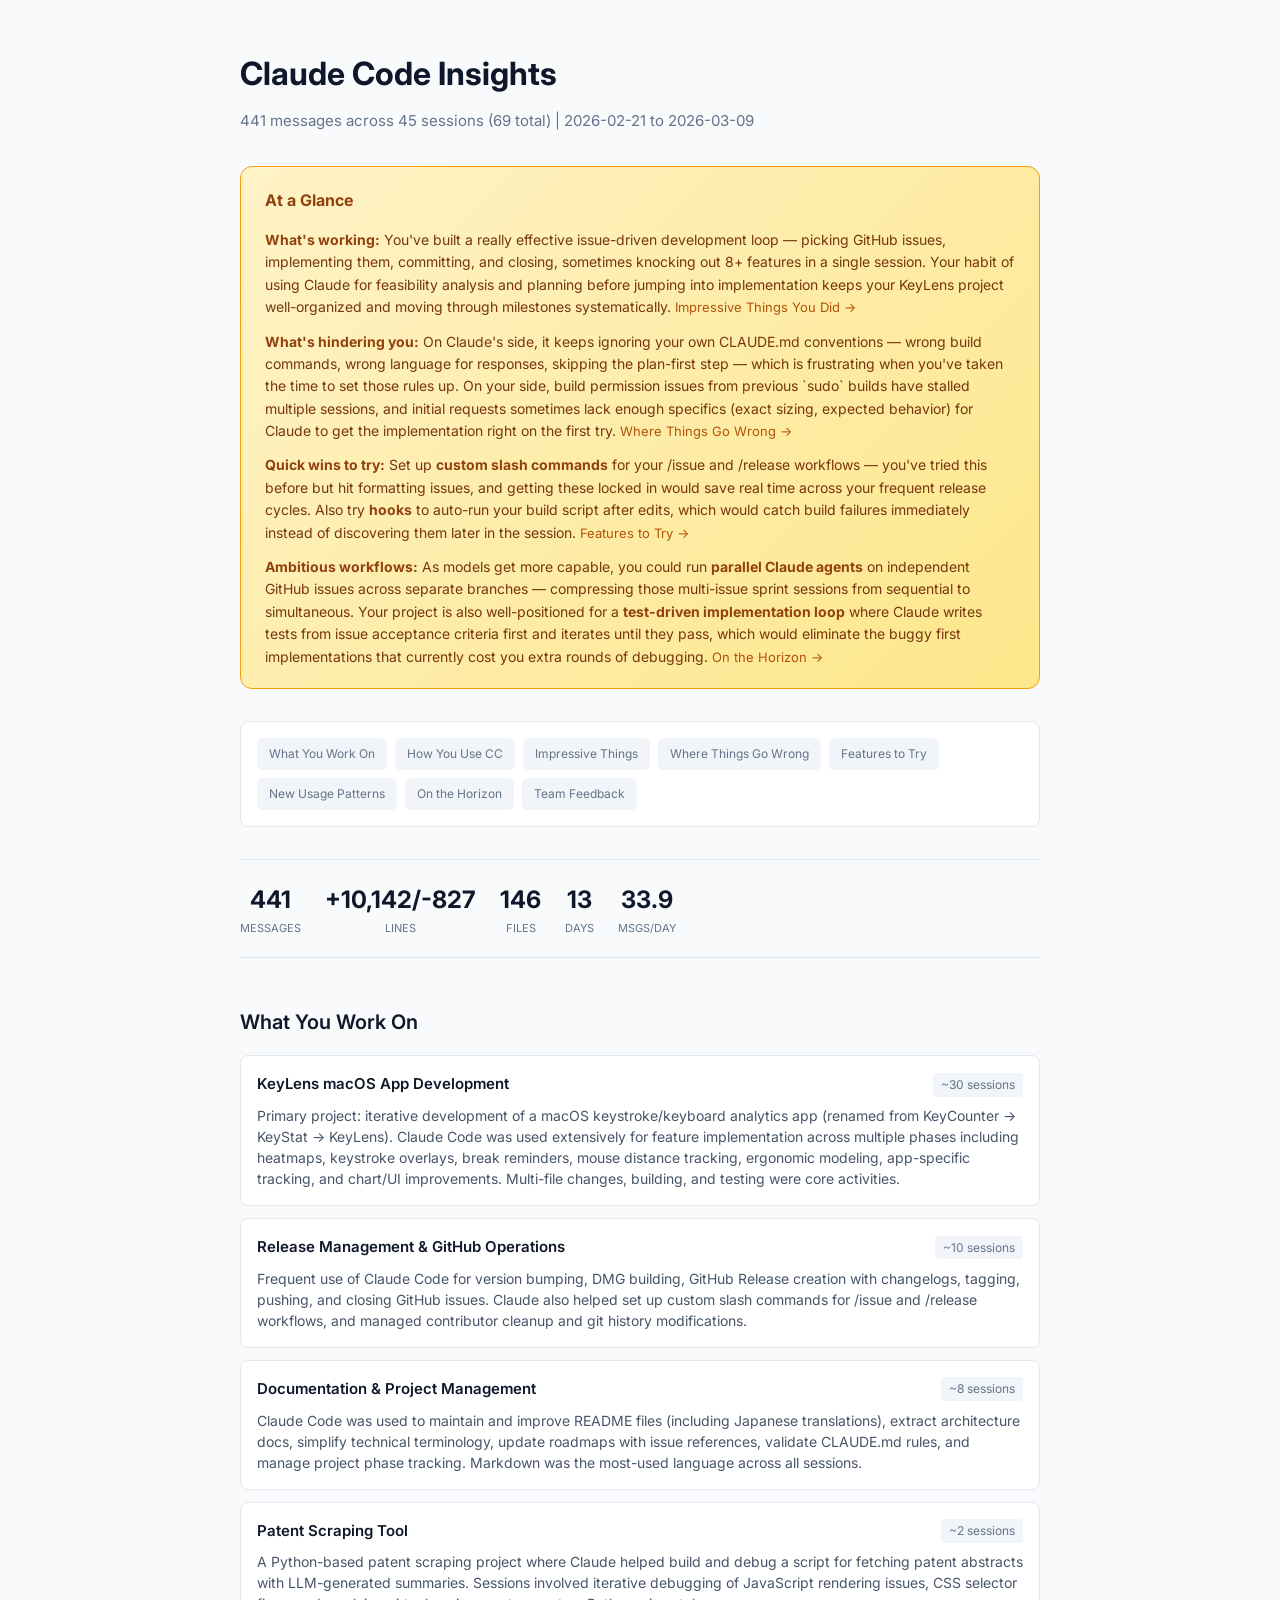
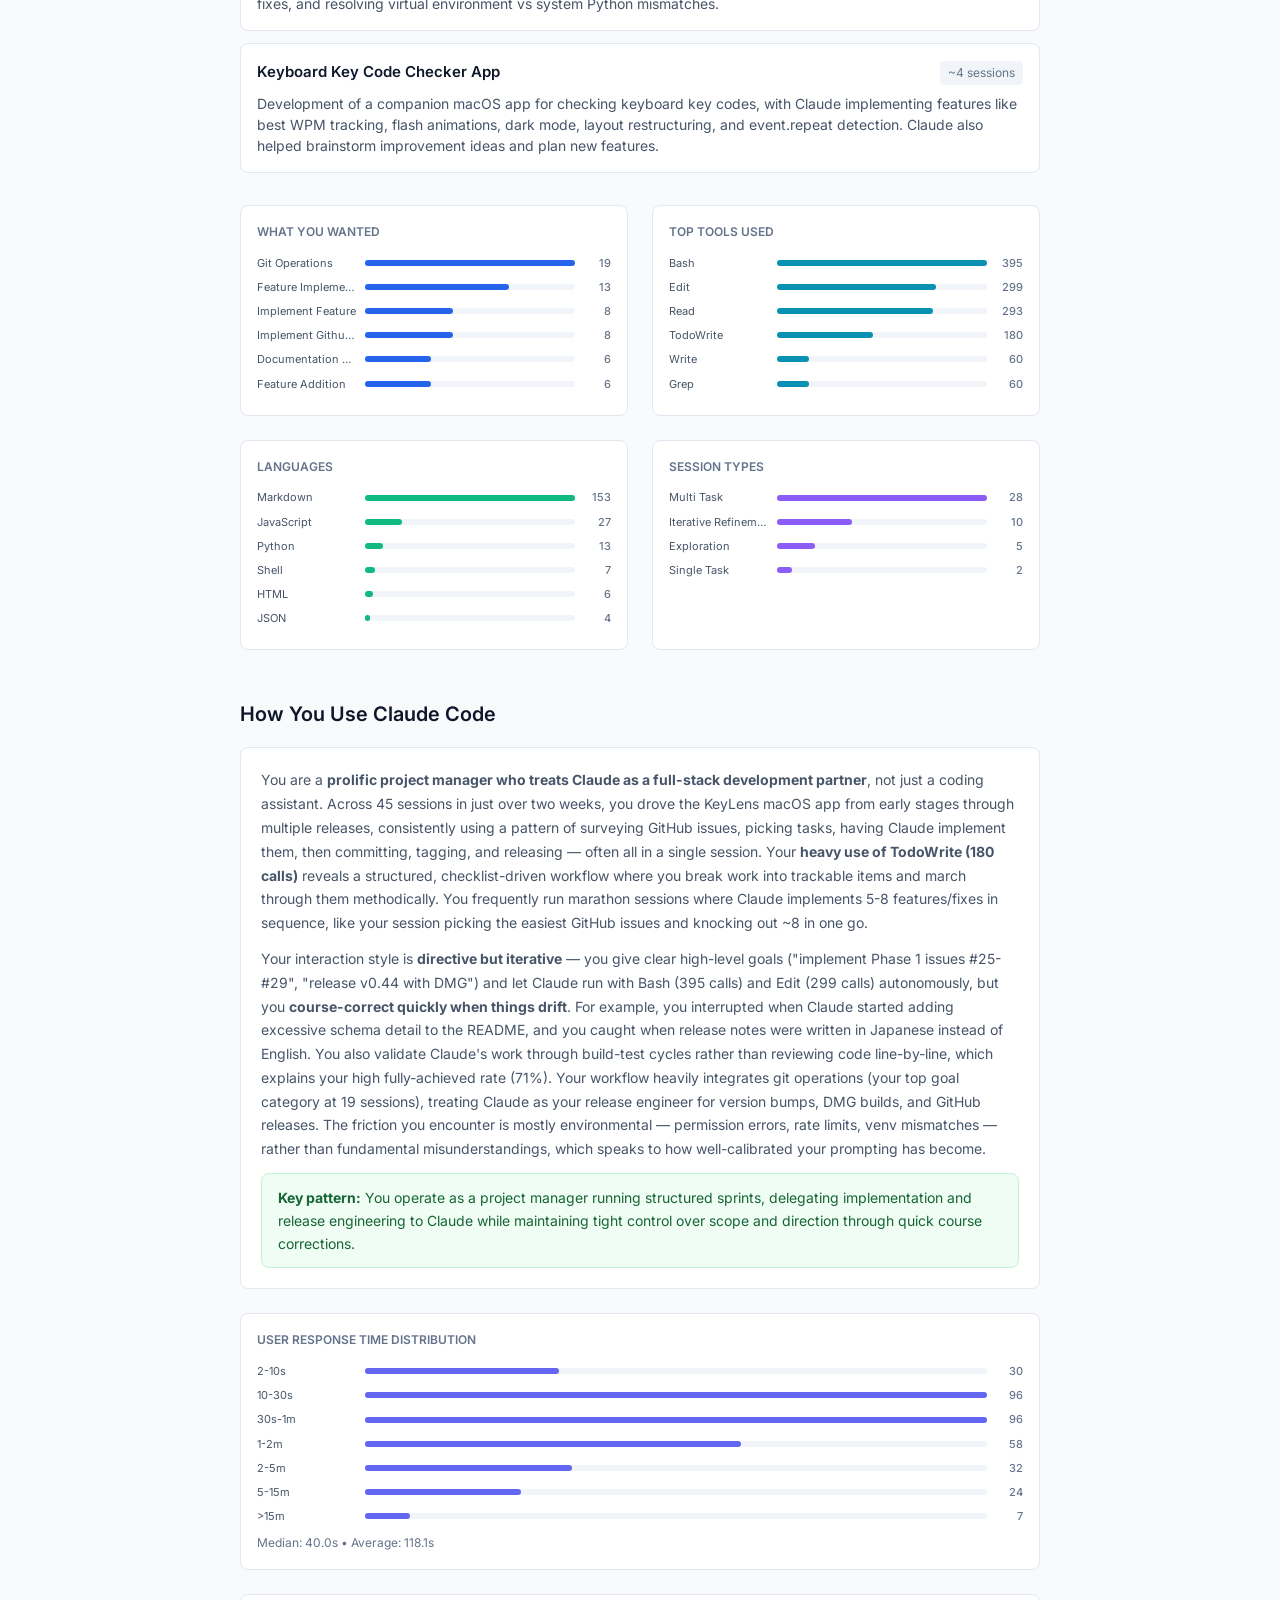
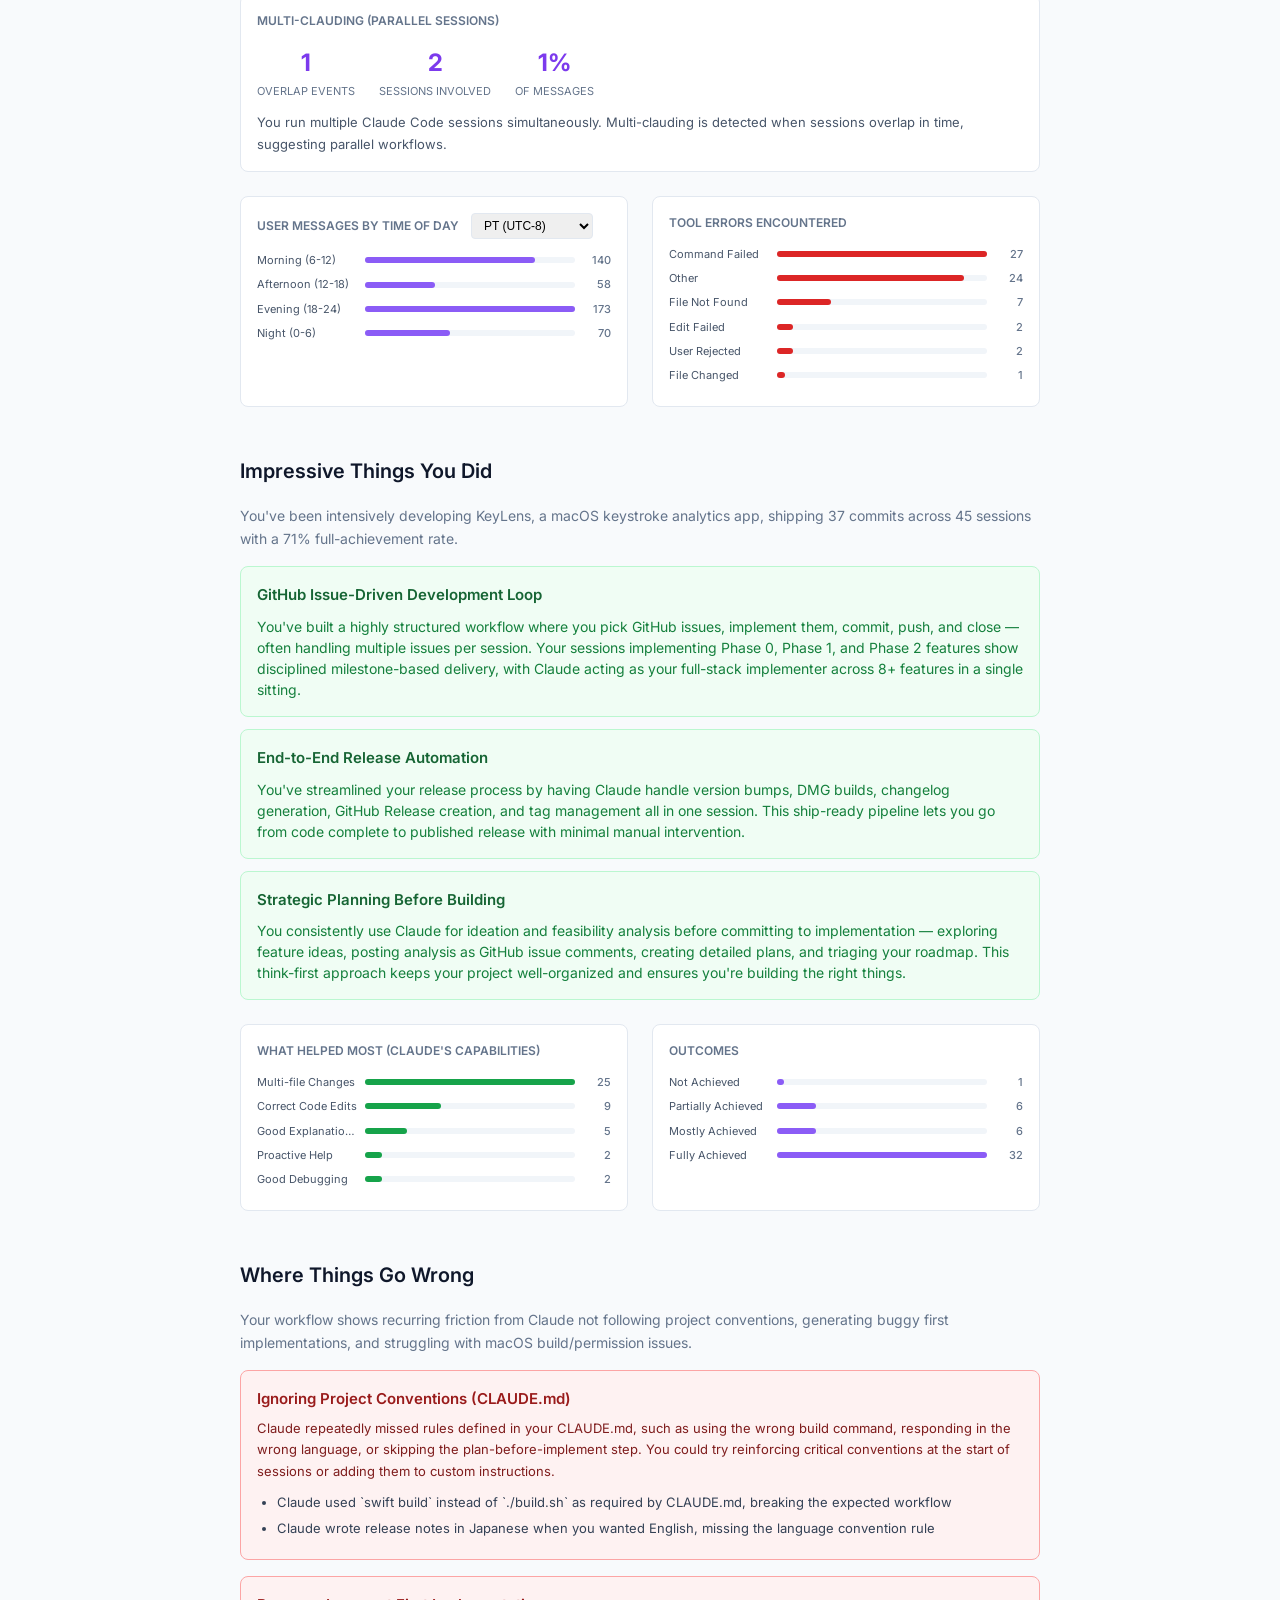
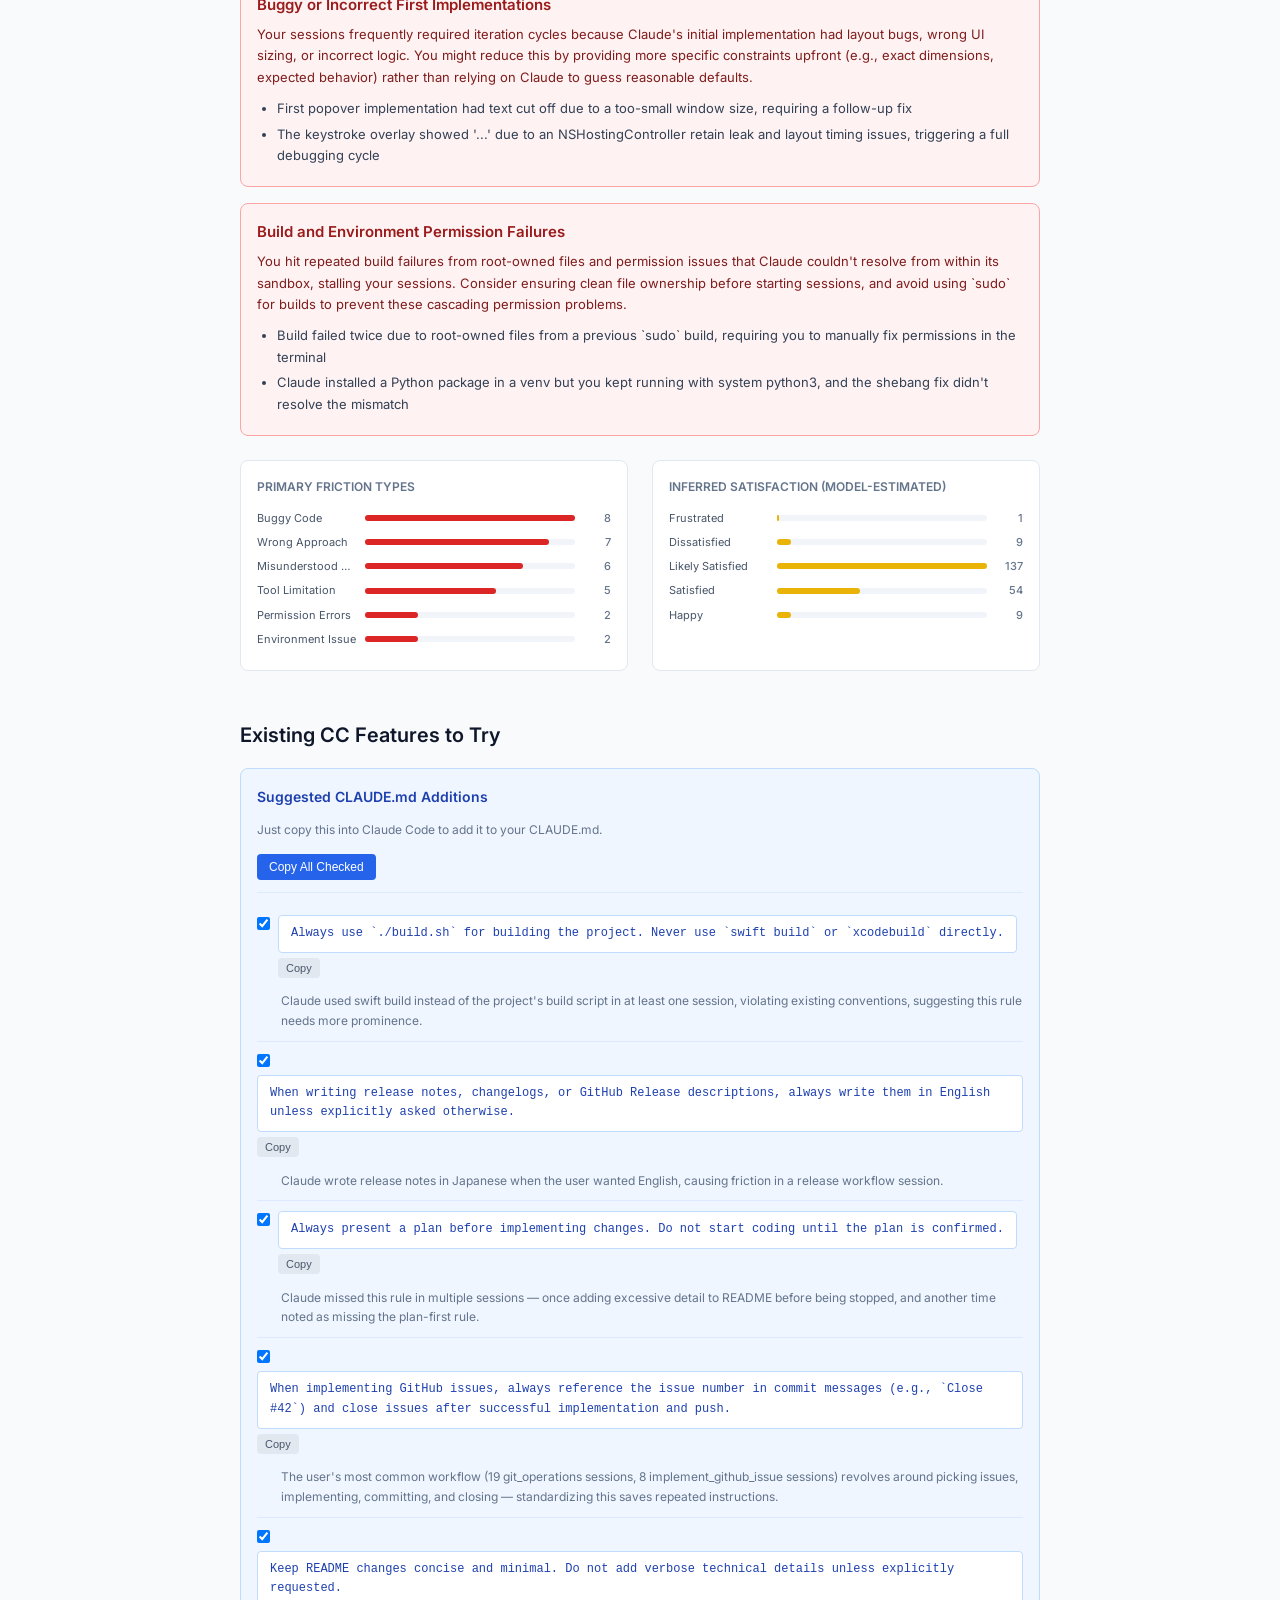
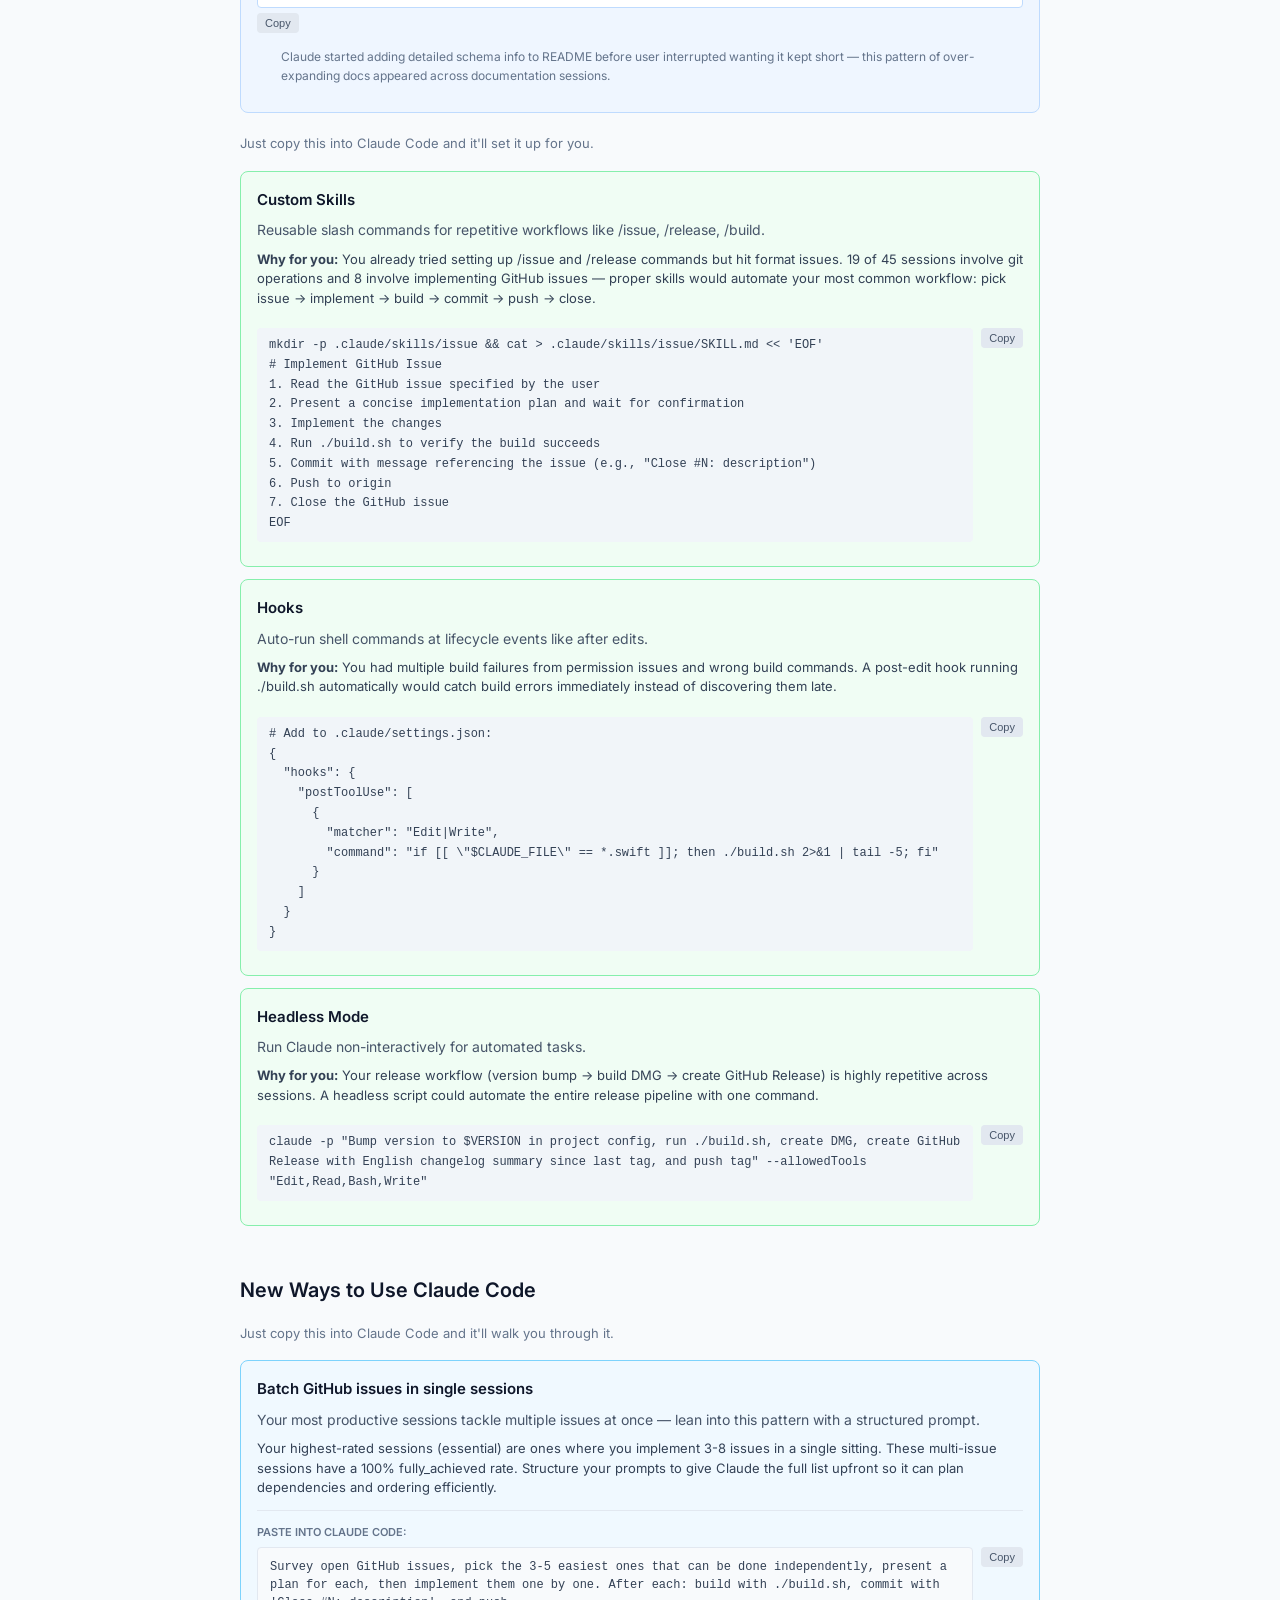
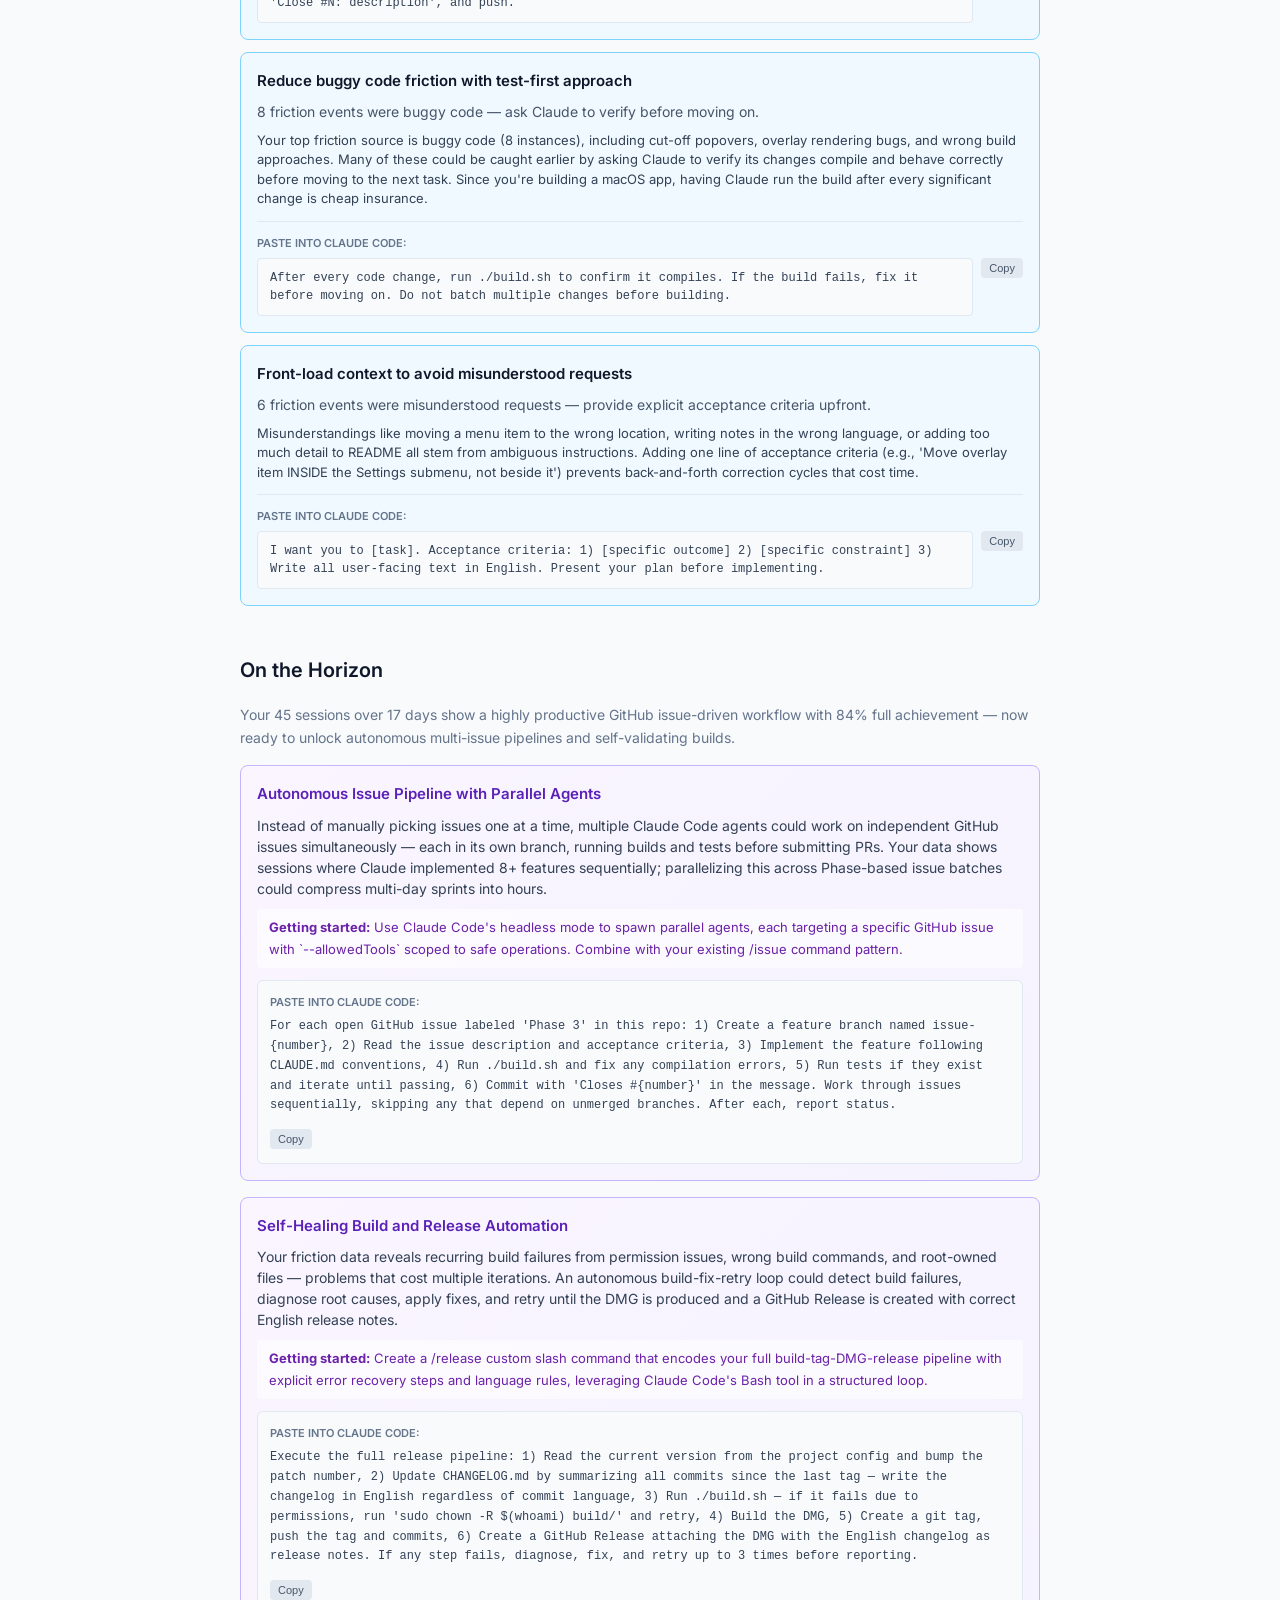
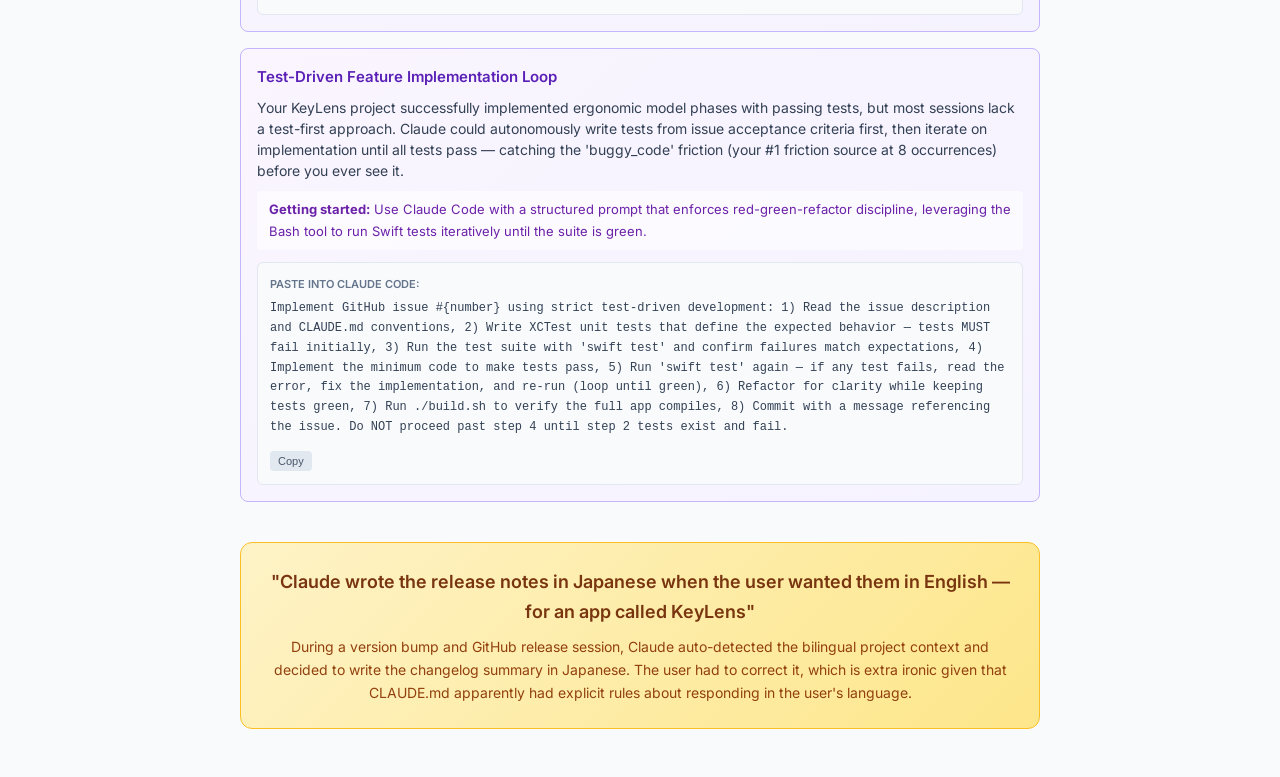
==== commit a1998b98: "docs: reorganize images into docs/images and add new documentation files" ====
--- a/docs/report.html
+++ b/docs/report.html
@@ -119,16 +119,16 @@
 <body>
   <div class="container">
     <h1>Claude Code Insights</h1>
-    <p class="subtitle">859 messages across 89 sessions (123 total) | 2026-02-21 to 2026-03-20</p>
+    <p class="subtitle">441 messages across 45 sessions (69 total) | 2026-02-21 to 2026-03-09</p>
 
     
     <div class="at-a-glance">
       <div class="glance-title">At a Glance</div>
       <div class="glance-sections">
-        <div class="glance-section"><strong>What's working:</strong> You&apos;ve built an impressive GitHub-driven development loop where Claude picks up issues, implements them, builds, commits, and closes — essentially a full-cycle dev partner for your KeyLens app. Your sessions are well-structured with clear task breakdowns, and you&apos;re shipping real releases (v0.55 through v0.61) end-to-end through Claude, including changelogs and announcements. <a href="#section-wins" class="see-more">Impressive Things You Did →</a></div>
-        <div class="glance-section"><strong>What's hindering you:</strong> On Claude&apos;s side, it frequently misreads the scope of what you&apos;re asking — modifying the wrong thing, claiming bugs are fixed when they aren&apos;t, or combining issues you wanted separate. On your side, chart and UI requests often go through multiple redesign rounds because the initial intent isn&apos;t fully specified, and your git/format preferences (like dmg.zip vs DMG) aren&apos;t always captured where Claude can reference them. <a href="#section-friction" class="see-more">Where Things Go Wrong →</a></div>
-        <div class="glance-section"><strong>Quick wins to try:</strong> Set up custom slash commands like `/release` and `/issue` to codify your release pipeline and issue implementation workflow — you attempted this once but it didn&apos;t stick, and it would eliminate repetitive setup each session. Also consider adding hooks to auto-run your build script after edits, so Claude can&apos;t claim something is fixed without proof. <a href="#section-features" class="see-more">Features to Try →</a></div>
-        <div class="glance-section"><strong>Ambitious workflows:</strong> As models get more capable, you should be ready for fully autonomous issue-to-PR pipelines where Claude picks an issue, branches, implements, builds, self-verifies, and opens a PR without your involvement. Your project is also a perfect candidate for parallel agents — spinning up multiple Claude instances to tackle independent issues simultaneously, turning a single-threaded workflow into sprint-style execution. <a href="#section-horizon" class="see-more">On the Horizon →</a></div>
+        <div class="glance-section"><strong>What's working:</strong> You've built a really effective issue-driven development loop — picking GitHub issues, implementing them, committing, and closing, sometimes knocking out 8+ features in a single session. Your habit of using Claude for feasibility analysis and planning before jumping into implementation keeps your KeyLens project well-organized and moving through milestones systematically. <a href="#section-wins" class="see-more">Impressive Things You Did →</a></div>
+        <div class="glance-section"><strong>What's hindering you:</strong> On Claude's side, it keeps ignoring your own CLAUDE.md conventions — wrong build commands, wrong language for responses, skipping the plan-first step — which is frustrating when you've taken the time to set those rules up. On your side, build permission issues from previous `sudo` builds have stalled multiple sessions, and initial requests sometimes lack enough specifics (exact sizing, expected behavior) for Claude to get the implementation right on the first try. <a href="#section-friction" class="see-more">Where Things Go Wrong →</a></div>
+        <div class="glance-section"><strong>Quick wins to try:</strong> Set up <strong>custom slash commands</strong> for your /issue and /release workflows — you've tried this before but hit formatting issues, and getting these locked in would save real time across your frequent release cycles. Also try <strong>hooks</strong> to auto-run your build script after edits, which would catch build failures immediately instead of discovering them later in the session. <a href="#section-features" class="see-more">Features to Try →</a></div>
+        <div class="glance-section"><strong>Ambitious workflows:</strong> As models get more capable, you could run <strong>parallel Claude agents</strong> on independent GitHub issues across separate branches — compressing those multi-issue sprint sessions from sequential to simultaneous. Your project is also well-positioned for a <strong>test-driven implementation loop</strong> where Claude writes tests from issue acceptance criteria first and iterates until they pass, which would eliminate the buggy first implementations that currently cost you extra rounds of debugging. <a href="#section-horizon" class="see-more">On the Horizon →</a></div>
       </div>
     </div>
     
@@ -145,11 +145,11 @@
     </nav>
 
     <div class="stats-row">
-      <div class="stat"><div class="stat-value">859</div><div class="stat-label">Messages</div></div>
-      <div class="stat"><div class="stat-value">+12,550/-1,092</div><div class="stat-label">Lines</div></div>
-      <div class="stat"><div class="stat-value">239</div><div class="stat-label">Files</div></div>
-      <div class="stat"><div class="stat-value">22</div><div class="stat-label">Days</div></div>
-      <div class="stat"><div class="stat-value">39</div><div class="stat-label">Msgs/Day</div></div>
+      <div class="stat"><div class="stat-value">441</div><div class="stat-label">Messages</div></div>
+      <div class="stat"><div class="stat-value">+10,142/-827</div><div class="stat-label">Lines</div></div>
+      <div class="stat"><div class="stat-value">146</div><div class="stat-label">Files</div></div>
+      <div class="stat"><div class="stat-value">13</div><div class="stat-label">Days</div></div>
+      <div class="stat"><div class="stat-value">33.9</div><div class="stat-label">Msgs/Day</div></div>
     </div>
 
     
@@ -159,41 +159,41 @@
         <div class="project-area">
           <div class="area-header">
             <span class="area-name">KeyLens macOS App Development</span>
-            <span class="area-count">~45 sessions</span>
-          </div>
-          <div class="area-desc">Primary development of KeyLens, a macOS keystroke/mouse analytics app built in Swift/SwiftUI. Claude Code implemented dozens of GitHub issues including chart features (bigram charts, IKI histograms, finger IKI, WPM), keyboard rendering, mouse tracking, overlay hotkeys, menu customization, and UI polish. Heavy use of multi-file edits, builds, and iterative debugging.</div>
+            <span class="area-count">~30 sessions</span>
+          </div>
+          <div class="area-desc">Primary project: iterative development of a macOS keystroke/keyboard analytics app (renamed from KeyCounter → KeyStat → KeyLens). Claude Code was used extensively for feature implementation across multiple phases including heatmaps, keystroke overlays, break reminders, mouse distance tracking, ergonomic modeling, app-specific tracking, and chart/UI improvements. Multi-file changes, building, and testing were core activities.</div>
         </div>
       
         <div class="project-area">
           <div class="area-header">
-            <span class="area-name">GitHub Issue &amp; Project Management</span>
-            <span class="area-count">~20 sessions</span>
-          </div>
-          <div class="area-desc">Creating, triaging, and managing GitHub issues for KeyLens, including batch issue creation, syncing roadmap docs with issue statuses, posting analysis comments, and prioritizing features across project phases. Claude was used to survey open issues, recommend priorities, and keep documentation aligned with development progress.</div>
+            <span class="area-name">Release Management &amp; GitHub Operations</span>
+            <span class="area-count">~10 sessions</span>
+          </div>
+          <div class="area-desc">Frequent use of Claude Code for version bumping, DMG building, GitHub Release creation with changelogs, tagging, pushing, and closing GitHub issues. Claude also helped set up custom slash commands for /issue and /release workflows, and managed contributor cleanup and git history modifications.</div>
         </div>
       
         <div class="project-area">
           <div class="area-header">
-            <span class="area-name">Release Pipeline &amp; Git Operations</span>
-            <span class="area-count">~15 sessions</span>
-          </div>
-          <div class="area-desc">Managing the full release workflow including version bumps, build scripts, DMG/zip packaging, GitHub release creation with changelogs, and branch/PR management. Claude handled git operations like merging, cherry-picking, conflict resolution, and branch cleanup, though occasional workflow errors (committing to main, format mismatches) required correction.</div>
+            <span class="area-name">Documentation &amp; Project Management</span>
+            <span class="area-count">~8 sessions</span>
+          </div>
+          <div class="area-desc">Claude Code was used to maintain and improve README files (including Japanese translations), extract architecture docs, simplify technical terminology, update roadmaps with issue references, validate CLAUDE.md rules, and manage project phase tracking. Markdown was the most-used language across all sessions.</div>
         </div>
       
         <div class="project-area">
           <div class="area-header">
-            <span class="area-name">Documentation &amp; Architecture</span>
-            <span class="area-count">~12 sessions</span>
-          </div>
-          <div class="area-desc">Maintaining and improving project documentation including CLAUDE.md, Architecture.md, README syncing, and development docs. Claude analyzed project structure, identified redundancies, restructured docs, updated architecture diagrams, and managed license changes (Apache 2.0 with badge).</div>
+            <span class="area-name">Patent Scraping Tool</span>
+            <span class="area-count">~2 sessions</span>
+          </div>
+          <div class="area-desc">A Python-based patent scraping project where Claude helped build and debug a script for fetching patent abstracts with LLM-generated summaries. Sessions involved iterative debugging of JavaScript rendering issues, CSS selector fixes, and resolving virtual environment vs system Python mismatches.</div>
         </div>
       
         <div class="project-area">
           <div class="area-header">
-            <span class="area-name">Data Architecture &amp; SQLite Migration</span>
-            <span class="area-count">~7 sessions</span>
-          </div>
-          <div class="area-desc">Migrating KeyLens from its existing data layer to SQLite/GRDB, implementing SQLite export functionality, and exploring new data analysis possibilities like mouse distance tracking and session detection. Claude investigated schemas, implemented the migration, wrote tests, and analyzed what metrics could be derived from collected data.</div>
+            <span class="area-name">Keyboard Key Code Checker App</span>
+            <span class="area-count">~4 sessions</span>
+          </div>
+          <div class="area-desc">Development of a companion macOS app for checking keyboard key codes, with Claude implementing features like best WPM tracking, flash animations, dark mode, layout restructuring, and event.repeat detection. Claude also helped brainstorm improvement ideas and plan new features.</div>
         </div>
       
     </div>
@@ -203,34 +203,34 @@
       <div class="chart-card">
         <div class="chart-title">What You Wanted</div>
         <div class="bar-row">
+        <div class="bar-label">Git Operations</div>
+        <div class="bar-track"><div class="bar-fill" style="width:100%;background:#2563eb"></div></div>
+        <div class="bar-value">19</div>
+      </div>
+<div class="bar-row">
+        <div class="bar-label">Feature Implementation</div>
+        <div class="bar-track"><div class="bar-fill" style="width:68.42105263157895%;background:#2563eb"></div></div>
+        <div class="bar-value">13</div>
+      </div>
+<div class="bar-row">
+        <div class="bar-label">Implement Feature</div>
+        <div class="bar-track"><div class="bar-fill" style="width:42.10526315789473%;background:#2563eb"></div></div>
+        <div class="bar-value">8</div>
+      </div>
+<div class="bar-row">
         <div class="bar-label">Implement Github Issue</div>
-        <div class="bar-track"><div class="bar-fill" style="width:100%;background:#2563eb"></div></div>
-        <div class="bar-value">29</div>
-      </div>
-<div class="bar-row">
-        <div class="bar-label">Git Operations</div>
-        <div class="bar-track"><div class="bar-fill" style="width:89.65517241379311%;background:#2563eb"></div></div>
-        <div class="bar-value">26</div>
-      </div>
-<div class="bar-row">
-        <div class="bar-label">Implement Feature</div>
-        <div class="bar-track"><div class="bar-fill" style="width:62.06896551724138%;background:#2563eb"></div></div>
-        <div class="bar-value">18</div>
-      </div>
-<div class="bar-row">
-        <div class="bar-label">Bug Fix</div>
-        <div class="bar-track"><div class="bar-fill" style="width:58.620689655172406%;background:#2563eb"></div></div>
-        <div class="bar-value">17</div>
-      </div>
-<div class="bar-row">
-        <div class="bar-label">Create Github Issue</div>
-        <div class="bar-track"><div class="bar-fill" style="width:51.724137931034484%;background:#2563eb"></div></div>
-        <div class="bar-value">15</div>
-      </div>
-<div class="bar-row">
-        <div class="bar-label">Feature Implementation</div>
-        <div class="bar-track"><div class="bar-fill" style="width:51.724137931034484%;background:#2563eb"></div></div>
-        <div class="bar-value">15</div>
+        <div class="bar-track"><div class="bar-fill" style="width:42.10526315789473%;background:#2563eb"></div></div>
+        <div class="bar-value">8</div>
+      </div>
+<div class="bar-row">
+        <div class="bar-label">Documentation Update</div>
+        <div class="bar-track"><div class="bar-fill" style="width:31.57894736842105%;background:#2563eb"></div></div>
+        <div class="bar-value">6</div>
+      </div>
+<div class="bar-row">
+        <div class="bar-label">Feature Addition</div>
+        <div class="bar-track"><div class="bar-fill" style="width:31.57894736842105%;background:#2563eb"></div></div>
+        <div class="bar-value">6</div>
       </div>
       </div>
       <div class="chart-card">
@@ -238,32 +238,32 @@
         <div class="bar-row">
         <div class="bar-label">Bash</div>
         <div class="bar-track"><div class="bar-fill" style="width:100%;background:#0891b2"></div></div>
-        <div class="bar-value">1028</div>
+        <div class="bar-value">395</div>
+      </div>
+<div class="bar-row">
+        <div class="bar-label">Edit</div>
+        <div class="bar-track"><div class="bar-fill" style="width:75.69620253164557%;background:#0891b2"></div></div>
+        <div class="bar-value">299</div>
       </div>
 <div class="bar-row">
         <div class="bar-label">Read</div>
-        <div class="bar-track"><div class="bar-fill" style="width:47.081712062256805%;background:#0891b2"></div></div>
-        <div class="bar-value">484</div>
-      </div>
-<div class="bar-row">
-        <div class="bar-label">Edit</div>
-        <div class="bar-track"><div class="bar-fill" style="width:44.260700389105054%;background:#0891b2"></div></div>
-        <div class="bar-value">455</div>
+        <div class="bar-track"><div class="bar-fill" style="width:74.17721518987341%;background:#0891b2"></div></div>
+        <div class="bar-value">293</div>
       </div>
 <div class="bar-row">
         <div class="bar-label">TodoWrite</div>
-        <div class="bar-track"><div class="bar-fill" style="width:19.64980544747082%;background:#0891b2"></div></div>
-        <div class="bar-value">202</div>
+        <div class="bar-track"><div class="bar-fill" style="width:45.56962025316456%;background:#0891b2"></div></div>
+        <div class="bar-value">180</div>
+      </div>
+<div class="bar-row">
+        <div class="bar-label">Write</div>
+        <div class="bar-track"><div class="bar-fill" style="width:15.18987341772152%;background:#0891b2"></div></div>
+        <div class="bar-value">60</div>
       </div>
 <div class="bar-row">
         <div class="bar-label">Grep</div>
-        <div class="bar-track"><div class="bar-fill" style="width:8.268482490272373%;background:#0891b2"></div></div>
-        <div class="bar-value">85</div>
-      </div>
-<div class="bar-row">
-        <div class="bar-label">Write</div>
-        <div class="bar-track"><div class="bar-fill" style="width:7.101167315175097%;background:#0891b2"></div></div>
-        <div class="bar-value">73</div>
+        <div class="bar-track"><div class="bar-fill" style="width:15.18987341772152%;background:#0891b2"></div></div>
+        <div class="bar-value">60</div>
       </div>
       </div>
     </div>
@@ -274,31 +274,31 @@
         <div class="bar-row">
         <div class="bar-label">Markdown</div>
         <div class="bar-track"><div class="bar-fill" style="width:100%;background:#10b981"></div></div>
-        <div class="bar-value">222</div>
+        <div class="bar-value">153</div>
       </div>
 <div class="bar-row">
         <div class="bar-label">JavaScript</div>
-        <div class="bar-track"><div class="bar-fill" style="width:12.162162162162163%;background:#10b981"></div></div>
+        <div class="bar-track"><div class="bar-fill" style="width:17.647058823529413%;background:#10b981"></div></div>
         <div class="bar-value">27</div>
       </div>
 <div class="bar-row">
         <div class="bar-label">Python</div>
-        <div class="bar-track"><div class="bar-fill" style="width:5.8558558558558556%;background:#10b981"></div></div>
+        <div class="bar-track"><div class="bar-fill" style="width:8.49673202614379%;background:#10b981"></div></div>
         <div class="bar-value">13</div>
       </div>
 <div class="bar-row">
+        <div class="bar-label">Shell</div>
+        <div class="bar-track"><div class="bar-fill" style="width:4.57516339869281%;background:#10b981"></div></div>
+        <div class="bar-value">7</div>
+      </div>
+<div class="bar-row">
         <div class="bar-label">HTML</div>
-        <div class="bar-track"><div class="bar-fill" style="width:3.153153153153153%;background:#10b981"></div></div>
-        <div class="bar-value">7</div>
-      </div>
-<div class="bar-row">
-        <div class="bar-label">Shell</div>
-        <div class="bar-track"><div class="bar-fill" style="width:3.153153153153153%;background:#10b981"></div></div>
-        <div class="bar-value">7</div>
+        <div class="bar-track"><div class="bar-fill" style="width:3.9215686274509802%;background:#10b981"></div></div>
+        <div class="bar-value">6</div>
       </div>
 <div class="bar-row">
         <div class="bar-label">JSON</div>
-        <div class="bar-track"><div class="bar-fill" style="width:1.8018018018018018%;background:#10b981"></div></div>
+        <div class="bar-track"><div class="bar-fill" style="width:2.6143790849673203%;background:#10b981"></div></div>
         <div class="bar-value">4</div>
       </div>
       </div>
@@ -307,27 +307,22 @@
         <div class="bar-row">
         <div class="bar-label">Multi Task</div>
         <div class="bar-track"><div class="bar-fill" style="width:100%;background:#8b5cf6"></div></div>
-        <div class="bar-value">60</div>
+        <div class="bar-value">28</div>
+      </div>
+<div class="bar-row">
+        <div class="bar-label">Iterative Refinement</div>
+        <div class="bar-track"><div class="bar-fill" style="width:35.714285714285715%;background:#8b5cf6"></div></div>
+        <div class="bar-value">10</div>
+      </div>
+<div class="bar-row">
+        <div class="bar-label">Exploration</div>
+        <div class="bar-track"><div class="bar-fill" style="width:17.857142857142858%;background:#8b5cf6"></div></div>
+        <div class="bar-value">5</div>
       </div>
 <div class="bar-row">
         <div class="bar-label">Single Task</div>
-        <div class="bar-track"><div class="bar-fill" style="width:18.333333333333332%;background:#8b5cf6"></div></div>
-        <div class="bar-value">11</div>
-      </div>
-<div class="bar-row">
-        <div class="bar-label">Iterative Refinement</div>
-        <div class="bar-track"><div class="bar-fill" style="width:18.333333333333332%;background:#8b5cf6"></div></div>
-        <div class="bar-value">11</div>
-      </div>
-<div class="bar-row">
-        <div class="bar-label">Exploration</div>
-        <div class="bar-track"><div class="bar-fill" style="width:10%;background:#8b5cf6"></div></div>
-        <div class="bar-value">6</div>
-      </div>
-<div class="bar-row">
-        <div class="bar-label">Quick Question</div>
-        <div class="bar-track"><div class="bar-fill" style="width:1.6666666666666667%;background:#8b5cf6"></div></div>
-        <div class="bar-value">1</div>
+        <div class="bar-track"><div class="bar-fill" style="width:7.142857142857142%;background:#8b5cf6"></div></div>
+        <div class="bar-value">2</div>
       </div>
       </div>
     </div>
@@ -335,9 +330,9 @@
     
     <h2 id="section-usage">How You Use Claude Code</h2>
     <div class="narrative">
-      <p>You are a <strong>prolific, issue-driven developer</strong> who uses Claude Code as a full-stack development partner for your macOS app KeyLens. Across 89 sessions in a single month, you&apos;ve established a highly productive workflow centered around GitHub issues — picking them, implementing them, creating new ones, and closing them. Your typical session involves pointing Claude at a GitHub issue number and letting it handle the full cycle: <strong>reading the issue, editing multiple Swift files, building, committing, pushing, and closing the issue</strong>. With 202 TodoWrite calls and 48 multi-file change successes, you clearly trust Claude to orchestrate complex, multi-step tasks autonomously. Your 70 commits across 308 hours show you&apos;re shipping constantly, often bundling several features into a session and capping it off with a release pipeline.</p>
-<p>Your interaction style is <strong>iterative but delegation-heavy</strong>. You don&apos;t write detailed upfront specs — instead you point Claude at an issue and let it run, course-correcting when it goes wrong. The friction data reveals a telling pattern: misunderstood requests (19 instances) and wrong approaches (17 instances) are your most common issues, but you handle them quickly with brief corrections rather than lengthy explanations. For example, when Claude modified `topKeys()` filtering instead of just removing a UI row, you corrected it twice and moved on. When a chart fix was claimed done but wasn&apos;t, you simply sent a screenshot. You&apos;re <strong>tolerant of mistakes but expect fast recovery</strong>, and your 90%+ satisfaction rate confirms Claude mostly delivers. You also use Claude for non-coding tasks like syncing roadmap docs, creating GitHub issue comments with analysis, drafting X posts, and managing git operations — treating it as a true project co-pilot rather than just a code editor.</p>
-      <div class="key-insight"><strong>Key pattern:</strong> You operate as an issue-driven project manager who delegates full implementation cycles to Claude, steering with brief corrections rather than detailed specifications.</div>
+      <p>You are a <strong>prolific project manager who treats Claude as a full-stack development partner</strong>, not just a coding assistant. Across 45 sessions in just over two weeks, you drove the KeyLens macOS app from early stages through multiple releases, consistently using a pattern of surveying GitHub issues, picking tasks, having Claude implement them, then committing, tagging, and releasing — often all in a single session. Your <strong>heavy use of TodoWrite (180 calls)</strong> reveals a structured, checklist-driven workflow where you break work into trackable items and march through them methodically. You frequently run marathon sessions where Claude implements 5-8 features/fixes in sequence, like your session picking the easiest GitHub issues and knocking out ~8 in one go.</p>
+<p>Your interaction style is <strong>directive but iterative</strong> — you give clear high-level goals (&quot;implement Phase 1 issues #25-#29&quot;, &quot;release v0.44 with DMG&quot;) and let Claude run with Bash (395 calls) and Edit (299 calls) autonomously, but you <strong>course-correct quickly when things drift</strong>. For example, you interrupted when Claude started adding excessive schema detail to the README, and you caught when release notes were written in Japanese instead of English. You also validate Claude's work through build-test cycles rather than reviewing code line-by-line, which explains your high fully-achieved rate (71%). Your workflow heavily integrates git operations (your top goal category at 19 sessions), treating Claude as your release engineer for version bumps, DMG builds, and GitHub releases. The friction you encounter is mostly environmental — permission errors, rate limits, venv mismatches — rather than fundamental misunderstandings, which speaks to how well-calibrated your prompting has become.</p>
+      <div class="key-insight"><strong>Key pattern:</strong> You operate as a project manager running structured sprints, delegating implementation and release engineering to Claude while maintaining tight control over scope and direction through quick course corrections.</div>
     </div>
     
 
@@ -346,41 +341,41 @@
       <div class="chart-title">User Response Time Distribution</div>
       <div class="bar-row">
         <div class="bar-label">2-10s</div>
-        <div class="bar-track"><div class="bar-fill" style="width:38.18181818181819%;background:#6366f1"></div></div>
-        <div class="bar-value">63</div>
+        <div class="bar-track"><div class="bar-fill" style="width:31.25%;background:#6366f1"></div></div>
+        <div class="bar-value">30</div>
       </div>
 <div class="bar-row">
         <div class="bar-label">10-30s</div>
         <div class="bar-track"><div class="bar-fill" style="width:100%;background:#6366f1"></div></div>
-        <div class="bar-value">165</div>
+        <div class="bar-value">96</div>
       </div>
 <div class="bar-row">
         <div class="bar-label">30s-1m</div>
-        <div class="bar-track"><div class="bar-fill" style="width:90.9090909090909%;background:#6366f1"></div></div>
-        <div class="bar-value">150</div>
+        <div class="bar-track"><div class="bar-fill" style="width:100%;background:#6366f1"></div></div>
+        <div class="bar-value">96</div>
       </div>
 <div class="bar-row">
         <div class="bar-label">1-2m</div>
-        <div class="bar-track"><div class="bar-fill" style="width:69.6969696969697%;background:#6366f1"></div></div>
-        <div class="bar-value">115</div>
+        <div class="bar-track"><div class="bar-fill" style="width:60.416666666666664%;background:#6366f1"></div></div>
+        <div class="bar-value">58</div>
       </div>
 <div class="bar-row">
         <div class="bar-label">2-5m</div>
-        <div class="bar-track"><div class="bar-fill" style="width:47.27272727272727%;background:#6366f1"></div></div>
-        <div class="bar-value">78</div>
+        <div class="bar-track"><div class="bar-fill" style="width:33.33333333333333%;background:#6366f1"></div></div>
+        <div class="bar-value">32</div>
       </div>
 <div class="bar-row">
         <div class="bar-label">5-15m</div>
-        <div class="bar-track"><div class="bar-fill" style="width:35.15151515151515%;background:#6366f1"></div></div>
-        <div class="bar-value">58</div>
+        <div class="bar-track"><div class="bar-fill" style="width:25%;background:#6366f1"></div></div>
+        <div class="bar-value">24</div>
       </div>
 <div class="bar-row">
         <div class="bar-label">>15m</div>
-        <div class="bar-track"><div class="bar-fill" style="width:15.757575757575756%;background:#6366f1"></div></div>
-        <div class="bar-value">26</div>
+        <div class="bar-track"><div class="bar-fill" style="width:7.291666666666667%;background:#6366f1"></div></div>
+        <div class="bar-value">7</div>
       </div>
       <div style="font-size: 12px; color: #64748b; margin-top: 8px;">
-        Median: 46.4s &bull; Average: 160.1s
+        Median: 40.0s &bull; Average: 118.1s
       </div>
     </div>
 
@@ -390,15 +385,15 @@
       
         <div style="display: flex; gap: 24px; margin: 12px 0;">
           <div style="text-align: center;">
-            <div style="font-size: 24px; font-weight: 700; color: #7c3aed;">9</div>
+            <div style="font-size: 24px; font-weight: 700; color: #7c3aed;">1</div>
             <div style="font-size: 11px; color: #64748b; text-transform: uppercase;">Overlap Events</div>
           </div>
           <div style="text-align: center;">
-            <div style="font-size: 24px; font-weight: 700; color: #7c3aed;">15</div>
+            <div style="font-size: 24px; font-weight: 700; color: #7c3aed;">2</div>
             <div style="font-size: 11px; color: #64748b; text-transform: uppercase;">Sessions Involved</div>
           </div>
           <div style="text-align: center;">
-            <div style="font-size: 24px; font-weight: 700; color: #7c3aed;">6%</div>
+            <div style="font-size: 24px; font-weight: 700; color: #7c3aed;">1%</div>
             <div style="font-size: 11px; color: #64748b; text-transform: uppercase;">Of Messages</div>
           </div>
         </div>
@@ -427,26 +422,26 @@
         <div id="hour-histogram">
       <div class="bar-row">
         <div class="bar-label">Morning (6-12)</div>
-        <div class="bar-track"><div class="bar-fill" style="width:56.39810426540285%;background:#8b5cf6"></div></div>
-        <div class="bar-value">238</div>
+        <div class="bar-track"><div class="bar-fill" style="width:80.92485549132948%;background:#8b5cf6"></div></div>
+        <div class="bar-value">140</div>
       </div>
 
       <div class="bar-row">
         <div class="bar-label">Afternoon (12-18)</div>
-        <div class="bar-track"><div class="bar-fill" style="width:16.350710900473935%;background:#8b5cf6"></div></div>
-        <div class="bar-value">69</div>
+        <div class="bar-track"><div class="bar-fill" style="width:33.52601156069364%;background:#8b5cf6"></div></div>
+        <div class="bar-value">58</div>
       </div>
 
       <div class="bar-row">
         <div class="bar-label">Evening (18-24)</div>
         <div class="bar-track"><div class="bar-fill" style="width:100%;background:#8b5cf6"></div></div>
-        <div class="bar-value">422</div>
+        <div class="bar-value">173</div>
       </div>
 
       <div class="bar-row">
         <div class="bar-label">Night (0-6)</div>
-        <div class="bar-track"><div class="bar-fill" style="width:30.80568720379147%;background:#8b5cf6"></div></div>
-        <div class="bar-value">130</div>
+        <div class="bar-track"><div class="bar-fill" style="width:40.46242774566474%;background:#8b5cf6"></div></div>
+        <div class="bar-value">70</div>
       </div></div>
       </div>
       <div class="chart-card">
@@ -454,54 +449,54 @@
         <div class="bar-row">
         <div class="bar-label">Command Failed</div>
         <div class="bar-track"><div class="bar-fill" style="width:100%;background:#dc2626"></div></div>
-        <div class="bar-value">54</div>
+        <div class="bar-value">27</div>
       </div>
 <div class="bar-row">
         <div class="bar-label">Other</div>
-        <div class="bar-track"><div class="bar-fill" style="width:74.07407407407408%;background:#dc2626"></div></div>
-        <div class="bar-value">40</div>
+        <div class="bar-track"><div class="bar-fill" style="width:88.88888888888889%;background:#dc2626"></div></div>
+        <div class="bar-value">24</div>
       </div>
 <div class="bar-row">
         <div class="bar-label">File Not Found</div>
-        <div class="bar-track"><div class="bar-fill" style="width:12.962962962962962%;background:#dc2626"></div></div>
+        <div class="bar-track"><div class="bar-fill" style="width:25.925925925925924%;background:#dc2626"></div></div>
         <div class="bar-value">7</div>
       </div>
 <div class="bar-row">
+        <div class="bar-label">Edit Failed</div>
+        <div class="bar-track"><div class="bar-fill" style="width:7.4074074074074066%;background:#dc2626"></div></div>
+        <div class="bar-value">2</div>
+      </div>
+<div class="bar-row">
         <div class="bar-label">User Rejected</div>
-        <div class="bar-track"><div class="bar-fill" style="width:9.25925925925926%;background:#dc2626"></div></div>
-        <div class="bar-value">5</div>
+        <div class="bar-track"><div class="bar-fill" style="width:7.4074074074074066%;background:#dc2626"></div></div>
+        <div class="bar-value">2</div>
       </div>
 <div class="bar-row">
         <div class="bar-label">File Changed</div>
-        <div class="bar-track"><div class="bar-fill" style="width:7.4074074074074066%;background:#dc2626"></div></div>
-        <div class="bar-value">4</div>
-      </div>
-<div class="bar-row">
-        <div class="bar-label">Edit Failed</div>
-        <div class="bar-track"><div class="bar-fill" style="width:5.555555555555555%;background:#dc2626"></div></div>
-        <div class="bar-value">3</div>
+        <div class="bar-track"><div class="bar-fill" style="width:3.7037037037037033%;background:#dc2626"></div></div>
+        <div class="bar-value">1</div>
       </div>
       </div>
     </div>
 
     
     <h2 id="section-wins">Impressive Things You Did</h2>
-    <p class="section-intro">You&apos;ve had an exceptionally productive month with Claude Code across 89 sessions on your KeyLens macOS app, achieving full or mostly-achieved outcomes in 90% of sessions with a remarkably high satisfaction rate.</p>
+    <p class="section-intro">You've been intensively developing KeyLens, a macOS keystroke analytics app, shipping 37 commits across 45 sessions with a 71% full-achievement rate.</p>
     <div class="big-wins">
       
         <div class="big-win">
-          <div class="big-win-title">GitHub-Driven Development Pipeline</div>
-          <div class="big-win-desc">You&apos;ve built a highly effective workflow where you use Claude to triage GitHub issues, pick the next one to implement, code the solution, build, commit, push, and close the issue — all within a single session. With 29 sessions focused on implementing GitHub issues and 70 commits produced, you&apos;re treating Claude as a full-cycle development partner rather than just a code assistant.</div>
-        </div>
-      
-        <div class="big-win">
-          <div class="big-win-title">Structured Task Management with TodoWrite</div>
-          <div class="big-win-desc">Your heavy use of TodoWrite (202 invocations) shows you&apos;re effectively breaking complex sessions into tracked subtasks. This is especially evident in your multi-feature sessions where you implement several issues, manage releases, and update documentation all in one sitting — keeping everything organized and on track.</div>
+          <div class="big-win-title">GitHub Issue-Driven Development Loop</div>
+          <div class="big-win-desc">You've built a highly structured workflow where you pick GitHub issues, implement them, commit, push, and close — often handling multiple issues per session. Your sessions implementing Phase 0, Phase 1, and Phase 2 features show disciplined milestone-based delivery, with Claude acting as your full-stack implementer across 8+ features in a single sitting.</div>
         </div>
       
         <div class="big-win">
           <div class="big-win-title">End-to-End Release Automation</div>
-          <div class="big-win-desc">You&apos;ve developed a smooth release pipeline where Claude handles version bumps, DMG builds, GitHub releases with changelog summaries, and even drafting X posts for announcements. Shipping multiple KeyLens releases (v0.55 through v0.61) this way shows you&apos;ve turned Claude into a reliable release engineering tool.</div>
+          <div class="big-win-desc">You've streamlined your release process by having Claude handle version bumps, DMG builds, changelog generation, GitHub Release creation, and tag management all in one session. This ship-ready pipeline lets you go from code complete to published release with minimal manual intervention.</div>
+        </div>
+      
+        <div class="big-win">
+          <div class="big-win-title">Strategic Planning Before Building</div>
+          <div class="big-win-desc">You consistently use Claude for ideation and feasibility analysis before committing to implementation — exploring feature ideas, posting analysis as GitHub issue comments, creating detailed plans, and triaging your roadmap. This think-first approach keeps your project well-organized and ensures you're building the right things.</div>
         </div>
       
     </div>
@@ -513,80 +508,75 @@
         <div class="bar-row">
         <div class="bar-label">Multi-file Changes</div>
         <div class="bar-track"><div class="bar-fill" style="width:100%;background:#16a34a"></div></div>
-        <div class="bar-value">48</div>
+        <div class="bar-value">25</div>
       </div>
 <div class="bar-row">
         <div class="bar-label">Correct Code Edits</div>
-        <div class="bar-track"><div class="bar-fill" style="width:43.75%;background:#16a34a"></div></div>
-        <div class="bar-value">21</div>
+        <div class="bar-track"><div class="bar-fill" style="width:36%;background:#16a34a"></div></div>
+        <div class="bar-value">9</div>
       </div>
 <div class="bar-row">
         <div class="bar-label">Good Explanations</div>
-        <div class="bar-track"><div class="bar-fill" style="width:20.833333333333336%;background:#16a34a"></div></div>
-        <div class="bar-value">10</div>
+        <div class="bar-track"><div class="bar-fill" style="width:20%;background:#16a34a"></div></div>
+        <div class="bar-value">5</div>
+      </div>
+<div class="bar-row">
+        <div class="bar-label">Proactive Help</div>
+        <div class="bar-track"><div class="bar-fill" style="width:8%;background:#16a34a"></div></div>
+        <div class="bar-value">2</div>
       </div>
 <div class="bar-row">
         <div class="bar-label">Good Debugging</div>
-        <div class="bar-track"><div class="bar-fill" style="width:8.333333333333332%;background:#16a34a"></div></div>
-        <div class="bar-value">4</div>
-      </div>
-<div class="bar-row">
-        <div class="bar-label">Proactive Help</div>
-        <div class="bar-track"><div class="bar-fill" style="width:6.25%;background:#16a34a"></div></div>
-        <div class="bar-value">3</div>
-      </div>
-<div class="bar-row">
-        <div class="bar-label">Fast/Accurate Search</div>
-        <div class="bar-track"><div class="bar-fill" style="width:2.083333333333333%;background:#16a34a"></div></div>
-        <div class="bar-value">1</div>
+        <div class="bar-track"><div class="bar-fill" style="width:8%;background:#16a34a"></div></div>
+        <div class="bar-value">2</div>
       </div>
       </div>
       <div class="chart-card">
         <div class="chart-title">Outcomes</div>
         <div class="bar-row">
         <div class="bar-label">Not Achieved</div>
-        <div class="bar-track"><div class="bar-fill" style="width:1.7543859649122806%;background:#8b5cf6"></div></div>
+        <div class="bar-track"><div class="bar-fill" style="width:3.125%;background:#8b5cf6"></div></div>
         <div class="bar-value">1</div>
       </div>
 <div class="bar-row">
         <div class="bar-label">Partially Achieved</div>
-        <div class="bar-track"><div class="bar-fill" style="width:14.035087719298245%;background:#8b5cf6"></div></div>
-        <div class="bar-value">8</div>
+        <div class="bar-track"><div class="bar-fill" style="width:18.75%;background:#8b5cf6"></div></div>
+        <div class="bar-value">6</div>
       </div>
 <div class="bar-row">
         <div class="bar-label">Mostly Achieved</div>
-        <div class="bar-track"><div class="bar-fill" style="width:40.35087719298245%;background:#8b5cf6"></div></div>
-        <div class="bar-value">23</div>
+        <div class="bar-track"><div class="bar-fill" style="width:18.75%;background:#8b5cf6"></div></div>
+        <div class="bar-value">6</div>
       </div>
 <div class="bar-row">
         <div class="bar-label">Fully Achieved</div>
         <div class="bar-track"><div class="bar-fill" style="width:100%;background:#8b5cf6"></div></div>
-        <div class="bar-value">57</div>
+        <div class="bar-value">32</div>
       </div>
       </div>
     </div>
 
     
     <h2 id="section-friction">Where Things Go Wrong</h2>
-    <p class="section-intro">Your main friction points revolve around Claude misunderstanding your intent on first attempt, producing incorrect fixes it claims are done, and not following your preferred workflows autonomously.</p>
+    <p class="section-intro">Your workflow shows recurring friction from Claude not following project conventions, generating buggy first implementations, and struggling with macOS build/permission issues.</p>
     <div class="friction-categories">
       
         <div class="friction-category">
-          <div class="friction-title">Misunderstood Requirements Leading to Rework</div>
-          <div class="friction-desc">Claude frequently misinterprets the scope or intent of your requests, forcing you to correct it multiple times. Being more specific upfront about what should and shouldn&apos;t change—or referencing the exact UI element/code location—can reduce these back-and-forth cycles.</div>
-          <ul class="friction-examples"><li>Claude misunderstood issue #162, modifying topKeys() filtering instead of just removing the Delete stat row, requiring you to correct it twice before it got the right scope</li><li>Claude initially designed the mouse/keyboard chart with dual bars and mismatched scales, requiring you to go through multiple iterations (normalization, then ratio line, then axis label fixes) to get what you wanted</li></ul>
+          <div class="friction-title">Ignoring Project Conventions (CLAUDE.md)</div>
+          <div class="friction-desc">Claude repeatedly missed rules defined in your CLAUDE.md, such as using the wrong build command, responding in the wrong language, or skipping the plan-before-implement step. You could try reinforcing critical conventions at the start of sessions or adding them to custom instructions.</div>
+          <ul class="friction-examples"><li>Claude used `swift build` instead of `./build.sh` as required by CLAUDE.md, breaking the expected workflow</li><li>Claude wrote release notes in Japanese when you wanted English, missing the language convention rule</li></ul>
         </div>
       
         <div class="friction-category">
-          <div class="friction-title">False Completion Claims on Bug Fixes</div>
-          <div class="friction-desc">Claude sometimes claims a fix is done when it isn&apos;t actually resolved, wasting your time verifying and re-requesting. You may want to ask Claude to show proof of the fix (build output, test results, or screenshots) before accepting completion.</div>
-          <ul class="friction-examples"><li>Chart X-axis label fix (#157) was claimed fixed but wasn&apos;t actually resolved until you pointed out it was still broken with a screenshot</li><li>Clipboard copy had wrong colors and required multiple failed debugging attempts before the real issue was found, with intermediate claims of progress that didn&apos;t hold up</li></ul>
+          <div class="friction-title">Buggy or Incorrect First Implementations</div>
+          <div class="friction-desc">Your sessions frequently required iteration cycles because Claude's initial implementation had layout bugs, wrong UI sizing, or incorrect logic. You might reduce this by providing more specific constraints upfront (e.g., exact dimensions, expected behavior) rather than relying on Claude to guess reasonable defaults.</div>
+          <ul class="friction-examples"><li>First popover implementation had text cut off due to a too-small window size, requiring a follow-up fix</li><li>The keystroke overlay showed '...' due to an NSHostingController retain leak and layout timing issues, triggering a full debugging cycle</li></ul>
         </div>
       
         <div class="friction-category">
-          <div class="friction-title">Workflow and Convention Mismatches</div>
-          <div class="friction-desc">Claude doesn&apos;t always follow your preferred git workflows, output formats, or autonomy expectations, causing unnecessary interruptions. Consider documenting these preferences in your CLAUDE.md so Claude consistently follows them.</div>
-          <ul class="friction-examples"><li>Claude committed directly to main instead of a feature branch, requiring git cleanup—a workflow convention it should have followed automatically</li><li>Claude created a DMG output instead of your preferred dmg.zip format, and separately asked for permission on git commands when you expected it to proceed autonomously</li></ul>
+          <div class="friction-title">Build and Environment Permission Failures</div>
+          <div class="friction-desc">You hit repeated build failures from root-owned files and permission issues that Claude couldn't resolve from within its sandbox, stalling your sessions. Consider ensuring clean file ownership before starting sessions, and avoid using `sudo` for builds to prevent these cascading permission problems.</div>
+          <ul class="friction-examples"><li>Build failed twice due to root-owned files from a previous `sudo` build, requiring you to manually fix permissions in the terminal</li><li>Claude installed a Python package in a venv but you kept running with system python3, and the shebang fix didn't resolve the mismatch</li></ul>
         </div>
       
     </div>
@@ -596,33 +586,33 @@
       <div class="chart-card">
         <div class="chart-title">Primary Friction Types</div>
         <div class="bar-row">
+        <div class="bar-label">Buggy Code</div>
+        <div class="bar-track"><div class="bar-fill" style="width:100%;background:#dc2626"></div></div>
+        <div class="bar-value">8</div>
+      </div>
+<div class="bar-row">
+        <div class="bar-label">Wrong Approach</div>
+        <div class="bar-track"><div class="bar-fill" style="width:87.5%;background:#dc2626"></div></div>
+        <div class="bar-value">7</div>
+      </div>
+<div class="bar-row">
         <div class="bar-label">Misunderstood Request</div>
-        <div class="bar-track"><div class="bar-fill" style="width:100%;background:#dc2626"></div></div>
-        <div class="bar-value">19</div>
-      </div>
-<div class="bar-row">
-        <div class="bar-label">Wrong Approach</div>
-        <div class="bar-track"><div class="bar-fill" style="width:89.47368421052632%;background:#dc2626"></div></div>
-        <div class="bar-value">17</div>
-      </div>
-<div class="bar-row">
-        <div class="bar-label">Buggy Code</div>
-        <div class="bar-track"><div class="bar-fill" style="width:89.47368421052632%;background:#dc2626"></div></div>
-        <div class="bar-value">17</div>
+        <div class="bar-track"><div class="bar-fill" style="width:75%;background:#dc2626"></div></div>
+        <div class="bar-value">6</div>
       </div>
 <div class="bar-row">
         <div class="bar-label">Tool Limitation</div>
-        <div class="bar-track"><div class="bar-fill" style="width:26.31578947368421%;background:#dc2626"></div></div>
+        <div class="bar-track"><div class="bar-fill" style="width:62.5%;background:#dc2626"></div></div>
         <div class="bar-value">5</div>
       </div>
 <div class="bar-row">
         <div class="bar-label">Permission Errors</div>
-        <div class="bar-track"><div class="bar-fill" style="width:10.526315789473683%;background:#dc2626"></div></div>
+        <div class="bar-track"><div class="bar-fill" style="width:25%;background:#dc2626"></div></div>
         <div class="bar-value">2</div>
       </div>
 <div class="bar-row">
         <div class="bar-label">Environment Issue</div>
-        <div class="bar-track"><div class="bar-fill" style="width:10.526315789473683%;background:#dc2626"></div></div>
+        <div class="bar-track"><div class="bar-fill" style="width:25%;background:#dc2626"></div></div>
         <div class="bar-value">2</div>
       </div>
       </div>
@@ -630,28 +620,28 @@
         <div class="chart-title">Inferred Satisfaction (model-estimated)</div>
         <div class="bar-row">
         <div class="bar-label">Frustrated</div>
-        <div class="bar-track"><div class="bar-fill" style="width:0.7874015748031495%;background:#eab308"></div></div>
-        <div class="bar-value">2</div>
+        <div class="bar-track"><div class="bar-fill" style="width:0.7299270072992701%;background:#eab308"></div></div>
+        <div class="bar-value">1</div>
       </div>
 <div class="bar-row">
         <div class="bar-label">Dissatisfied</div>
-        <div class="bar-track"><div class="bar-fill" style="width:6.299212598425196%;background:#eab308"></div></div>
-        <div class="bar-value">16</div>
+        <div class="bar-track"><div class="bar-fill" style="width:6.569343065693431%;background:#eab308"></div></div>
+        <div class="bar-value">9</div>
       </div>
 <div class="bar-row">
         <div class="bar-label">Likely Satisfied</div>
         <div class="bar-track"><div class="bar-fill" style="width:100%;background:#eab308"></div></div>
-        <div class="bar-value">254</div>
+        <div class="bar-value">137</div>
       </div>
 <div class="bar-row">
         <div class="bar-label">Satisfied</div>
-        <div class="bar-track"><div class="bar-fill" style="width:38.582677165354326%;background:#eab308"></div></div>
-        <div class="bar-value">98</div>
+        <div class="bar-track"><div class="bar-fill" style="width:39.416058394160586%;background:#eab308"></div></div>
+        <div class="bar-value">54</div>
       </div>
 <div class="bar-row">
         <div class="bar-label">Happy</div>
-        <div class="bar-track"><div class="bar-fill" style="width:5.511811023622047%;background:#eab308"></div></div>
-        <div class="bar-value">14</div>
+        <div class="bar-track"><div class="bar-fill" style="width:6.569343065693431%;background:#eab308"></div></div>
+        <div class="bar-value">9</div>
       </div>
       </div>
     </div>
@@ -667,57 +657,48 @@
       </div>
       
         <div class="claude-md-item">
-          <input type="checkbox" id="cmd-0" class="cmd-checkbox" checked data-text="Add under a ## Git Workflow section\n\nWhen implementing GitHub issues, always create a feature branch (never commit directly to main). Branch naming: `feature/&lt;issue-number&gt;-short-description`.">
+          <input type="checkbox" id="cmd-0" class="cmd-checkbox" checked data-text="Add under a ## Build section near the top of CLAUDE.md\n\nAlways use `./build.sh` for building the project. Never use `swift build` or `xcodebuild` directly.">
           <label for="cmd-0">
-            <code class="cmd-code">When implementing GitHub issues, always create a feature branch (never commit directly to main). Branch naming: `feature/&lt;issue-number&gt;-short-description`.</code>
+            <code class="cmd-code">Always use `./build.sh` for building the project. Never use `swift build` or `xcodebuild` directly.</code>
             <button class="copy-btn" onclick="copyCmdItem(0)">Copy</button>
           </label>
-          <div class="cmd-why">Multiple sessions had git workflow errors where commits went to main instead of feature branches, requiring cleanup.</div>
+          <div class="cmd-why">Claude used swift build instead of the project's build script in at least one session, violating existing conventions, suggesting this rule needs more prominence.</div>
         </div>
       
         <div class="claude-md-item">
-          <input type="checkbox" id="cmd-1" class="cmd-checkbox" checked data-text="Add under a ## Code Quality section\n\nWhen asked to fix a bug or implement a visual change, verify the fix actually works by reading the relevant code path end-to-end before claiming it&apos;s done. Do not say &apos;fixed&apos; until confirmed.">
+          <input type="checkbox" id="cmd-1" class="cmd-checkbox" checked data-text="Add under a ## Communication / Language section in CLAUDE.md\n\nWhen writing release notes, changelogs, or GitHub Release descriptions, always write them in English unless explicitly asked otherwise.">
           <label for="cmd-1">
-            <code class="cmd-code">When asked to fix a bug or implement a visual change, verify the fix actually works by reading the relevant code path end-to-end before claiming it&apos;s done. Do not say &apos;fixed&apos; until confirmed.</code>
+            <code class="cmd-code">When writing release notes, changelogs, or GitHub Release descriptions, always write them in English unless explicitly asked otherwise.</code>
             <button class="copy-btn" onclick="copyCmdItem(1)">Copy</button>
           </label>
-          <div class="cmd-why">Several sessions had Claude claiming fixes were done when they weren&apos;t (chart labels, clipboard colors), requiring user to point out the issue was still broken.</div>
+          <div class="cmd-why">Claude wrote release notes in Japanese when the user wanted English, causing friction in a release workflow session.</div>
         </div>
       
         <div class="claude-md-item">
-          <input type="checkbox" id="cmd-2" class="cmd-checkbox" checked data-text="Add under a ## Release Process section\n\nFor KeyLens releases, always output dmg.zip format (not bare .dmg). Use the existing build.sh pipeline.">
+          <input type="checkbox" id="cmd-2" class="cmd-checkbox" checked data-text="Add under a ## Workflow Rules section near the top of CLAUDE.md\n\nAlways present a plan before implementing changes. Do not start coding until the plan is confirmed.">
           <label for="cmd-2">
-            <code class="cmd-code">For KeyLens releases, always output dmg.zip format (not bare .dmg). Use the existing build.sh pipeline.</code>
+            <code class="cmd-code">Always present a plan before implementing changes. Do not start coding until the plan is confirmed.</code>
             <button class="copy-btn" onclick="copyCmdItem(2)">Copy</button>
           </label>
-          <div class="cmd-why">Claude defaulted to DMG output when the user&apos;s preferred format is dmg.zip, causing friction.</div>
+          <div class="cmd-why">Claude missed this rule in multiple sessions — once adding excessive detail to README before being stopped, and another time noted as missing the plan-first rule.</div>
         </div>
       
         <div class="claude-md-item">
-          <input type="checkbox" id="cmd-3" class="cmd-checkbox" checked data-text="Add under a ## Git Workflow section\n\nProceed autonomously with git operations (add, commit, push, branch) without asking for permission. Only pause for destructive operations like force-push or branch deletion.">
+          <input type="checkbox" id="cmd-3" class="cmd-checkbox" checked data-text="Add under a ## Git &amp; GitHub section in CLAUDE.md\n\nWhen implementing GitHub issues, always reference the issue number in commit messages (e.g., `Close #42`) and close issues after successful implementation and push.">
           <label for="cmd-3">
-            <code class="cmd-code">Proceed autonomously with git operations (add, commit, push, branch) without asking for permission. Only pause for destructive operations like force-push or branch deletion.</code>
+            <code class="cmd-code">When implementing GitHub issues, always reference the issue number in commit messages (e.g., `Close #42`) and close issues after successful implementation and push.</code>
             <button class="copy-btn" onclick="copyCmdItem(3)">Copy</button>
           </label>
-          <div class="cmd-why">User was frustrated when Claude asked permission for routine git commands; they expect autonomous execution.</div>
+          <div class="cmd-why">The user's most common workflow (19 git_operations sessions, 8 implement_github_issue sessions) revolves around picking issues, implementing, committing, and closing — standardizing this saves repeated instructions.</div>
         </div>
       
         <div class="claude-md-item">
-          <input type="checkbox" id="cmd-4" class="cmd-checkbox" checked data-text="Add under a ## GitHub Issues section\n\nWhen user says to create separate issues, never combine multiple bugs/features into one issue. One issue per distinct problem.">
+          <input type="checkbox" id="cmd-4" class="cmd-checkbox" checked data-text="Add under a ## Documentation section in CLAUDE.md\n\nKeep README changes concise and minimal. Do not add verbose technical details unless explicitly requested.">
           <label for="cmd-4">
-            <code class="cmd-code">When user says to create separate issues, never combine multiple bugs/features into one issue. One issue per distinct problem.</code>
+            <code class="cmd-code">Keep README changes concise and minimal. Do not add verbose technical details unless explicitly requested.</code>
             <button class="copy-btn" onclick="copyCmdItem(4)">Copy</button>
           </label>
-          <div class="cmd-why">Claude tried to combine two bugs into one issue when the user explicitly wanted them separated.</div>
-        </div>
-      
-        <div class="claude-md-item">
-          <input type="checkbox" id="cmd-5" class="cmd-checkbox" checked data-text="Add under a ## Project Overview section at the top\n\nThis is a Swift/SwiftUI macOS app (KeyLens). Build with `./build.sh`. Target Swift 6 concurrency patterns. Use GRDB/SQLite for data persistence.">
-          <label for="cmd-5">
-            <code class="cmd-code">This is a Swift/SwiftUI macOS app (KeyLens). Build with `./build.sh`. Target Swift 6 concurrency patterns. Use GRDB/SQLite for data persistence.</code>
-            <button class="copy-btn" onclick="copyCmdItem(5)">Copy</button>
-          </label>
-          <div class="cmd-why">Claude repeatedly needed to discover the tech stack and build process across sessions; embedding this saves context-gathering time.</div>
+          <div class="cmd-why">Claude started adding detailed schema info to README before user interrupted wanting it kept short — this pattern of over-expanding docs appeared across documentation sessions.</div>
         </div>
       
     </div>
@@ -728,19 +709,21 @@
       
         <div class="feature-card">
           <div class="feature-title">Custom Skills</div>
-          <div class="feature-oneliner">Reusable prompts that run with a single /command</div>
-          <div class="feature-why"><strong>Why for you:</strong> You already tried setting up /issue and /release commands but they didn&apos;t work. With 29 &apos;implement GitHub issue&apos; sessions and 15 &apos;create GitHub issue&apos; sessions, proper custom skills would save massive repetition across your most common workflows.</div>
+          <div class="feature-oneliner">Reusable slash commands for repetitive workflows like /issue, /release, /build.</div>
+          <div class="feature-why"><strong>Why for you:</strong> You already tried setting up /issue and /release commands but hit format issues. 19 of 45 sessions involve git operations and 8 involve implementing GitHub issues — proper skills would automate your most common workflow: pick issue → implement → build → commit → push → close.</div>
           
           <div class="feature-examples">
             <div class="feature-example">
               <div class="example-code-row">
-                <code class="example-code">mkdir -p .claude/skills/issue &amp;&amp; cat &gt; .claude/skills/issue/SKILL.md &lt;&lt; &apos;EOF&apos;
+                <code class="example-code">mkdir -p .claude/skills/issue &amp;&amp; cat &gt; .claude/skills/issue/SKILL.md &lt;&lt; 'EOF'
 # Implement GitHub Issue
-1. Fetch the specified GitHub issue details with `gh issue view &lt;number&gt;`
-2. Create a feature branch: `git checkout -b feature/&lt;number&gt;-&lt;short-desc&gt;`
-3. Implement the changes, build with `./build.sh`
-4. Commit, push, and create a PR linking the issue
-5. Output dmg.zip format for any release artifacts
+1. Read the GitHub issue specified by the user
+2. Present a concise implementation plan and wait for confirmation
+3. Implement the changes
+4. Run ./build.sh to verify the build succeeds
+5. Commit with message referencing the issue (e.g., &quot;Close #N: description&quot;)
+6. Push to origin
+7. Close the GitHub issue
 EOF</code>
                 <button class="copy-btn" onclick="copyText(this)">Copy</button>
               </div>
@@ -750,45 +733,20 @@
         </div>
       
         <div class="feature-card">
-          <div class="feature-title">Custom Skills</div>
-          <div class="feature-oneliner">A /release skill to automate the full release pipeline</div>
-          <div class="feature-why"><strong>Why for you:</strong> You run releases frequently (70 commits, multiple versioned releases like v0.48-v0.61) and the process has specific steps (version bump, build.sh, dmg.zip, GitHub release with changelog). Codifying this eliminates format mistakes.</div>
+          <div class="feature-title">Hooks</div>
+          <div class="feature-oneliner">Auto-run shell commands at lifecycle events like after edits.</div>
+          <div class="feature-why"><strong>Why for you:</strong> You had multiple build failures from permission issues and wrong build commands. A post-edit hook running ./build.sh automatically would catch build errors immediately instead of discovering them late.</div>
           
           <div class="feature-examples">
             <div class="feature-example">
               <div class="example-code-row">
-                <code class="example-code">mkdir -p .claude/skills/release &amp;&amp; cat &gt; .claude/skills/release/SKILL.md &lt;&lt; &apos;EOF&apos;
-# Release Pipeline
-1. Bump version in project config
-2. Run `./build.sh --clean`
-3. Package as dmg.zip (NOT bare .dmg)
-4. Generate changelog from commits since last tag
-5. Create GitHub release with tag, changelog, and dmg.zip attachment
-6. Commit version bump and push
-EOF</code>
-                <button class="copy-btn" onclick="copyText(this)">Copy</button>
-              </div>
-            </div>
-          </div>
-          
-        </div>
-      
-        <div class="feature-card">
-          <div class="feature-title">Hooks</div>
-          <div class="feature-oneliner">Auto-run shell commands at lifecycle events</div>
-          <div class="feature-why"><strong>Why for you:</strong> With 17 &apos;buggy_code&apos; friction events and Swift build issues recurring, a post-edit hook that runs `./build.sh` automatically would catch compilation errors immediately instead of discovering them later.</div>
-          
-          <div class="feature-examples">
-            <div class="feature-example">
-              <div class="example-code-row">
-                <code class="example-code">// Add to .claude/settings.json
+                <code class="example-code"># Add to .claude/settings.json:
 {
   &quot;hooks&quot;: {
     &quot;postToolUse&quot;: [
       {
         &quot;matcher&quot;: &quot;Edit|Write&quot;,
-        &quot;pattern&quot;: &quot;\\.swift$&quot;,
-        &quot;command&quot;: &quot;./build.sh 2&gt;&amp;1 | tail -5&quot;
+        &quot;command&quot;: &quot;if [[ \&quot;$CLAUDE_FILE\&quot; == *.swift ]]; then ./build.sh 2&gt;&amp;1 | tail -5; fi&quot;
       }
     ]
   }
@@ -800,6 +758,22 @@
           
         </div>
       
+        <div class="feature-card">
+          <div class="feature-title">Headless Mode</div>
+          <div class="feature-oneliner">Run Claude non-interactively for automated tasks.</div>
+          <div class="feature-why"><strong>Why for you:</strong> Your release workflow (version bump → build DMG → create GitHub Release) is highly repetitive across sessions. A headless script could automate the entire release pipeline with one command.</div>
+          
+          <div class="feature-examples">
+            <div class="feature-example">
+              <div class="example-code-row">
+                <code class="example-code">claude -p &quot;Bump version to $VERSION in project config, run ./build.sh, create DMG, create GitHub Release with English changelog summary since last tag, and push tag&quot; --allowedTools &quot;Edit,Read,Bash,Write&quot;</code>
+                <button class="copy-btn" onclick="copyText(this)">Copy</button>
+              </div>
+            </div>
+          </div>
+          
+        </div>
+      
     </div>
     
     
@@ -808,14 +782,14 @@
     <div class="patterns-section">
       
         <div class="pattern-card">
-          <div class="pattern-title">Batch GitHub issue implementation</div>
-          <div class="pattern-summary">Use a structured prompt that chains issue pickup, branching, implementation, and PR creation in one go.</div>
-          <div class="pattern-detail">44+ sessions involve implementing or creating GitHub issues. Your most productive session implemented ~8 features in a loop. You can replicate this consistently by giving Claude an explicit loop pattern with guardrails (always branch, always build, always PR).</div>
+          <div class="pattern-title">Batch GitHub issues in single sessions</div>
+          <div class="pattern-summary">Your most productive sessions tackle multiple issues at once — lean into this pattern with a structured prompt.</div>
+          <div class="pattern-detail">Your highest-rated sessions (essential) are ones where you implement 3-8 issues in a single sitting. These multi-issue sessions have a 100% fully_achieved rate. Structure your prompts to give Claude the full list upfront so it can plan dependencies and ordering efficiently.</div>
           
           <div class="copyable-prompt-section">
             <div class="prompt-label">Paste into Claude Code:</div>
             <div class="copyable-prompt-row">
-              <code class="copyable-prompt">Pick the easiest open GitHub issue from `gh issue list`. Create a feature branch, implement it, run ./build.sh to verify, commit, push, create a PR, then pick the next easiest issue. Repeat until I say stop.</code>
+              <code class="copyable-prompt">Survey open GitHub issues, pick the 3-5 easiest ones that can be done independently, present a plan for each, then implement them one by one. After each: build with ./build.sh, commit with 'Close #N: description', and push.</code>
               <button class="copy-btn" onclick="copyText(this)">Copy</button>
             </div>
           </div>
@@ -823,14 +797,14 @@
         </div>
       
         <div class="pattern-card">
-          <div class="pattern-title">Verify before claiming done</div>
-          <div class="pattern-summary">Ask Claude to self-verify visual/UI changes by reading the full code path.</div>
-          <div class="pattern-detail">Multiple friction events involved Claude claiming a fix was done when it wasn&apos;t — chart labels, clipboard colors, and UI rendering. This pattern is especially common with SwiftUI where you can&apos;t visually verify. Adding a verification step to your prompts reduces back-and-forth.</div>
+          <div class="pattern-title">Reduce buggy code friction with test-first approach</div>
+          <div class="pattern-summary">8 friction events were buggy code — ask Claude to verify before moving on.</div>
+          <div class="pattern-detail">Your top friction source is buggy code (8 instances), including cut-off popovers, overlay rendering bugs, and wrong build approaches. Many of these could be caught earlier by asking Claude to verify its changes compile and behave correctly before moving to the next task. Since you're building a macOS app, having Claude run the build after every significant change is cheap insurance.</div>
           
           <div class="copyable-prompt-section">
             <div class="prompt-label">Paste into Claude Code:</div>
             <div class="copyable-prompt-row">
-              <code class="copyable-prompt">Implement this fix, then trace the code path from data source to view rendering and confirm the change actually affects what&apos;s displayed. Show me the relevant code flow before saying it&apos;s done.</code>
+              <code class="copyable-prompt">After every code change, run ./build.sh to confirm it compiles. If the build fails, fix it before moving on. Do not batch multiple changes before building.</code>
               <button class="copy-btn" onclick="copyText(this)">Copy</button>
             </div>
           </div>
@@ -838,14 +812,14 @@
         </div>
       
         <div class="pattern-card">
-          <div class="pattern-title">Front-load design decisions for charts/UI</div>
-          <div class="pattern-summary">Specify the exact visualization approach upfront to avoid iterative redesigns.</div>
-          <div class="pattern-detail">The mouse vs keyboard chart went through dual bars → normalization → single ratio line → axis label fixes across multiple rounds. When requesting chart or UI work, describe the desired end state precisely (chart type, axes, scales, labels) to skip the iteration.</div>
+          <div class="pattern-title">Front-load context to avoid misunderstood requests</div>
+          <div class="pattern-summary">6 friction events were misunderstood requests — provide explicit acceptance criteria upfront.</div>
+          <div class="pattern-detail">Misunderstandings like moving a menu item to the wrong location, writing notes in the wrong language, or adding too much detail to README all stem from ambiguous instructions. Adding one line of acceptance criteria (e.g., 'Move overlay item INSIDE the Settings submenu, not beside it') prevents back-and-forth correction cycles that cost time.</div>
           
           <div class="copyable-prompt-section">
             <div class="prompt-label">Paste into Claude Code:</div>
             <div class="copyable-prompt-row">
-              <code class="copyable-prompt">Implement a [chart type] chart showing [metric]. X-axis: [label/format]. Y-axis: [label/range]. Use a single [line/bar] with [color]. Match the style of existing charts in the codebase. Show me the plan before coding.</code>
+              <code class="copyable-prompt">I want you to [task]. Acceptance criteria: 1) [specific outcome] 2) [specific constraint] 3) Write all user-facing text in English. Present your plan before implementing.</code>
               <button class="copy-btn" onclick="copyText(this)">Copy</button>
             </div>
           </div>
@@ -858,28 +832,28 @@
 
     
     <h2 id="section-horizon">On the Horizon</h2>
-    <p class="section-intro">With 89 sessions, 70 commits, and a 90% full/mostly achieved rate, your Claude Code workflow is mature — now it&apos;s time to unlock autonomous, parallel, and self-validating development loops.</p>
+    <p class="section-intro">Your 45 sessions over 17 days show a highly productive GitHub issue-driven workflow with 84% full achievement — now ready to unlock autonomous multi-issue pipelines and self-validating builds.</p>
     <div class="horizon-section">
       
         <div class="horizon-card">
-          <div class="horizon-title">Autonomous Issue-to-PR Pipeline with Tests</div>
-          <div class="horizon-possible">Your top activity is implementing GitHub issues (29 sessions), but each still requires manual oversight. Claude can autonomously pick an issue, implement it, run builds and tests, iterate against failures, and open a PR — all without intervention. With your Swift/macOS stack, this means shipping 3-5x more issues per day.</div>
-          <div class="horizon-tip"><strong>Getting started:</strong> Set up a custom /implement slash command in your CLAUDE.md that chains issue selection, implementation, build verification, and PR creation. Use TodoWrite for tracking multi-step progress.</div>
-          <div class="pattern-prompt"><div class="prompt-label">Paste into Claude Code:</div><code>Pick the easiest open GitHub issue labeled &apos;good first issue&apos; or with the lowest complexity. Implement it on a new feature branch named &apos;feature/issue-{number}&apos;. After making code changes, run the full build with `./build.sh`. If the build fails, read the errors, fix them, and rebuild — repeat until the build succeeds. Then run any existing tests. Commit with a message referencing the issue number, push the branch, and create a PR with a summary of changes. If you encounter ambiguity in the issue requirements, leave a comment on the issue asking for clarification instead of guessing.</code><button class="copy-btn" onclick="copyText(this)">Copy</button></div>
+          <div class="horizon-title">Autonomous Issue Pipeline with Parallel Agents</div>
+          <div class="horizon-possible">Instead of manually picking issues one at a time, multiple Claude Code agents could work on independent GitHub issues simultaneously — each in its own branch, running builds and tests before submitting PRs. Your data shows sessions where Claude implemented 8+ features sequentially; parallelizing this across Phase-based issue batches could compress multi-day sprints into hours.</div>
+          <div class="horizon-tip"><strong>Getting started:</strong> Use Claude Code's headless mode to spawn parallel agents, each targeting a specific GitHub issue with `--allowedTools` scoped to safe operations. Combine with your existing /issue command pattern.</div>
+          <div class="pattern-prompt"><div class="prompt-label">Paste into Claude Code:</div><code>For each open GitHub issue labeled 'Phase 3' in this repo: 1) Create a feature branch named issue-{number}, 2) Read the issue description and acceptance criteria, 3) Implement the feature following CLAUDE.md conventions, 4) Run ./build.sh and fix any compilation errors, 5) Run tests if they exist and iterate until passing, 6) Commit with 'Closes #{number}' in the message. Work through issues sequentially, skipping any that depend on unmerged branches. After each, report status.</code><button class="copy-btn" onclick="copyText(this)">Copy</button></div>
         </div>
       
         <div class="horizon-card">
-          <div class="horizon-title">Parallel Agents for Multi-Issue Sprints</div>
-          <div class="horizon-possible">You already ran a session where Claude implemented ~8 features in a single loop. With parallel Claude Code agents, you could assign independent issues to separate agents running simultaneously — implementing, building, and opening PRs concurrently. Your KeyLens project with 15+ open issues is the perfect candidate for sprint-style parallel execution.</div>
-          <div class="horizon-tip"><strong>Getting started:</strong> Launch multiple Claude Code instances in separate terminal tabs, each targeting a different non-overlapping issue on its own branch. Use your existing PR workflow to review and merge results.</div>
-          <div class="pattern-prompt"><div class="prompt-label">Paste into Claude Code:</div><code>You are one of several parallel agents working on this repo. Your assigned issue is #{ISSUE_NUMBER}. First, read the issue description from GitHub. Create a branch named &apos;feature/issue-{ISSUE_NUMBER}&apos; from the latest main. Implement the feature, ensuring you don&apos;t modify files outside the scope of this issue to avoid merge conflicts with other agents. Build with `./build.sh` and iterate until it passes. Commit, push, and open a PR. Do not merge — just open the PR and assign it for review.</code><button class="copy-btn" onclick="copyText(this)">Copy</button></div>
+          <div class="horizon-title">Self-Healing Build and Release Automation</div>
+          <div class="horizon-possible">Your friction data reveals recurring build failures from permission issues, wrong build commands, and root-owned files — problems that cost multiple iterations. An autonomous build-fix-retry loop could detect build failures, diagnose root causes, apply fixes, and retry until the DMG is produced and a GitHub Release is created with correct English release notes.</div>
+          <div class="horizon-tip"><strong>Getting started:</strong> Create a /release custom slash command that encodes your full build-tag-DMG-release pipeline with explicit error recovery steps and language rules, leveraging Claude Code's Bash tool in a structured loop.</div>
+          <div class="pattern-prompt"><div class="prompt-label">Paste into Claude Code:</div><code>Execute the full release pipeline: 1) Read the current version from the project config and bump the patch number, 2) Update CHANGELOG.md by summarizing all commits since the last tag — write the changelog in English regardless of commit language, 3) Run ./build.sh — if it fails due to permissions, run 'sudo chown -R $(whoami) build/' and retry, 4) Build the DMG, 5) Create a git tag, push the tag and commits, 6) Create a GitHub Release attaching the DMG with the English changelog as release notes. If any step fails, diagnose, fix, and retry up to 3 times before reporting.</code><button class="copy-btn" onclick="copyText(this)">Copy</button></div>
         </div>
       
         <div class="horizon-card">
-          <div class="horizon-title">Self-Correcting Builds with Friction Reduction</div>
-          <div class="horizon-possible">Your top friction points — wrong approach (17), misunderstood requests (19), and buggy code (17) — account for most failures. Claude can preemptively validate its understanding by restating the plan before coding, running builds after every edit, and diffing its changes against the original intent. This converts your 9% partial/not-achieved rate toward zero.</div>
-          <div class="horizon-tip"><strong>Getting started:</strong> Add explicit rules to your CLAUDE.md requiring Claude to state its plan before editing, build after every file change, and never claim a fix without verifying the build output. Use the Edit and Bash tools in strict alternation.</div>
-          <div class="pattern-prompt"><div class="prompt-label">Paste into Claude Code:</div><code>Before making any code changes, restate the task in one sentence and list the specific files you plan to modify. Wait for my confirmation. Then for each file change: 1) Make the edit, 2) Immediately run `./build.sh`, 3) If the build fails, fix the issue before moving to the next file. After all changes are complete, run the build one final time and show me a summary of every file changed with a one-line description of each change. Never say &apos;this should work&apos; — only say &apos;build confirmed passing&apos; after seeing successful build output.</code><button class="copy-btn" onclick="copyText(this)">Copy</button></div>
+          <div class="horizon-title">Test-Driven Feature Implementation Loop</div>
+          <div class="horizon-possible">Your KeyLens project successfully implemented ergonomic model phases with passing tests, but most sessions lack a test-first approach. Claude could autonomously write tests from issue acceptance criteria first, then iterate on implementation until all tests pass — catching the 'buggy_code' friction (your #1 friction source at 8 occurrences) before you ever see it.</div>
+          <div class="horizon-tip"><strong>Getting started:</strong> Use Claude Code with a structured prompt that enforces red-green-refactor discipline, leveraging the Bash tool to run Swift tests iteratively until the suite is green.</div>
+          <div class="pattern-prompt"><div class="prompt-label">Paste into Claude Code:</div><code>Implement GitHub issue #{number} using strict test-driven development: 1) Read the issue description and CLAUDE.md conventions, 2) Write XCTest unit tests that define the expected behavior — tests MUST fail initially, 3) Run the test suite with 'swift test' and confirm failures match expectations, 4) Implement the minimum code to make tests pass, 5) Run 'swift test' again — if any test fails, read the error, fix the implementation, and re-run (loop until green), 6) Refactor for clarity while keeping tests green, 7) Run ./build.sh to verify the full app compiles, 8) Commit with a message referencing the issue. Do NOT proceed past step 4 until step 2 tests exist and fail.</code><button class="copy-btn" onclick="copyText(this)">Copy</button></div>
         </div>
       
     </div>
@@ -887,8 +861,8 @@
 
     
     <div class="fun-ending">
-      <div class="fun-headline">"Claude confidently declared a bug fixed — it wasn&apos;t — and only admitted it when the user sent a screenshot proving it was still broken"</div>
-      <div class="fun-detail">While working on chart X-axis label fixes (issue #157) for KeyLens, Claude claimed the fix was done, but the labels were still broken. The user had to take a screenshot and send it back as proof before Claude actually resolved the issue.</div>
+      <div class="fun-headline">"Claude wrote the release notes in Japanese when the user wanted them in English — for an app called KeyLens"</div>
+      <div class="fun-detail">During a version bump and GitHub release session, Claude auto-detected the bilingual project context and decided to write the changelog summary in Japanese. The user had to correct it, which is extra ironic given that CLAUDE.md apparently had explicit rules about responding in the user's language.</div>
     </div>
     
 
@@ -934,7 +908,7 @@
       }
     }
     // Timezone selector for time of day chart (data is from our own analytics, not user input)
-    const rawHourCounts = {"0":4,"1":21,"2":15,"3":8,"4":10,"5":72,"6":29,"7":100,"8":39,"9":7,"10":30,"11":33,"12":9,"13":6,"14":3,"15":36,"16":15,"18":8,"19":44,"20":97,"21":87,"22":81,"23":105};
+    const rawHourCounts = {"0":2,"4":7,"5":61,"6":21,"7":55,"8":15,"10":22,"11":27,"12":9,"13":5,"14":3,"15":30,"16":11,"18":8,"19":38,"20":27,"21":40,"22":35,"23":25};
     function updateHourHistogram(offsetFromPT) {
       const periods = [
         { label: "Morning (6-12)", range: [6,7,8,9,10,11] },
